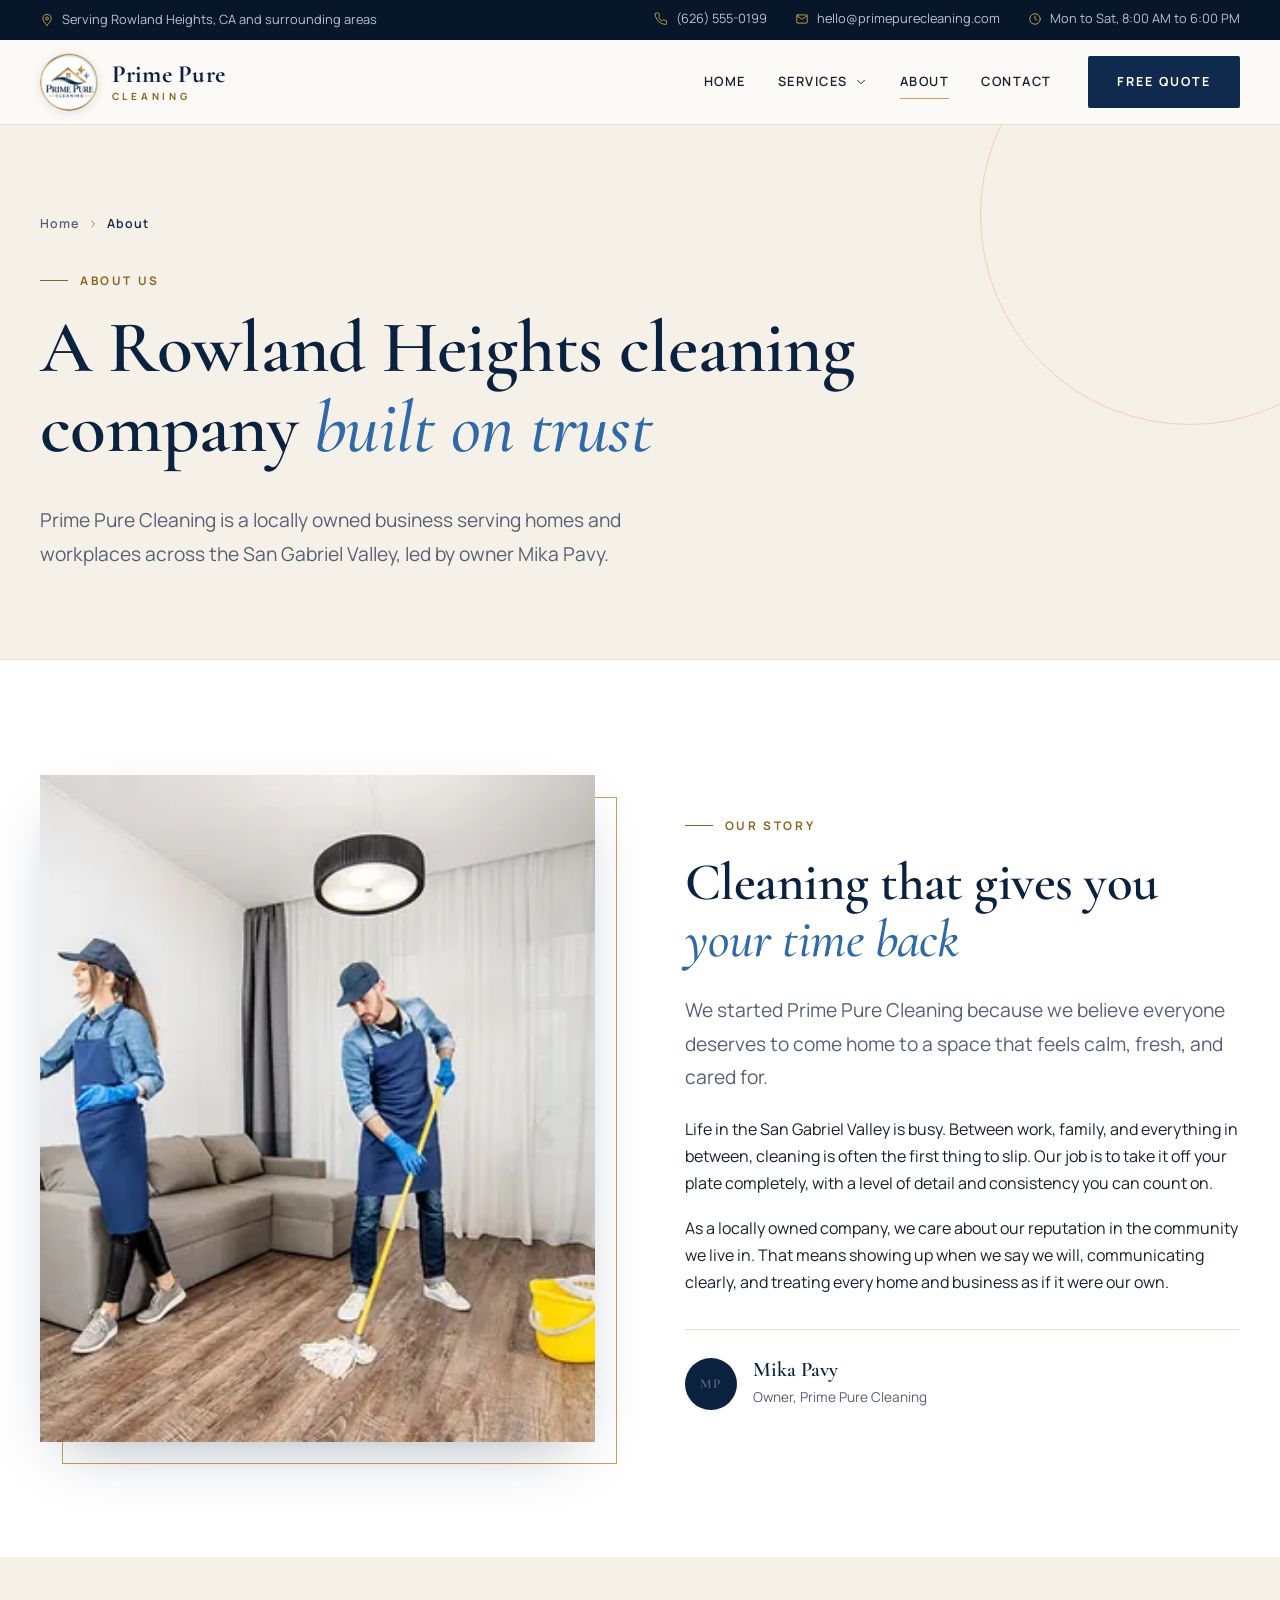
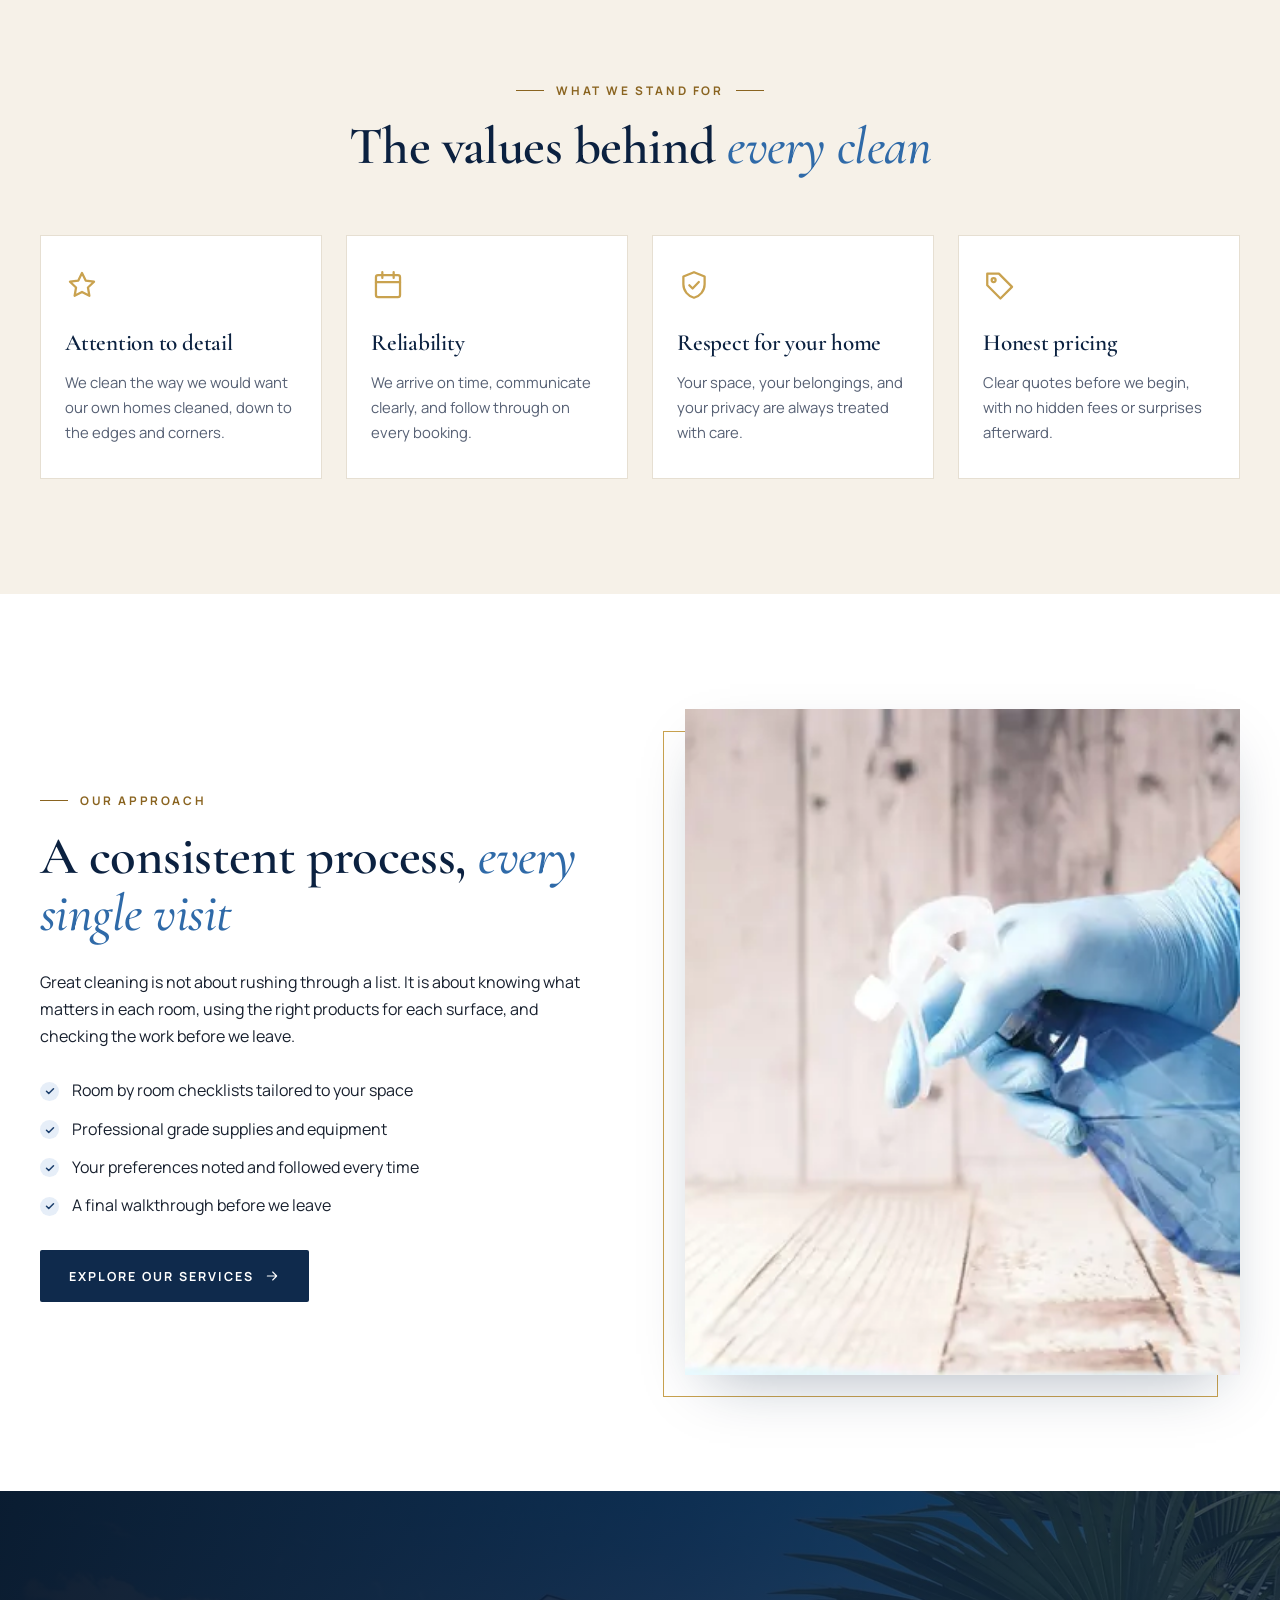
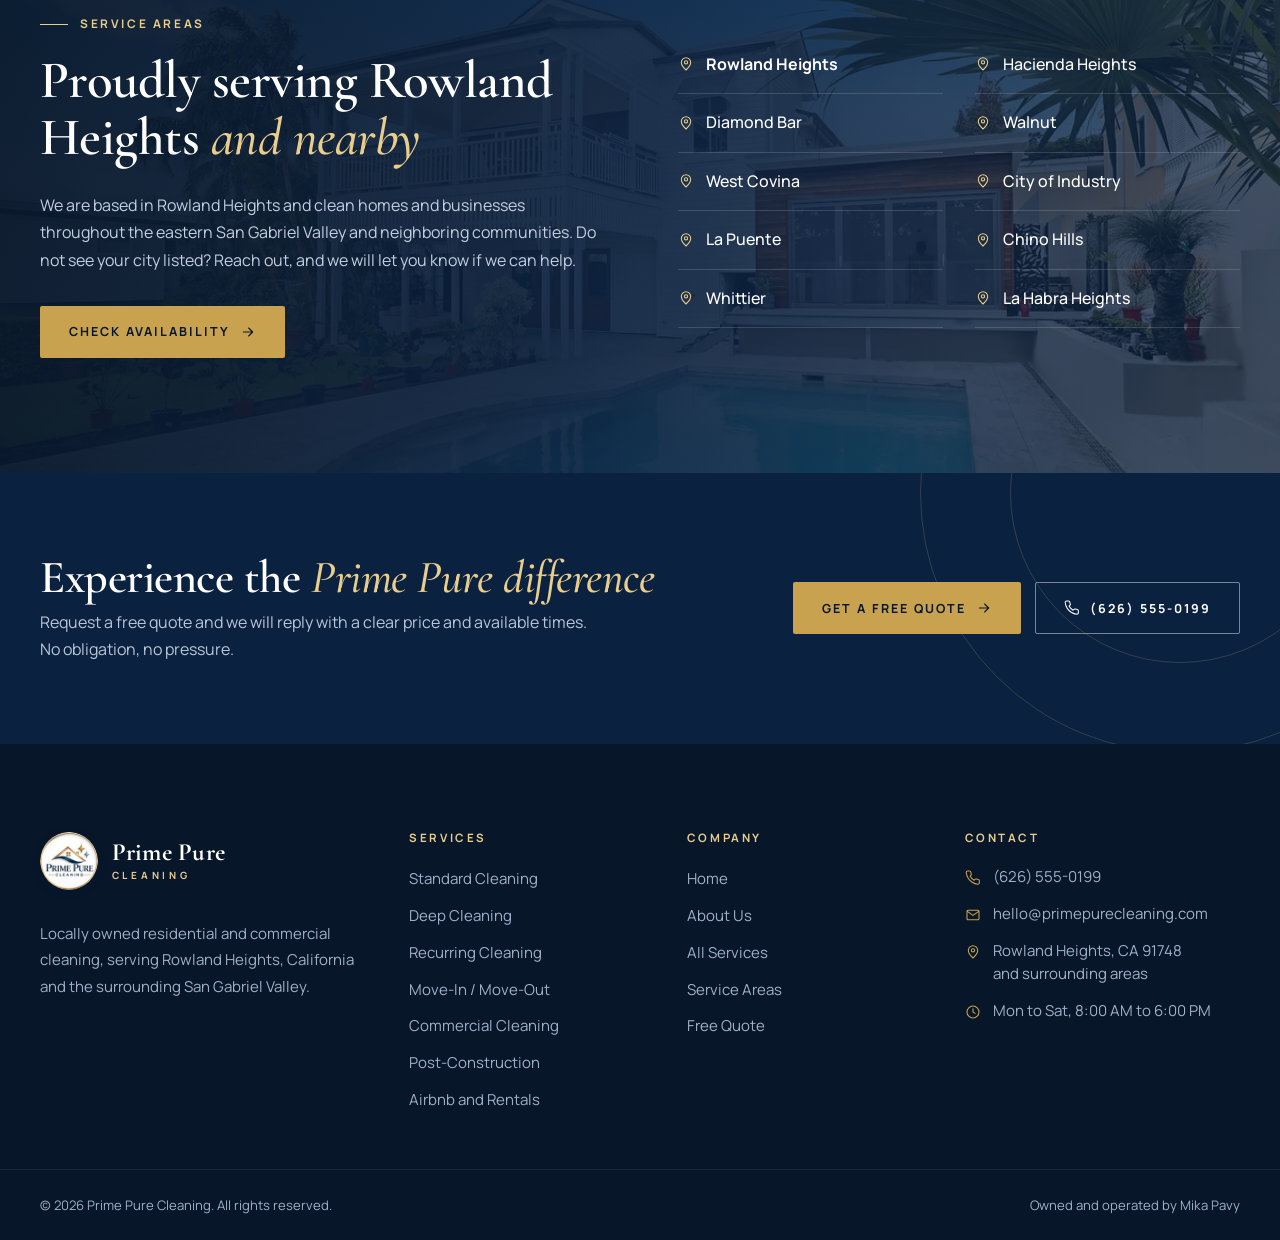
==== about/index.html @ 5509decd "Prime Pure Cleaning website Co-authored-by: Cursor <cursoragent@cursor.com>" ====
<!doctype html>
<html lang="en-US">
<head>
<meta charset="utf-8">
<meta name="viewport" content="width=device-width, initial-scale=1, viewport-fit=cover">
<title>About Prime Pure Cleaning | Locally Owned in Rowland Heights, CA</title>
<meta name="description" content="Meet Prime Pure Cleaning, a locally owned residential and commercial cleaning company in Rowland Heights, CA, led by owner Mika Pavy.">
<meta name="robots" content="index, follow">
<link rel="canonical" href="https://primepurecleaning.com/about/">
<meta name="author" content="Prime Pure Cleaning">
<meta name="theme-color" content="#0b2140">
<meta name="format-detection" content="telephone=yes">
<meta name="geo.region" content="US-CA">
<meta name="geo.placename" content="Rowland Heights">
<meta name="geo.position" content="33.9761;-117.9053">
<meta name="ICBM" content="33.9761, -117.9053">
<meta property="og:type" content="website">
<meta property="og:site_name" content="Prime Pure Cleaning">
<meta property="og:locale" content="en_US">
<meta property="og:title" content="About Prime Pure Cleaning | Locally Owned in Rowland Heights, CA">
<meta property="og:description" content="Meet Prime Pure Cleaning, a locally owned residential and commercial cleaning company in Rowland Heights, CA, led by owner Mika Pavy.">
<meta property="og:url" content="https://primepurecleaning.com/about/">
<meta property="og:image" content="https://primepurecleaning.com/assets/img/og-image.jpg">
<meta property="og:image:width" content="1200">
<meta property="og:image:height" content="630">
<meta property="og:image:alt" content="Prime Pure Cleaning logo, serving Rowland Heights, California">
<meta name="twitter:card" content="summary_large_image">
<meta name="twitter:title" content="About Prime Pure Cleaning | Locally Owned in Rowland Heights, CA">
<meta name="twitter:description" content="Meet Prime Pure Cleaning, a locally owned residential and commercial cleaning company in Rowland Heights, CA, led by owner Mika Pavy.">
<meta name="twitter:image" content="https://primepurecleaning.com/assets/img/og-image.jpg">
<link rel="icon" href="/favicon.ico" sizes="48x48">
<link rel="icon" href="/favicon.svg" type="image/svg+xml">
<link rel="apple-touch-icon" href="/apple-touch-icon.png">
<link rel="manifest" href="/site.webmanifest">
<link rel="preconnect" href="https://fonts.googleapis.com">
<link rel="preconnect" href="https://fonts.gstatic.com" crossorigin>
<link rel="stylesheet" href="https://fonts.googleapis.com/css2?family=Cormorant+Garamond:ital,wght@0,500;0,600;0,700;1,500;1,600&family=Manrope:wght@400;500;600;700&display=swap">
<link rel="stylesheet" href="/assets/css/styles.css?v=1">
<script>document.documentElement.classList.add("js")</script>
<script type="application/ld+json">{"@context":"https://schema.org","@type":"LocalBusiness","@id":"https://primepurecleaning.com/#business","name":"Prime Pure Cleaning","description":"Residential and commercial cleaning company serving Rowland Heights, California and the surrounding San Gabriel Valley.","url":"https://primepurecleaning.com/","logo":"https://primepurecleaning.com/assets/img/logo-320.png","image":"https://primepurecleaning.com/assets/img/og-image.jpg","telephone":"+16265550199","email":"hello@primepurecleaning.com","priceRange":"$$","founder":{"@type":"Person","name":"Mika Pavy"},"address":{"@type":"PostalAddress","addressLocality":"Rowland Heights","addressRegion":"CA","postalCode":"91748","addressCountry":"US"},"geo":{"@type":"GeoCoordinates","latitude":33.9761,"longitude":-117.9053},"areaServed":[{"@type":"City","name":"Rowland Heights, CA"},{"@type":"City","name":"Hacienda Heights, CA"},{"@type":"City","name":"Diamond Bar, CA"},{"@type":"City","name":"Walnut, CA"},{"@type":"City","name":"West Covina, CA"},{"@type":"City","name":"City of Industry, CA"},{"@type":"City","name":"La Puente, CA"},{"@type":"City","name":"Chino Hills, CA"},{"@type":"City","name":"Whittier, CA"},{"@type":"City","name":"La Habra Heights, CA"}],"openingHoursSpecification":[{"@type":"OpeningHoursSpecification","dayOfWeek":["Monday","Tuesday","Wednesday","Thursday","Friday","Saturday"],"opens":"08:00","closes":"18:00"}],"hasOfferCatalog":{"@type":"OfferCatalog","name":"Cleaning Services","itemListElement":[{"@type":"Offer","itemOffered":{"@type":"Service","name":"Standard Cleaning","url":"https://primepurecleaning.com/services/standard-cleaning/"}},{"@type":"Offer","itemOffered":{"@type":"Service","name":"Deep Cleaning","url":"https://primepurecleaning.com/services/deep-cleaning/"}},{"@type":"Offer","itemOffered":{"@type":"Service","name":"Recurring Cleaning","url":"https://primepurecleaning.com/services/recurring-cleaning/"}},{"@type":"Offer","itemOffered":{"@type":"Service","name":"Move-In and Move-Out Cleaning","url":"https://primepurecleaning.com/services/move-in-move-out-cleaning/"}},{"@type":"Offer","itemOffered":{"@type":"Service","name":"Commercial Cleaning","url":"https://primepurecleaning.com/services/commercial-cleaning/"}},{"@type":"Offer","itemOffered":{"@type":"Service","name":"Post-Construction Cleaning","url":"https://primepurecleaning.com/services/post-construction-cleaning/"}},{"@type":"Offer","itemOffered":{"@type":"Service","name":"Airbnb and Vacation Rental Cleaning","url":"https://primepurecleaning.com/services/airbnb-vacation-rental-cleaning/"}}]}}</script>
<script type="application/ld+json">{"@context":"https://schema.org","@type":"BreadcrumbList","itemListElement":[{"@type":"ListItem","position":1,"name":"Home","item":"https://primepurecleaning.com/"},{"@type":"ListItem","position":2,"name":"About","item":"https://primepurecleaning.com/about/"}]}</script>
</head>
<body>
<a class="skip-link" href="#main">Skip to content</a>
<div class="topbar">
<div class="container">
<span><svg viewBox="0 0 24 24" fill="none" stroke="currentColor" stroke-width="1.6" stroke-linecap="round" stroke-linejoin="round" aria-hidden="true" focusable="false"><path d="M12 21s-7-6.1-7-11.5a7 7 0 0 1 14 0C19 14.9 12 21 12 21z"/><circle cx="12" cy="9.5" r="2.5"/></svg>Serving Rowland Heights, CA and surrounding areas</span>
<ul>
<li><a href="tel:+16265550199"><svg viewBox="0 0 24 24" fill="none" stroke="currentColor" stroke-width="1.6" stroke-linecap="round" stroke-linejoin="round" aria-hidden="true" focusable="false"><path d="M21.5 16.4v2.9a2 2 0 0 1-2.2 2 19.6 19.6 0 0 1-8.5-3 19.3 19.3 0 0 1-6-6A19.6 19.6 0 0 1 1.8 3.8 2 2 0 0 1 3.8 1.6h2.9a2 2 0 0 1 2 1.7c.1.9.4 1.8.7 2.7a2 2 0 0 1-.5 2.1L7.7 9.3a16 16 0 0 0 6 6l1.2-1.2a2 2 0 0 1 2.1-.5c.9.3 1.8.6 2.7.7a2 2 0 0 1 1.8 2.1z"/></svg>(626) 555-0199</a></li>
<li><a href="mailto:hello@primepurecleaning.com"><svg viewBox="0 0 24 24" fill="none" stroke="currentColor" stroke-width="1.6" stroke-linecap="round" stroke-linejoin="round" aria-hidden="true" focusable="false"><rect x="3" y="5" width="18" height="14" rx="1.5"/><path d="M3.5 6.5l8.5 6 8.5-6"/></svg>hello@primepurecleaning.com</a></li>
<li><span><svg viewBox="0 0 24 24" fill="none" stroke="currentColor" stroke-width="1.6" stroke-linecap="round" stroke-linejoin="round" aria-hidden="true" focusable="false"><circle cx="12" cy="12" r="9"/><path d="M12 7v5l3.2 2"/></svg>Mon to Sat, 8:00 AM to 6:00 PM</span></li>
</ul>
</div>
</div>
<header class="site-header">
<div class="container">
<a class="brand" href="/" aria-label="Prime Pure Cleaning home">
<img src="/assets/img/logo-128.webp" width="128" height="128" alt="">
<span class="brand__text"><span class="brand__name">Prime Pure</span><span class="brand__tag">Cleaning</span></span>
</a>
<nav class="nav" aria-label="Main">
<ul class="nav__list">
<li class="nav__item"><a class="nav__link" href="/">Home</a></li>
<li class="nav__item nav__item--drop">
<a class="nav__link" href="/services/" aria-haspopup="true">Services<svg viewBox="0 0 24 24" fill="none" stroke="currentColor" stroke-width="1.6" stroke-linecap="round" stroke-linejoin="round" aria-hidden="true" focusable="false"><path d="M6 9l6 6 6-6"/></svg></a>
<div class="dropdown">
<a href="/services/standard-cleaning/"><strong>Standard Cleaning</strong><small>Routine upkeep that keeps your home fresh, tidy, and comfortable between busy weeks.</small></a>
<a href="/services/deep-cleaning/"><strong>Deep Cleaning</strong><small>A top to bottom reset that tackles buildup, baseboards, fixtures, and the spots routine cleaning misses.</small></a>
<a href="/services/recurring-cleaning/"><strong>Recurring Cleaning</strong><small>Weekly, bi-weekly, or monthly visits that keep your home consistently clean without rebooking.</small></a>
<a href="/services/move-in-move-out-cleaning/"><strong>Move-In / Move-Out</strong><small>A detailed clean for empty homes, so you can hand over the keys or settle in with confidence.</small></a>
<a href="/services/commercial-cleaning/"><strong>Commercial Cleaning</strong><small>Reliable cleaning for offices, retail spaces, and small businesses, scheduled around your hours.</small></a>
<a href="/services/post-construction-cleaning/"><strong>Post-Construction</strong><small>Detailed removal of dust, debris, and residue so new or renovated spaces are ready to enjoy.</small></a>
<a href="/services/airbnb-vacation-rental-cleaning/"><strong>Airbnb and Rentals</strong><small>Fast, reliable turnovers between guests, so every stay starts with a spotless first impression.</small></a>
<a class="dropdown__all text-link" href="/services/"><span>View all services</span><svg viewBox="0 0 24 24" fill="none" stroke="currentColor" stroke-width="1.6" stroke-linecap="round" stroke-linejoin="round" aria-hidden="true" focusable="false"><path d="M5 12h14M13 6l6 6-6 6"/></svg></a>
</div>
</li>
<li class="nav__item"><a class="nav__link" href="/about/" aria-current="page">About</a></li>
<li class="nav__item"><a class="nav__link" href="/contact/">Contact</a></li>
</ul>
<a class="btn btn--primary" href="/contact/">Free Quote</a>
</nav>
<button class="nav-toggle" type="button" aria-label="Open menu" aria-expanded="false" aria-controls="drawer"><svg viewBox="0 0 24 24" fill="none" stroke="currentColor" stroke-width="1.6" stroke-linecap="round" stroke-linejoin="round" aria-hidden="true" focusable="false"><path d="M3.5 7h17M3.5 12h17M3.5 17h11"/></svg></button>
</div>
</header>
<div class="drawer" id="drawer" aria-hidden="true">
<div class="drawer__scrim" data-close></div>
<div class="drawer__panel" role="dialog" aria-modal="true" aria-label="Menu">
<div class="drawer__head">
<a class="brand" href="/" aria-label="Prime Pure Cleaning home">
<img src="/assets/img/logo-128.webp" width="128" height="128" alt="">
<span class="brand__text"><span class="brand__name">Prime Pure</span><span class="brand__tag">Cleaning</span></span>
</a>
<button class="nav-toggle drawer__close" type="button" aria-label="Close menu" data-close style="display:inline-flex"><svg viewBox="0 0 24 24" fill="none" stroke="currentColor" stroke-width="1.6" stroke-linecap="round" stroke-linejoin="round" aria-hidden="true" focusable="false"><path d="M6 6l12 12M18 6L6 18"/></svg></button>
</div>
<nav class="drawer__nav" aria-label="Mobile">
<a href="/">Home</a>
<span class="drawer__label">Services</span>
<div class="drawer__services">
<a href="/services/standard-cleaning/">Standard Cleaning<svg viewBox="0 0 24 24" fill="none" stroke="currentColor" stroke-width="1.6" stroke-linecap="round" stroke-linejoin="round" aria-hidden="true" focusable="false"><path d="M9 6l6 6-6 6"/></svg></a>
<a href="/services/deep-cleaning/">Deep Cleaning<svg viewBox="0 0 24 24" fill="none" stroke="currentColor" stroke-width="1.6" stroke-linecap="round" stroke-linejoin="round" aria-hidden="true" focusable="false"><path d="M9 6l6 6-6 6"/></svg></a>
<a href="/services/recurring-cleaning/">Recurring Cleaning<svg viewBox="0 0 24 24" fill="none" stroke="currentColor" stroke-width="1.6" stroke-linecap="round" stroke-linejoin="round" aria-hidden="true" focusable="false"><path d="M9 6l6 6-6 6"/></svg></a>
<a href="/services/move-in-move-out-cleaning/">Move-In / Move-Out<svg viewBox="0 0 24 24" fill="none" stroke="currentColor" stroke-width="1.6" stroke-linecap="round" stroke-linejoin="round" aria-hidden="true" focusable="false"><path d="M9 6l6 6-6 6"/></svg></a>
<a href="/services/commercial-cleaning/">Commercial Cleaning<svg viewBox="0 0 24 24" fill="none" stroke="currentColor" stroke-width="1.6" stroke-linecap="round" stroke-linejoin="round" aria-hidden="true" focusable="false"><path d="M9 6l6 6-6 6"/></svg></a>
<a href="/services/post-construction-cleaning/">Post-Construction<svg viewBox="0 0 24 24" fill="none" stroke="currentColor" stroke-width="1.6" stroke-linecap="round" stroke-linejoin="round" aria-hidden="true" focusable="false"><path d="M9 6l6 6-6 6"/></svg></a>
<a href="/services/airbnb-vacation-rental-cleaning/">Airbnb and Rentals<svg viewBox="0 0 24 24" fill="none" stroke="currentColor" stroke-width="1.6" stroke-linecap="round" stroke-linejoin="round" aria-hidden="true" focusable="false"><path d="M9 6l6 6-6 6"/></svg></a>
<a href="/services/">All services<svg viewBox="0 0 24 24" fill="none" stroke="currentColor" stroke-width="1.6" stroke-linecap="round" stroke-linejoin="round" aria-hidden="true" focusable="false"><path d="M9 6l6 6-6 6"/></svg></a>
</div>
<a href="/about/">About</a>
<a href="/contact/">Contact</a>
</nav>
<div class="drawer__foot">
<a class="btn btn--primary btn--block" href="/contact/">Get a Free Quote</a>
<a class="btn btn--outline btn--block" href="tel:+16265550199"><svg viewBox="0 0 24 24" fill="none" stroke="currentColor" stroke-width="1.6" stroke-linecap="round" stroke-linejoin="round" aria-hidden="true" focusable="false"><path d="M21.5 16.4v2.9a2 2 0 0 1-2.2 2 19.6 19.6 0 0 1-8.5-3 19.3 19.3 0 0 1-6-6A19.6 19.6 0 0 1 1.8 3.8 2 2 0 0 1 3.8 1.6h2.9a2 2 0 0 1 2 1.7c.1.9.4 1.8.7 2.7a2 2 0 0 1-.5 2.1L7.7 9.3a16 16 0 0 0 6 6l1.2-1.2a2 2 0 0 1 2.1-.5c.9.3 1.8.6 2.7.7a2 2 0 0 1 1.8 2.1z"/></svg>Call (626) 555-0199</a>
</div>
</div>
</div>
<main id="main">
<section class="page-hero">
<div class="container">
<nav class="breadcrumb" aria-label="Breadcrumb"><a href="/">Home</a><svg viewBox="0 0 24 24" fill="none" stroke="currentColor" stroke-width="1.6" stroke-linecap="round" stroke-linejoin="round" aria-hidden="true" focusable="false"><path d="M9 6l6 6-6 6"/></svg><span aria-current="page">About</span></nav>
<span class="eyebrow">About Us</span>
<h1>A Rowland Heights cleaning company <em>built on trust</em></h1>
<p class="lead">Prime Pure Cleaning is a locally owned business serving homes and workplaces across the San Gabriel Valley, led by owner Mika Pavy.</p>
</div>
</section>

<section class="section section--white" aria-labelledby="story-title">
<div class="container split">
<div class="split__media framed reveal">
<div class="framed__img"><img src="/assets/img/cleaning-team-living-room-640.webp" srcset="/assets/img/cleaning-team-living-room-640.webp 640w, /assets/img/cleaning-team-living-room-1024.webp 1024w" sizes="(min-width: 1024px) 560px, 100vw" width="1024" height="574" alt="Prime Pure cleaners working together in a living room" fetchpriority="high" decoding="async"></div>
</div>
<div class="reveal">
<span class="eyebrow">Our Story</span>
<h2 id="story-title">Cleaning that gives you <em>your time back</em></h2>
<p class="lead">We started Prime Pure Cleaning because we believe everyone deserves to come home to a space that feels calm, fresh, and cared for.</p>
<p>Life in the San Gabriel Valley is busy. Between work, family, and everything in between, cleaning is often the first thing to slip. Our job is to take it off your plate completely, with a level of detail and consistency you can count on.</p>
<p>As a locally owned company, we care about our reputation in the community we live in. That means showing up when we say we will, communicating clearly, and treating every home and business as if it were our own.</p>
<div class="signature">
<span class="signature__mark">MP</span>
<div><strong>Mika Pavy</strong><span>Owner, Prime Pure Cleaning</span></div>
</div>
</div>
</div>
</section>

<section class="section section--cream" aria-labelledby="values-title">
<div class="container">
<div class="section-head section-head--center reveal">
<span class="eyebrow">What We Stand For</span>
<h2 id="values-title">The values behind <em>every clean</em></h2>
</div>
<div class="values">
<div class="value reveal"><svg viewBox="0 0 24 24" fill="none" stroke="currentColor" stroke-width="1.6" stroke-linecap="round" stroke-linejoin="round" aria-hidden="true" focusable="false"><path d="M12 3.5l2.6 5.4 5.9.8-4.3 4.1 1 5.8L12 16.9l-5.2 2.7 1-5.8-4.3-4.1 5.9-.8z"/></svg><h3>Attention to detail</h3><p>We clean the way we would want our own homes cleaned, down to the edges and corners.</p></div>
<div class="value reveal"><svg viewBox="0 0 24 24" fill="none" stroke="currentColor" stroke-width="1.6" stroke-linecap="round" stroke-linejoin="round" aria-hidden="true" focusable="false"><rect x="3.5" y="5" width="17" height="15.5" rx="1.5"/><path d="M3.5 10h17M8 3v4M16 3v4"/></svg><h3>Reliability</h3><p>We arrive on time, communicate clearly, and follow through on every booking.</p></div>
<div class="value reveal"><svg viewBox="0 0 24 24" fill="none" stroke="currentColor" stroke-width="1.6" stroke-linecap="round" stroke-linejoin="round" aria-hidden="true" focusable="false"><path d="M12 3l7.5 3v5.5c0 4.6-3.2 8.4-7.5 9.5-4.3-1.1-7.5-4.9-7.5-9.5V6z"/><path d="M8.7 12.2l2.3 2.3 4.4-4.6"/></svg><h3>Respect for your home</h3><p>Your space, your belongings, and your privacy are always treated with care.</p></div>
<div class="value reveal"><svg viewBox="0 0 24 24" fill="none" stroke="currentColor" stroke-width="1.6" stroke-linecap="round" stroke-linejoin="round" aria-hidden="true" focusable="false"><path d="M3 12.2V4h8.2l9.3 9.3-8.2 8.2z"/><circle cx="7.5" cy="8.5" r="1.4"/></svg><h3>Honest pricing</h3><p>Clear quotes before we begin, with no hidden fees or surprises afterward.</p></div>
</div>
</div>
</section>

<section class="section section--white" aria-labelledby="approach-title">
<div class="container split split--reverse">
<div class="split__media framed reveal">
<div class="framed__img"><img src="/assets/img/glove-spray-640.webp" srcset="/assets/img/glove-spray-640.webp 640w, /assets/img/glove-spray-1200.webp 1200w" sizes="(min-width: 1024px) 560px, 100vw" width="1200" height="800" alt="Gloved hand spraying cleaner onto a surface" loading="lazy" decoding="async"></div>
</div>
<div class="reveal">
<span class="eyebrow">Our Approach</span>
<h2 id="approach-title">A consistent process, <em>every single visit</em></h2>
<p>Great cleaning is not about rushing through a list. It is about knowing what matters in each room, using the right products for each surface, and checking the work before we leave.</p>
<ul class="checklist" style="margin:1.75rem 0 2rem">
<li>Room by room checklists tailored to your space</li>
<li>Professional grade supplies and equipment</li>
<li>Your preferences noted and followed every time</li>
<li>A final walkthrough before we leave</li>
</ul>
<a class="btn btn--primary" href="/services/">Explore Our Services<svg viewBox="0 0 24 24" fill="none" stroke="currentColor" stroke-width="1.6" stroke-linecap="round" stroke-linejoin="round" aria-hidden="true" focusable="false"><path d="M5 12h14M13 6l6 6-6 6"/></svg></a>
</div>
</div>
</section>

<section class="areas section" id="areas" aria-labelledby="areas-title">
<div class="areas__bg"><img src="/assets/img/socal-home-640.webp" srcset="/assets/img/socal-home-640.webp 640w, /assets/img/socal-home-1200.webp 1200w" sizes="100vw" width="1200" height="800" alt="" loading="lazy" decoding="async"></div>
<div class="container">
<div class="reveal on-dark">
<span class="eyebrow">Service Areas</span>
<h2 id="areas-title">Proudly serving Rowland Heights <em>and nearby</em></h2>
<p>We are based in Rowland Heights and clean homes and businesses throughout the eastern San Gabriel Valley and neighboring communities. Do not see your city listed? Reach out, and we will let you know if we can help.</p>
<div class="btn-row" style="margin-top:2rem"><a class="btn btn--gold" href="/contact/">Check Availability<svg viewBox="0 0 24 24" fill="none" stroke="currentColor" stroke-width="1.6" stroke-linecap="round" stroke-linejoin="round" aria-hidden="true" focusable="false"><path d="M5 12h14M13 6l6 6-6 6"/></svg></a></div>
</div>
<ul class="area-list reveal">
<li class="is-primary"><svg viewBox="0 0 24 24" fill="none" stroke="currentColor" stroke-width="1.6" stroke-linecap="round" stroke-linejoin="round" aria-hidden="true" focusable="false"><path d="M12 21s-7-6.1-7-11.5a7 7 0 0 1 14 0C19 14.9 12 21 12 21z"/><circle cx="12" cy="9.5" r="2.5"/></svg>Rowland Heights</li>
<li><svg viewBox="0 0 24 24" fill="none" stroke="currentColor" stroke-width="1.6" stroke-linecap="round" stroke-linejoin="round" aria-hidden="true" focusable="false"><path d="M12 21s-7-6.1-7-11.5a7 7 0 0 1 14 0C19 14.9 12 21 12 21z"/><circle cx="12" cy="9.5" r="2.5"/></svg>Hacienda Heights</li>
<li><svg viewBox="0 0 24 24" fill="none" stroke="currentColor" stroke-width="1.6" stroke-linecap="round" stroke-linejoin="round" aria-hidden="true" focusable="false"><path d="M12 21s-7-6.1-7-11.5a7 7 0 0 1 14 0C19 14.9 12 21 12 21z"/><circle cx="12" cy="9.5" r="2.5"/></svg>Diamond Bar</li>
<li><svg viewBox="0 0 24 24" fill="none" stroke="currentColor" stroke-width="1.6" stroke-linecap="round" stroke-linejoin="round" aria-hidden="true" focusable="false"><path d="M12 21s-7-6.1-7-11.5a7 7 0 0 1 14 0C19 14.9 12 21 12 21z"/><circle cx="12" cy="9.5" r="2.5"/></svg>Walnut</li>
<li><svg viewBox="0 0 24 24" fill="none" stroke="currentColor" stroke-width="1.6" stroke-linecap="round" stroke-linejoin="round" aria-hidden="true" focusable="false"><path d="M12 21s-7-6.1-7-11.5a7 7 0 0 1 14 0C19 14.9 12 21 12 21z"/><circle cx="12" cy="9.5" r="2.5"/></svg>West Covina</li>
<li><svg viewBox="0 0 24 24" fill="none" stroke="currentColor" stroke-width="1.6" stroke-linecap="round" stroke-linejoin="round" aria-hidden="true" focusable="false"><path d="M12 21s-7-6.1-7-11.5a7 7 0 0 1 14 0C19 14.9 12 21 12 21z"/><circle cx="12" cy="9.5" r="2.5"/></svg>City of Industry</li>
<li><svg viewBox="0 0 24 24" fill="none" stroke="currentColor" stroke-width="1.6" stroke-linecap="round" stroke-linejoin="round" aria-hidden="true" focusable="false"><path d="M12 21s-7-6.1-7-11.5a7 7 0 0 1 14 0C19 14.9 12 21 12 21z"/><circle cx="12" cy="9.5" r="2.5"/></svg>La Puente</li>
<li><svg viewBox="0 0 24 24" fill="none" stroke="currentColor" stroke-width="1.6" stroke-linecap="round" stroke-linejoin="round" aria-hidden="true" focusable="false"><path d="M12 21s-7-6.1-7-11.5a7 7 0 0 1 14 0C19 14.9 12 21 12 21z"/><circle cx="12" cy="9.5" r="2.5"/></svg>Chino Hills</li>
<li><svg viewBox="0 0 24 24" fill="none" stroke="currentColor" stroke-width="1.6" stroke-linecap="round" stroke-linejoin="round" aria-hidden="true" focusable="false"><path d="M12 21s-7-6.1-7-11.5a7 7 0 0 1 14 0C19 14.9 12 21 12 21z"/><circle cx="12" cy="9.5" r="2.5"/></svg>Whittier</li>
<li><svg viewBox="0 0 24 24" fill="none" stroke="currentColor" stroke-width="1.6" stroke-linecap="round" stroke-linejoin="round" aria-hidden="true" focusable="false"><path d="M12 21s-7-6.1-7-11.5a7 7 0 0 1 14 0C19 14.9 12 21 12 21z"/><circle cx="12" cy="9.5" r="2.5"/></svg>La Habra Heights</li>
</ul>
</div>
</section>

<section class="cta-band" aria-label="Get a quote">
<div class="container">
<div>
<h2>Experience the <em>Prime Pure difference</em></h2>
<p>Request a free quote and we will reply with a clear price and available times. No obligation, no pressure.</p>
</div>
<div class="btn-row">
<a class="btn btn--gold" href="/contact/">Get a Free Quote<svg viewBox="0 0 24 24" fill="none" stroke="currentColor" stroke-width="1.6" stroke-linecap="round" stroke-linejoin="round" aria-hidden="true" focusable="false"><path d="M5 12h14M13 6l6 6-6 6"/></svg></a>
<a class="btn btn--ghost-light" href="tel:+16265550199"><svg viewBox="0 0 24 24" fill="none" stroke="currentColor" stroke-width="1.6" stroke-linecap="round" stroke-linejoin="round" aria-hidden="true" focusable="false"><path d="M21.5 16.4v2.9a2 2 0 0 1-2.2 2 19.6 19.6 0 0 1-8.5-3 19.3 19.3 0 0 1-6-6A19.6 19.6 0 0 1 1.8 3.8 2 2 0 0 1 3.8 1.6h2.9a2 2 0 0 1 2 1.7c.1.9.4 1.8.7 2.7a2 2 0 0 1-.5 2.1L7.7 9.3a16 16 0 0 0 6 6l1.2-1.2a2 2 0 0 1 2.1-.5c.9.3 1.8.6 2.7.7a2 2 0 0 1 1.8 2.1z"/></svg>(626) 555-0199</a>
</div>
</div>
</section>
</main>
<footer class="site-footer">
<div class="container footer-main">
<div>
<a class="brand" href="/" aria-label="Prime Pure Cleaning home">
<img src="/assets/img/logo-128.webp" width="128" height="128" alt="">
<span class="brand__text"><span class="brand__name">Prime Pure</span><span class="brand__tag">Cleaning</span></span>
</a>
<p class="footer-about">Locally owned residential and commercial cleaning, serving Rowland Heights, California and the surrounding San Gabriel Valley.</p>
</div>
<div>
<h2>Services</h2>
<ul class="footer-links">
<li><a href="/services/standard-cleaning/">Standard Cleaning</a></li>
<li><a href="/services/deep-cleaning/">Deep Cleaning</a></li>
<li><a href="/services/recurring-cleaning/">Recurring Cleaning</a></li>
<li><a href="/services/move-in-move-out-cleaning/">Move-In / Move-Out</a></li>
<li><a href="/services/commercial-cleaning/">Commercial Cleaning</a></li>
<li><a href="/services/post-construction-cleaning/">Post-Construction</a></li>
<li><a href="/services/airbnb-vacation-rental-cleaning/">Airbnb and Rentals</a></li>
</ul>
</div>
<div>
<h2>Company</h2>
<ul class="footer-links">
<li><a href="/">Home</a></li>
<li><a href="/about/">About Us</a></li>
<li><a href="/services/">All Services</a></li>
<li><a href="/#areas">Service Areas</a></li>
<li><a href="/contact/">Free Quote</a></li>
</ul>
</div>
<div>
<h2>Contact</h2>
<ul class="footer-contact">
<li><svg viewBox="0 0 24 24" fill="none" stroke="currentColor" stroke-width="1.6" stroke-linecap="round" stroke-linejoin="round" aria-hidden="true" focusable="false"><path d="M21.5 16.4v2.9a2 2 0 0 1-2.2 2 19.6 19.6 0 0 1-8.5-3 19.3 19.3 0 0 1-6-6A19.6 19.6 0 0 1 1.8 3.8 2 2 0 0 1 3.8 1.6h2.9a2 2 0 0 1 2 1.7c.1.9.4 1.8.7 2.7a2 2 0 0 1-.5 2.1L7.7 9.3a16 16 0 0 0 6 6l1.2-1.2a2 2 0 0 1 2.1-.5c.9.3 1.8.6 2.7.7a2 2 0 0 1 1.8 2.1z"/></svg><a href="tel:+16265550199">(626) 555-0199</a></li>
<li><svg viewBox="0 0 24 24" fill="none" stroke="currentColor" stroke-width="1.6" stroke-linecap="round" stroke-linejoin="round" aria-hidden="true" focusable="false"><rect x="3" y="5" width="18" height="14" rx="1.5"/><path d="M3.5 6.5l8.5 6 8.5-6"/></svg><a href="mailto:hello@primepurecleaning.com">hello@primepurecleaning.com</a></li>
<li><svg viewBox="0 0 24 24" fill="none" stroke="currentColor" stroke-width="1.6" stroke-linecap="round" stroke-linejoin="round" aria-hidden="true" focusable="false"><path d="M12 21s-7-6.1-7-11.5a7 7 0 0 1 14 0C19 14.9 12 21 12 21z"/><circle cx="12" cy="9.5" r="2.5"/></svg><span>Rowland Heights, CA 91748<br>and surrounding areas</span></li>
<li><svg viewBox="0 0 24 24" fill="none" stroke="currentColor" stroke-width="1.6" stroke-linecap="round" stroke-linejoin="round" aria-hidden="true" focusable="false"><circle cx="12" cy="12" r="9"/><path d="M12 7v5l3.2 2"/></svg><span>Mon to Sat, 8:00 AM to 6:00 PM</span></li>
</ul>
</div>
</div>
<div class="footer-bottom">
<div class="container">
<span>&copy; <span id="year">2026</span> Prime Pure Cleaning. All rights reserved.</span>
<span>Owned and operated by Mika Pavy</span>
</div>
</div>
</footer>
<div class="action-bar">
<a class="btn btn--outline" href="tel:+16265550199"><svg viewBox="0 0 24 24" fill="none" stroke="currentColor" stroke-width="1.6" stroke-linecap="round" stroke-linejoin="round" aria-hidden="true" focusable="false"><path d="M21.5 16.4v2.9a2 2 0 0 1-2.2 2 19.6 19.6 0 0 1-8.5-3 19.3 19.3 0 0 1-6-6A19.6 19.6 0 0 1 1.8 3.8 2 2 0 0 1 3.8 1.6h2.9a2 2 0 0 1 2 1.7c.1.9.4 1.8.7 2.7a2 2 0 0 1-.5 2.1L7.7 9.3a16 16 0 0 0 6 6l1.2-1.2a2 2 0 0 1 2.1-.5c.9.3 1.8.6 2.7.7a2 2 0 0 1 1.8 2.1z"/></svg>Call Now</a>
<a class="btn btn--primary" href="/contact/">Free Quote</a>
</div>
<script src="/assets/js/main.js?v=1" defer></script>
</body>
</html>
---- assets/css/styles.css ----
/* Prime Pure Cleaning */

:root {
  --navy-950: #071629;
  --navy-900: #0b2140;
  --navy-800: #0f2a4c;
  --navy-700: #1a3d6b;
  --blue-600: #2f6aa8;
  --blue-400: #6e9ed4;
  --blue-100: #e6eef8;
  --gold-700: #8a6420;
  --gold-500: #c9a24f;
  --gold-300: #e8cd8c;
  --cream-50: #fcfaf6;
  --cream-100: #f6f1e8;
  --cream-200: #ece4d6;
  --ink: #18202e;
  --muted: #566074;
  --line: #e6dfd2;
  --white: #fff;

  --font-serif: "Cormorant Garamond", "Times New Roman", serif;
  --font-sans: "Manrope", system-ui, -apple-system, "Segoe UI", sans-serif;

  --container: 1200px;
  --gutter: clamp(1.25rem, 4vw, 2.5rem);
  --section: clamp(4.5rem, 9vw, 7.5rem);
  --radius: 2px;
  --shadow-sm: 0 1px 2px rgba(11, 33, 64, .06), 0 2px 8px rgba(11, 33, 64, .05);
  --shadow-lg: 0 24px 60px -24px rgba(11, 33, 64, .35);
  --ease: cubic-bezier(.2, .7, .2, 1);
  --header-h: 84px;
}

*, *::before, *::after { box-sizing: border-box; }

html { -webkit-text-size-adjust: 100%; scroll-behavior: smooth; scroll-padding-top: calc(var(--header-h) + 16px); }
@media (prefers-reduced-motion: reduce) { html { scroll-behavior: auto; } }

body {
  margin: 0;
  font-family: var(--font-sans);
  font-size: 1rem;
  line-height: 1.7;
  color: var(--ink);
  background: var(--cream-50);
  -webkit-font-smoothing: antialiased;
  -moz-osx-font-smoothing: grayscale;
  text-rendering: optimizeLegibility;
}

body.nav-open { overflow: hidden; }

img { display: block; max-width: 100%; height: auto; }
a { color: inherit; text-decoration: none; }
button { font: inherit; color: inherit; }
ul { margin: 0; padding: 0; list-style: none; }
p { margin: 0 0 1.1em; }
p:last-child { margin-bottom: 0; }

h1, h2, h3, h4 {
  font-family: var(--font-serif);
  font-weight: 600;
  color: var(--navy-900);
  line-height: 1.08;
  letter-spacing: -.01em;
  margin: 0 0 .5em;
}

h1 { font-size: clamp(2.6rem, 6vw, 4.6rem); }
h2 { font-size: clamp(2.1rem, 4.2vw, 3.3rem); }
h3 { font-size: clamp(1.45rem, 2.2vw, 1.75rem); line-height: 1.2; }
h4 { font-size: 1.25rem; }

h1 em, h2 em, h3 em { font-style: italic; font-weight: 500; color: var(--blue-600); }

:focus-visible { outline: 2px solid var(--gold-500); outline-offset: 3px; }

.skip-link {
  position: absolute; left: 1rem; top: -100px; z-index: 200;
  background: var(--navy-900); color: var(--white); padding: .75rem 1rem;
}
.skip-link:focus { top: 1rem; }

.visually-hidden {
  position: absolute !important; width: 1px; height: 1px; padding: 0; margin: -1px;
  overflow: hidden; clip: rect(0, 0, 0, 0); white-space: nowrap; border: 0;
}

/* Layout */

.container { width: 100%; max-width: calc(var(--container) + var(--gutter) * 2); margin-inline: auto; padding-inline: var(--gutter); }
.container--narrow { max-width: calc(820px + var(--gutter) * 2); }

.section { padding-block: var(--section); }
.section--white { background: var(--white); }
.section--cream { background: var(--cream-100); }
.section--navy { background: var(--navy-900); color: #d5deeb; }
.section--navy h2, .section--navy h3 { color: var(--white); }
.section--navy h2 em { color: var(--gold-300); }
.section--tight { padding-block: clamp(3rem, 6vw, 4.5rem); }

.section-head { max-width: 720px; margin-bottom: clamp(2.5rem, 5vw, 3.75rem); }
.section-head--center { margin-inline: auto; text-align: center; }
.section-head p { color: var(--muted); font-size: 1.075rem; }
.section--navy .section-head p { color: #b9c6d9; }
.section-head--split {
  max-width: none; display: flex; align-items: flex-end; justify-content: space-between; gap: 2rem; flex-wrap: wrap;
}
.section-head--split > div { max-width: 640px; }

.eyebrow {
  display: inline-flex; align-items: center; gap: .75rem;
  font-size: .74rem; font-weight: 700; letter-spacing: .22em; text-transform: uppercase;
  color: var(--gold-700); margin-bottom: 1.1rem;
}
.eyebrow::before { content: ""; width: 28px; height: 1px; background: currentColor; }
.section-head--center .eyebrow::after { content: ""; width: 28px; height: 1px; background: currentColor; }
.section--navy .eyebrow, .on-dark .eyebrow { color: var(--gold-300); }

.lead { font-size: clamp(1.075rem, 1.6vw, 1.2rem); color: var(--muted); line-height: 1.75; }

/* Buttons */

.btn {
  display: inline-flex; align-items: center; justify-content: center; gap: .65rem;
  min-height: 52px; padding: .9rem 1.75rem;
  font-size: .78rem; font-weight: 700; letter-spacing: .16em; text-transform: uppercase;
  border: 1px solid transparent; border-radius: var(--radius);
  cursor: pointer; transition: background-color .25s var(--ease), color .25s var(--ease), border-color .25s var(--ease), transform .25s var(--ease);
  white-space: nowrap;
}
.btn svg { width: 16px; height: 16px; flex: none; transition: transform .25s var(--ease); }
.btn:hover svg { transform: translateX(3px); }
.btn--primary { background: var(--navy-800); color: var(--white); }
.btn--primary:hover { background: var(--navy-700); }
.btn--gold { background: var(--gold-500); color: var(--navy-950); }
.btn--gold:hover { background: var(--gold-300); }
.btn--outline { border-color: var(--navy-800); color: var(--navy-800); background: transparent; }
.btn--outline:hover { background: var(--navy-800); color: var(--white); }
.btn--ghost-light { border-color: rgba(255, 255, 255, .45); color: var(--white); }
.btn--ghost-light:hover { background: var(--white); color: var(--navy-900); border-color: var(--white); }
.btn--block { width: 100%; }

.btn-row { display: flex; flex-wrap: wrap; gap: .85rem; }

.text-link {
  display: inline-flex; align-items: center; gap: .5rem;
  font-size: .76rem; font-weight: 700; letter-spacing: .16em; text-transform: uppercase; color: var(--navy-800);
}
.text-link svg { width: 15px; height: 15px; transition: transform .25s var(--ease); }
.text-link:hover svg { transform: translateX(4px); }
.text-link span { background: linear-gradient(currentColor, currentColor) 0 100% / 0 1px no-repeat; transition: background-size .3s var(--ease); padding-bottom: 2px; }
.text-link:hover span { background-size: 100% 1px; }

/* Top bar */

.topbar { background: var(--navy-950); color: #b7c3d6; font-size: .8rem; }
.topbar .container { display: flex; justify-content: space-between; align-items: center; min-height: 40px; gap: 1.5rem; }
.topbar ul { display: flex; gap: 1.75rem; }
.topbar a, .topbar span { display: inline-flex; align-items: center; gap: .5rem; }
.topbar a:hover { color: var(--white); }
.topbar svg { width: 14px; height: 14px; color: var(--gold-500); }

/* Header */

.site-header {
  position: sticky; top: 0; z-index: 100;
  background: rgba(252, 250, 246, .94);
  -webkit-backdrop-filter: saturate(160%) blur(12px);
  backdrop-filter: saturate(160%) blur(12px);
  border-bottom: 1px solid var(--line);
  transition: box-shadow .3s var(--ease);
}
.site-header.is-scrolled { box-shadow: 0 8px 30px -18px rgba(11, 33, 64, .35); }
.site-header .container { display: flex; align-items: center; justify-content: space-between; height: var(--header-h); gap: 1.5rem; }

.brand { display: inline-flex; align-items: center; gap: .85rem; flex: none; }
.brand img { width: 58px; height: 58px; border-radius: 50%; box-shadow: 0 2px 10px rgba(11, 33, 64, .12); }
.brand__text { display: flex; flex-direction: column; line-height: 1; }
.brand__name { font-family: var(--font-serif); font-size: 1.55rem; font-weight: 700; color: var(--navy-900); letter-spacing: .01em; }
.brand__tag { font-size: .62rem; font-weight: 700; letter-spacing: .38em; text-transform: uppercase; color: var(--gold-700); margin-top: .35rem; }

.nav { display: flex; align-items: center; gap: 2.25rem; }
.nav__list { display: flex; align-items: center; gap: 2rem; }
.nav__link {
  position: relative; display: inline-flex; align-items: center; gap: .35rem;
  font-size: .8rem; font-weight: 600; letter-spacing: .12em; text-transform: uppercase; color: var(--ink);
  padding-block: .75rem; background: none; border: 0; cursor: pointer;
}
.nav__link::after {
  content: ""; position: absolute; left: 0; right: 0; bottom: .35rem; height: 1px;
  background: var(--gold-500); transform: scaleX(0); transform-origin: left; transition: transform .3s var(--ease);
}
.nav__link:hover::after, .nav__link[aria-current="page"]::after, .nav__item.is-active > .nav__link::after { transform: scaleX(1); }
.nav__link svg { width: 14px; height: 14px; transition: transform .25s var(--ease); }

.nav__item--drop { position: relative; }
.dropdown {
  position: absolute; top: 100%; left: 50%; width: 560px;
  transform: translate(-50%, 8px); opacity: 0; visibility: hidden;
  transition: opacity .2s var(--ease), transform .2s var(--ease), visibility .2s;
  background: var(--white); border: 1px solid var(--line); box-shadow: var(--shadow-lg);
  padding: 1.25rem; display: grid; grid-template-columns: 1fr 1fr; gap: .25rem;
}
.dropdown::before { content: ""; position: absolute; inset: -14px 0 auto; height: 14px; }
.nav__item--drop:hover .dropdown, .nav__item--drop:focus-within .dropdown {
  opacity: 1; visibility: visible; transform: translate(-50%, 0);
}
.nav__item--drop:hover .nav__link svg, .nav__item--drop:focus-within .nav__link svg { transform: rotate(180deg); }
.dropdown a { display: block; padding: .8rem .9rem; border-radius: var(--radius); transition: background-color .2s; }
.dropdown a:hover { background: var(--cream-100); }
.dropdown strong { display: block; font-family: var(--font-serif); font-size: 1.15rem; font-weight: 600; color: var(--navy-900); line-height: 1.2; }
.dropdown small { display: block; font-size: .8rem; color: var(--muted); line-height: 1.45; margin-top: .2rem; }
.dropdown .dropdown__all { display: inline-flex; justify-self: start; grid-column: 1 / -1; border-top: 1px solid var(--line); margin-top: .5rem; padding-top: 1rem; border-radius: 0; }
.dropdown .dropdown__all:hover { background: none; }

.nav-toggle {
  display: none; width: 48px; height: 48px; border: 1px solid var(--line); background: var(--white);
  border-radius: var(--radius); align-items: center; justify-content: center; cursor: pointer;
}
.nav-toggle svg { width: 22px; height: 22px; color: var(--navy-900); }

/* Mobile drawer */

.drawer { position: fixed; inset: 0; z-index: 150; visibility: hidden; }
.drawer.is-open { visibility: visible; }
.drawer__scrim { position: absolute; inset: 0; background: rgba(7, 22, 41, .55); opacity: 0; transition: opacity .3s var(--ease); }
.drawer.is-open .drawer__scrim { opacity: 1; }
.drawer__panel {
  position: absolute; top: 0; right: 0; bottom: 0; width: min(88vw, 400px);
  background: var(--cream-50); display: flex; flex-direction: column;
  transform: translateX(100%); transition: transform .35s var(--ease);
  overflow-y: auto; overscroll-behavior: contain;
}
.drawer.is-open .drawer__panel { transform: none; }
.drawer__head { display: flex; align-items: center; justify-content: space-between; padding: 1rem 1.25rem; border-bottom: 1px solid var(--line); }
.drawer__head .brand img { width: 46px; height: 46px; }
.drawer__head .brand__name { font-size: 1.3rem; }
.drawer__nav { padding: 1rem 1.25rem 2rem; flex: 1; }
.drawer__nav { padding-block: .5rem 1.25rem; }
.drawer__nav > a, .drawer__label {
  display: block; padding: .8rem 0; border-bottom: 1px solid var(--line);
  font-family: var(--font-serif); font-size: 1.35rem; font-weight: 600; color: var(--navy-900);
}
.drawer__label { font-family: var(--font-sans); font-size: .72rem; letter-spacing: .22em; text-transform: uppercase; color: var(--gold-700); border: 0; padding: 1.1rem 0 .2rem; }
.drawer__services a { display: flex; justify-content: space-between; align-items: center; padding: .6rem 0; font-size: .98rem; color: var(--ink); border-bottom: 1px dashed var(--line); }
.drawer__services svg { width: 14px; height: 14px; color: var(--gold-700); }
.drawer__foot { padding: 1.25rem; border-top: 1px solid var(--line); display: grid; gap: .75rem; background: var(--white); }

/* Mobile action bar */

.action-bar { display: none; }

/* Hero */

.hero { position: relative; background: var(--cream-100); overflow: hidden; }
.hero::before {
  content: ""; position: absolute; inset: 0 auto 0 0; width: 58%;
  background: radial-gradient(120% 90% at 0% 0%, rgba(110, 158, 212, .14), transparent 60%);
  pointer-events: none;
}
.hero .container {
  position: relative; display: grid; grid-template-columns: 1.05fr .95fr; gap: clamp(2.5rem, 6vw, 5rem);
  align-items: center; padding-block: clamp(3.5rem, 8vw, 6.5rem) clamp(4.5rem, 9vw, 7.5rem);
}
.hero h1 { margin-bottom: 1.5rem; }
.hero .lead { max-width: 560px; border-left: 2px solid var(--gold-500); padding-left: 1.5rem; margin-bottom: 2.25rem; }
.hero__meta { display: flex; flex-wrap: wrap; gap: 1rem 1.6rem; margin-top: 2.5rem; padding-top: 2rem; border-top: 1px solid var(--cream-200); }
.hero__meta li { display: flex; align-items: center; gap: .6rem; font-size: .9rem; font-weight: 600; color: var(--navy-800); }
.hero__meta svg { width: 18px; height: 18px; color: var(--gold-700); flex: none; }

.framed { position: relative; }
.framed::before {
  content: ""; position: absolute; inset: 22px -22px -22px 22px; border: 1px solid var(--gold-500); z-index: 0; pointer-events: none;
}
.framed__img { position: relative; z-index: 1; overflow: hidden; background: var(--cream-200); box-shadow: var(--shadow-lg); }
.framed__img img { width: 100%; height: 100%; object-fit: cover; }

.hero__media .framed__img { aspect-ratio: 4 / 4.4; }
.hero__badge {
  position: absolute; z-index: 2; left: -28px; bottom: 36px;
  background: var(--navy-900); color: var(--white); padding: 1.15rem 1.35rem;
  display: flex; align-items: center; gap: 1rem; box-shadow: var(--shadow-lg); max-width: 290px;
}
.hero__badge-icon { width: 46px; height: 46px; border: 1px solid rgba(232, 205, 140, .5); display: grid; place-items: center; flex: none; }
.hero__badge-icon svg { width: 22px; height: 22px; color: var(--gold-300); }
.hero__badge strong { display: block; font-family: var(--font-serif); font-size: 1.25rem; font-weight: 600; line-height: 1.15; }
.hero__badge span { display: block; font-size: .8rem; color: #b9c6d9; line-height: 1.4; margin-top: .15rem; }

/* Trust strip */

.trust { background: var(--white); border-block: 1px solid var(--line); }
.trust ul { display: grid; grid-template-columns: repeat(4, 1fr); }
.trust li { display: flex; align-items: center; gap: 1rem; padding: 1.75rem 1.5rem; border-left: 1px solid var(--line); }
.trust li:first-child { border-left: 0; padding-left: 0; }
.trust svg { width: 30px; height: 30px; color: var(--gold-500); flex: none; }
.trust strong { display: block; font-family: var(--font-serif); font-size: 1.2rem; font-weight: 600; color: var(--navy-900); line-height: 1.2; }
.trust span { display: block; font-size: .84rem; color: var(--muted); line-height: 1.45; }

/* Service cards */

.cards { display: grid; grid-template-columns: repeat(4, 1fr); gap: 1.5rem; }
.cards--3 { grid-template-columns: repeat(3, 1fr); }

.card {
  position: relative; display: flex; flex-direction: column; background: var(--white);
  border: 1px solid var(--line); transition: transform .35s var(--ease), box-shadow .35s var(--ease), border-color .35s var(--ease);
}
.card:hover { transform: translateY(-4px); box-shadow: var(--shadow-lg); border-color: transparent; }
.card__media { aspect-ratio: 4 / 3; overflow: hidden; background: var(--cream-200); }
.card__media img { width: 100%; height: 100%; object-fit: cover; transition: transform .8s var(--ease); }
.card:hover .card__media img { transform: scale(1.05); }
.card__body { display: flex; flex-direction: column; flex: 1; padding: 1.6rem 1.5rem 1.75rem; }
.card__num { font-family: var(--font-serif); font-style: italic; font-size: 1rem; color: var(--gold-700); margin-bottom: .4rem; }
.card h3 { font-size: 1.55rem; margin-bottom: .6rem; }
.card h3 a::after { content: ""; position: absolute; inset: 0; }
.card p { font-size: .94rem; color: var(--muted); line-height: 1.65; margin-bottom: 1.4rem; }
.card .text-link { margin-top: auto; }

.card--cta { background: var(--navy-900); border-color: var(--navy-900); color: #c9d4e4; justify-content: space-between; padding: 2rem 1.75rem; }
.card--cta h3 { color: var(--white); font-size: 1.85rem; }
.card--cta h3 em { color: var(--gold-300); }
.card--cta p { color: #b9c6d9; }
.card--cta:hover { border-color: var(--navy-900); }
.card--cta .card__mark { width: 52px; height: 52px; border: 1px solid rgba(232, 205, 140, .45); display: grid; place-items: center; margin-bottom: 1.5rem; }
.card--cta .card__mark svg { width: 24px; height: 24px; color: var(--gold-300); }

/* Split */

.split { display: grid; grid-template-columns: 1fr 1fr; gap: clamp(3rem, 7vw, 6rem); align-items: center; }
.split--wide-text { grid-template-columns: .9fr 1.1fr; }
.split__media .framed__img { aspect-ratio: 5 / 6; }
.split--reverse .split__media { order: 2; }
.split--reverse .framed::before { inset: 22px 22px -22px -22px; }

.signature { display: flex; align-items: center; gap: 1rem; margin-top: 2rem; padding-top: 1.75rem; border-top: 1px solid var(--line); }
.signature__mark { width: 52px; height: 52px; border-radius: 50%; background: var(--navy-900); color: var(--gold-300); display: grid; place-items: center; font-family: var(--font-serif); font-size: 1.4rem; font-weight: 700; letter-spacing: .04em; flex: none; }
.signature strong { display: block; font-family: var(--font-serif); font-size: 1.3rem; color: var(--navy-900); font-weight: 600; line-height: 1.2; }
.signature span { font-size: .85rem; color: var(--muted); }

.checklist { display: grid; gap: .85rem; }
.checklist li { position: relative; padding-left: 2rem; line-height: 1.55; }
.checklist li::before {
  content: ""; position: absolute; left: 0; top: .2em; width: 1.2rem; height: 1.2rem; border-radius: 50%;
  background: var(--blue-100) url("data:image/svg+xml,%3Csvg xmlns='http://www.w3.org/2000/svg' viewBox='0 0 24 24' fill='none' stroke='%231a3d6b' stroke-width='3' stroke-linecap='round' stroke-linejoin='round'%3E%3Cpath d='M5 12.5l4.5 4.5L19 7.5'/%3E%3C/svg%3E") center / 62% no-repeat;
}
.checklist--2 { grid-template-columns: 1fr 1fr; gap: .9rem 2rem; }
.section--navy .checklist li::before { background-color: rgba(232, 205, 140, .16); background-image: url("data:image/svg+xml,%3Csvg xmlns='http://www.w3.org/2000/svg' viewBox='0 0 24 24' fill='none' stroke='%23e8cd8c' stroke-width='3' stroke-linecap='round' stroke-linejoin='round'%3E%3Cpath d='M5 12.5l4.5 4.5L19 7.5'/%3E%3C/svg%3E"); }

/* Steps */

.steps { display: grid; grid-template-columns: repeat(3, 1fr); gap: 0; border-top: 1px solid rgba(255, 255, 255, .14); }
.step { padding: 2.5rem 2.25rem 0 0; }
.step + .step { padding-left: 2.25rem; border-left: 1px solid rgba(255, 255, 255, .14); }
.step__num { font-family: var(--font-serif); font-style: italic; font-size: 3.4rem; line-height: 1; color: var(--gold-300); margin-bottom: 1.25rem; }
.step h3 { font-size: 1.6rem; }
.step p { color: #b9c6d9; font-size: .97rem; }

/* Room checklist */

.rooms { display: grid; grid-template-columns: repeat(4, 1fr); gap: 1.5rem; }
.room { background: var(--white); border: 1px solid var(--line); padding: 2rem 1.6rem; position: relative; }
.room::before { content: ""; position: absolute; top: -1px; left: -1px; width: 44px; height: 44px; border-top: 2px solid var(--gold-500); border-left: 2px solid var(--gold-500); }
.room__icon { width: 46px; height: 46px; color: var(--navy-700); margin-bottom: 1.25rem; }
.room h3 { font-size: 1.5rem; }
.room .checklist { gap: .6rem; font-size: .93rem; color: var(--muted); }

/* Areas */

.areas { position: relative; color: #d5deeb; overflow: hidden; }
.areas__bg { position: absolute; inset: 0; }
.areas__bg img { width: 100%; height: 100%; object-fit: cover; }
.areas__bg::after { content: ""; position: absolute; inset: 0; background: linear-gradient(100deg, rgba(7, 22, 41, .96) 0%, rgba(11, 33, 64, .9) 50%, rgba(11, 33, 64, .7) 100%); }
.areas .container { position: relative; display: grid; grid-template-columns: 1fr 1fr; gap: clamp(2.5rem, 6vw, 5rem); align-items: center; }
.areas h2 { color: var(--white); }
.areas h2 em { color: var(--gold-300); }
.areas p { color: #c3cfe0; }
.area-list { display: grid; grid-template-columns: 1fr 1fr; gap: 0 2rem; }
.area-list li { display: flex; align-items: center; gap: .75rem; padding: .95rem 0; border-bottom: 1px solid rgba(255, 255, 255, .14); font-weight: 500; color: var(--white); }
.area-list svg { width: 16px; height: 16px; color: var(--gold-300); flex: none; }
.area-list li.is-primary { font-weight: 700; }

/* FAQ */

.faq { border-top: 1px solid var(--line); }
.faq details { border-bottom: 1px solid var(--line); }
.faq summary {
  list-style: none; cursor: pointer; display: flex; align-items: center; justify-content: space-between; gap: 1.5rem;
  padding: 1.5rem 0; font-family: var(--font-serif); font-size: clamp(1.25rem, 2vw, 1.45rem); font-weight: 600; color: var(--navy-900); line-height: 1.3;
}
.faq summary::-webkit-details-marker { display: none; }
.faq summary::after {
  content: ""; flex: none; width: 34px; height: 34px; border: 1px solid var(--line); border-radius: 50%;
  background: url("data:image/svg+xml,%3Csvg xmlns='http://www.w3.org/2000/svg' viewBox='0 0 24 24' fill='none' stroke='%230f2a4c' stroke-width='1.8' stroke-linecap='round'%3E%3Cpath d='M12 6v12M6 12h12'/%3E%3C/svg%3E") center / 16px no-repeat;
  transition: transform .3s var(--ease), background-color .3s;
}
.faq details[open] summary::after { transform: rotate(45deg); background-color: var(--cream-100); }
.faq details p { color: var(--muted); padding: 0 3.5rem 1.6rem 0; margin: 0; }

/* Quote / contact */

.quote { display: grid; grid-template-columns: .9fr 1.1fr; gap: clamp(2.5rem, 6vw, 5rem); align-items: start; }
.contact-list { display: grid; gap: 1.25rem; margin-top: 2.25rem; }
.contact-list li { display: flex; gap: 1rem; align-items: flex-start; }
.contact-list__icon { width: 48px; height: 48px; flex: none; border: 1px solid var(--line); background: var(--white); display: grid; place-items: center; }
.contact-list__icon svg { width: 20px; height: 20px; color: var(--navy-700); }
.contact-list small { display: block; font-size: .7rem; font-weight: 700; letter-spacing: .2em; text-transform: uppercase; color: var(--gold-700); }
.contact-list a, .contact-list span { font-size: 1.05rem; font-weight: 600; color: var(--navy-900); }
.contact-list a:hover { color: var(--blue-600); }

.form-card { position: relative; background: var(--white); border: 1px solid var(--line); padding: clamp(1.75rem, 4vw, 2.75rem); box-shadow: var(--shadow-sm); }
.form-card::after { content: ""; position: absolute; top: -12px; right: -12px; width: 56px; height: 56px; border-top: 1px solid var(--gold-500); border-right: 1px solid var(--gold-500); }
.form-card h3 { font-size: 1.85rem; margin-bottom: .35rem; }
.form-card > p { color: var(--muted); font-size: .95rem; margin-bottom: 1.75rem; }
.form-grid { display: grid; grid-template-columns: 1fr 1fr; gap: 1.1rem; }
.field { display: flex; flex-direction: column; gap: .45rem; }
.field--full { grid-column: 1 / -1; }
.field label { font-size: .72rem; font-weight: 700; letter-spacing: .16em; text-transform: uppercase; color: var(--navy-800); }
.field input, .field select, .field textarea {
  width: 100%; font: inherit; font-size: 16px; color: var(--ink);
  background: var(--cream-50); border: 1px solid var(--line); border-radius: var(--radius);
  padding: .9rem 1rem; min-height: 52px; transition: border-color .2s, box-shadow .2s, background-color .2s;
  -webkit-appearance: none; appearance: none;
}
.field select {
  background-image: url("data:image/svg+xml,%3Csvg xmlns='http://www.w3.org/2000/svg' viewBox='0 0 24 24' fill='none' stroke='%230f2a4c' stroke-width='2' stroke-linecap='round' stroke-linejoin='round'%3E%3Cpath d='M6 9l6 6 6-6'/%3E%3C/svg%3E");
  background-repeat: no-repeat; background-position: right 1rem center; background-size: 16px; padding-right: 2.75rem;
}
.field textarea { min-height: 130px; resize: vertical; }
.field input:focus, .field select:focus, .field textarea:focus { outline: none; border-color: var(--navy-700); background: var(--white); box-shadow: 0 0 0 3px rgba(47, 106, 168, .15); }
.form-note { font-size: .82rem; color: var(--muted); margin-top: 1rem; text-align: center; }
.hp { position: absolute; left: -9999px; }

/* CTA band */

.cta-band { background: var(--navy-900); color: #c9d4e4; position: relative; overflow: hidden; }
.cta-band::before, .cta-band::after { content: ""; position: absolute; border: 1px solid rgba(232, 205, 140, .18); border-radius: 50%; pointer-events: none; }
.cta-band::before { width: 520px; height: 520px; right: -160px; top: -240px; }
.cta-band::after { width: 340px; height: 340px; right: -70px; top: -150px; }
.cta-band .container { position: relative; display: flex; align-items: center; justify-content: space-between; gap: 2.5rem; padding-block: clamp(3.5rem, 7vw, 5rem); flex-wrap: wrap; }
.cta-band h2 { color: var(--white); margin-bottom: .4rem; font-size: clamp(2rem, 3.6vw, 2.9rem); }
.cta-band h2 em { color: var(--gold-300); }
.cta-band p { color: #b9c6d9; max-width: 560px; }

/* Page hero (inner pages) */

.page-hero { background: var(--cream-100); border-bottom: 1px solid var(--line); position: relative; overflow: hidden; }
.page-hero::after { content: ""; position: absolute; right: -120px; top: -120px; width: 420px; height: 420px; border: 1px solid rgba(201, 162, 79, .35); border-radius: 50%; pointer-events: none; }
.page-hero .container { position: relative; padding-block: clamp(3rem, 7vw, 5.5rem); }
.page-hero h1 { max-width: 820px; }
.page-hero .lead { max-width: 680px; }

.breadcrumb { display: flex; flex-wrap: wrap; align-items: center; gap: .5rem; font-size: .78rem; font-weight: 600; letter-spacing: .08em; color: var(--muted); margin-bottom: 1.75rem; }
.breadcrumb a:hover { color: var(--navy-800); }
.breadcrumb svg { width: 12px; height: 12px; color: var(--gold-700); }
.breadcrumb [aria-current] { color: var(--navy-800); }

.service-hero .container { display: grid; grid-template-columns: 1.1fr .9fr; gap: clamp(2.5rem, 6vw, 5rem); align-items: center; }
.service-hero .framed__img { aspect-ratio: 4 / 3.4; }
.service-hero .lead { margin-bottom: 2rem; }

/* Service detail */

.included { display: grid; grid-template-columns: 1.15fr .85fr; gap: clamp(2.5rem, 6vw, 5rem); align-items: start; }
.included__panel { background: var(--white); border: 1px solid var(--line); padding: clamp(1.75rem, 4vw, 2.5rem); position: sticky; top: calc(var(--header-h) + 24px); }
.included__panel h3 { font-size: 1.7rem; margin-bottom: 1.4rem; }
.included__panel .btn { margin-top: 2rem; }
.prose p { color: var(--muted); font-size: 1.04rem; }
.prose h2 { margin-bottom: 1.25rem; }

.gallery { display: grid; grid-template-columns: 1.4fr 1fr; grid-template-rows: 1fr 1fr; gap: 1.25rem; height: clamp(420px, 52vw, 620px); }
.gallery figure { margin: 0; overflow: hidden; background: var(--cream-200); position: relative; }
.gallery figure:first-child { grid-row: 1 / 3; }
.gallery img { width: 100%; height: 100%; object-fit: cover; transition: transform .8s var(--ease); }
.gallery figure:hover img { transform: scale(1.04); }
.gallery figcaption {
  position: absolute; left: 0; bottom: 0; background: rgba(11, 33, 64, .88); color: var(--white);
  font-size: .72rem; font-weight: 700; letter-spacing: .16em; text-transform: uppercase; padding: .6rem .9rem;
}

.fit { display: grid; grid-template-columns: repeat(4, 1fr); gap: 1.5rem; }
.fit__item { padding: 1.75rem 0 0; border-top: 2px solid var(--navy-800); }
.fit__item h3 { font-size: 1.35rem; margin-bottom: .5rem; }
.fit__item p { font-size: .93rem; color: var(--muted); }

.addons { display: grid; grid-template-columns: repeat(3, 1fr); gap: 0; border: 1px solid var(--line); background: var(--white); }
.addons li { display: flex; align-items: center; gap: .85rem; padding: 1.25rem 1.5rem; border-right: 1px solid var(--line); border-bottom: 1px solid var(--line); font-weight: 600; color: var(--navy-900); }
.addons li:nth-child(3n) { border-right: 0; }
.addons li:nth-last-child(-n + 3) { border-bottom: 0; }
.addons svg { width: 18px; height: 18px; color: var(--gold-700); flex: none; }

/* Services index rows */

.service-rows { display: grid; gap: clamp(4rem, 8vw, 6.5rem); }
.service-row { display: grid; grid-template-columns: 1fr 1fr; gap: clamp(2.5rem, 6vw, 5rem); align-items: center; }
.service-row:nth-child(even) .service-row__media { order: 2; }
.service-row__media { aspect-ratio: 4 / 3; overflow: hidden; background: var(--cream-200); }
.service-row__media img { width: 100%; height: 100%; object-fit: cover; }
.service-row h2 { font-size: clamp(2rem, 3.4vw, 2.75rem); }
.service-row .card__num { font-size: 1.35rem; margin-bottom: .25rem; display: block; }
.service-row p { color: var(--muted); }
.service-row .checklist { margin: 1.5rem 0 2rem; font-size: .96rem; }

/* Values */

.values { display: grid; grid-template-columns: repeat(4, 1fr); gap: 1.5rem; }
.value { padding: 2rem 1.5rem; border: 1px solid var(--line); background: var(--white); }
.value svg { width: 34px; height: 34px; color: var(--gold-500); margin-bottom: 1.25rem; }
.value h3 { font-size: 1.45rem; }
.value p { font-size: .93rem; color: var(--muted); }

/* Thank you / 404 */

.message-page { min-height: 60vh; display: grid; place-items: center; text-align: center; padding-block: var(--section); }
.message-page .lead { max-width: 560px; margin: 0 auto 2.25rem; }
.message-page .btn-row { justify-content: center; }
.message-page__mark { width: 84px; height: 84px; margin: 0 auto 2rem; }

/* Footer */

.site-footer { background: var(--navy-950); color: #9fb0c8; font-size: .94rem; }
.footer-main { display: grid; grid-template-columns: 1.4fr 1fr 1fr 1.2fr; gap: 3rem; padding-block: clamp(4rem, 8vw, 5.5rem) 3.5rem; }
.site-footer .brand__name { color: var(--white); }
.site-footer .brand__tag { color: var(--gold-300); }
.footer-about { margin-top: 1.5rem; max-width: 340px; line-height: 1.75; }
.site-footer h2 { font-family: var(--font-sans); font-size: .72rem; font-weight: 700; letter-spacing: .22em; text-transform: uppercase; color: var(--gold-300); margin-bottom: 1.4rem; }
.footer-links { display: grid; gap: .7rem; }
.footer-links a:hover { color: var(--white); }
.footer-contact li { display: flex; gap: .75rem; margin-bottom: .9rem; line-height: 1.5; }
.footer-contact svg { width: 16px; height: 16px; color: var(--gold-500); flex: none; margin-top: .25rem; }
.footer-contact a:hover { color: var(--white); }
.footer-bottom { border-top: 1px solid rgba(255, 255, 255, .08); }
.footer-bottom .container { display: flex; justify-content: space-between; gap: 1rem; padding-block: 1.5rem; font-size: .82rem; flex-wrap: wrap; }

/* Reveal */

.js .reveal { opacity: 0; transform: translateY(18px); transition: opacity .8s var(--ease), transform .8s var(--ease); }
.js .reveal.is-visible { opacity: 1; transform: none; }
@media (prefers-reduced-motion: reduce) {
  .js .reveal { opacity: 1; transform: none; transition: none; }
  *, *::before, *::after { transition-duration: .01ms !important; animation-duration: .01ms !important; }
}

/* Responsive */

@media (max-width: 1180px) {
  .nav__list { gap: 1.5rem; }
  .nav .btn { padding-inline: 1.25rem; }
  .cards { grid-template-columns: repeat(2, 1fr); }
  .rooms, .values, .fit { grid-template-columns: repeat(2, 1fr); }
  .footer-main { grid-template-columns: 1fr 1fr; }
}

@media (max-width: 1023px) {
  :root { --header-h: 72px; }
  .topbar { display: none; }
  .nav { display: none; }
  .nav-toggle { display: inline-flex; }
  .brand img { width: 50px; height: 50px; }
  .brand__name { font-size: 1.4rem; }

  .hero .container, .service-hero .container, .split, .split--wide-text, .areas .container, .quote, .included, .service-row { grid-template-columns: 1fr; }
  .hero__media { max-width: 620px; margin-right: 22px; }
  .split__media { max-width: 620px; margin-right: 22px; }
  .split--reverse .split__media { order: 0; margin-right: 0; margin-left: 22px; }
  .service-row:nth-child(even) .service-row__media { order: 0; }
  .split__media .framed__img { aspect-ratio: 4 / 3; }
  .service-hero .framed { margin-right: 22px; }
  .included__panel { position: static; }
  .trust ul { grid-template-columns: 1fr 1fr; }
  .trust li { padding: 1.5rem 1.25rem; border-left: 0; border-top: 1px solid var(--line); }
  .trust li:nth-child(-n + 2) { border-top: 0; }
  .trust li:nth-child(odd) { padding-left: 0; }
  .trust li:nth-child(even) { border-left: 1px solid var(--line); }
  .steps { grid-template-columns: 1fr; border-top: 0; }
  .step, .step + .step { padding: 2rem 0; border-left: 0; border-top: 1px solid rgba(255, 255, 255, .14); }
  .step { display: grid; grid-template-columns: 80px 1fr; gap: 0 1rem; }
  .step__num { grid-row: 1 / 3; font-size: 2.8rem; }
  .addons { grid-template-columns: 1fr 1fr; }
  .addons li:nth-child(3n) { border-right: 1px solid var(--line); }
  .addons li:nth-child(2n) { border-right: 0; }
  .addons li:nth-last-child(-n + 3) { border-bottom: 1px solid var(--line); }
  .addons li:nth-last-child(-n + 2) { border-bottom: 0; }
}

@media (max-width: 767px) {
  body { padding-bottom: 72px; }
  h1 { font-size: clamp(2.35rem, 10vw, 3rem); }
  .brand__tag { letter-spacing: .3em; }

  .action-bar {
    display: grid; grid-template-columns: 1fr 1fr; gap: .6rem;
    position: fixed; left: 0; right: 0; bottom: 0; z-index: 90;
    padding: .65rem .75rem calc(.65rem + env(safe-area-inset-bottom));
    background: rgba(252, 250, 246, .97); border-top: 1px solid var(--line);
    box-shadow: 0 -8px 24px -12px rgba(11, 33, 64, .25);
  }
  .action-bar .btn { min-height: 50px; padding-inline: 1rem; font-size: .74rem; letter-spacing: .12em; }

  .hero .container { padding-block: 2.5rem 4rem; gap: 3rem; }
  .hero .lead { padding-left: 1.1rem; margin-bottom: 1.75rem; }
  .hero .btn-row .btn { flex: 1 1 100%; }
  .hero__meta { gap: .9rem; margin-top: 2rem; padding-top: 1.5rem; flex-direction: column; }
  .hero__media .framed__img { aspect-ratio: 4 / 3.6; }
  .hero__badge { left: 12px; bottom: -24px; right: 12px; max-width: none; padding: 1rem 1.1rem; }
  .framed::before { inset: 14px -14px -14px 14px; }
  .split--reverse .framed::before { inset: 14px 14px -14px -14px; }
  .hero__media, .split__media, .service-hero .framed { margin-right: 14px; }
  .split--reverse .split__media { margin-left: 14px; }

  .trust ul { grid-template-columns: 1fr; }
  .trust li, .trust li:nth-child(even), .trust li:nth-child(odd) { padding: 1.1rem 0; border-left: 0; border-top: 1px solid var(--line); }
  .trust li:first-child { border-top: 0; }
  .trust svg { width: 26px; height: 26px; }

  .cards, .cards--3, .rooms, .values, .fit { grid-template-columns: 1fr; }
  .card__body { padding: 1.4rem 1.25rem 1.5rem; }
  .card h3 { font-size: 1.5rem; }
  .checklist--2 { grid-template-columns: 1fr; }
  .area-list { grid-template-columns: 1fr 1fr; gap: 0 1.25rem; }
  .area-list li { font-size: .92rem; padding: .8rem 0; }
  .form-grid { grid-template-columns: 1fr; }
  .form-card::after { top: -8px; right: -8px; width: 40px; height: 40px; }
  .faq details p { padding-right: 0; }
  .faq summary { padding: 1.25rem 0; }
  .cta-band .container { flex-direction: column; align-items: flex-start; }
  .cta-band .btn-row, .cta-band .btn-row .btn { width: 100%; }
  .gallery { grid-template-columns: 1fr 1fr; grid-template-rows: auto auto; height: auto; gap: .75rem; }
  .gallery figure { aspect-ratio: 1; }
  .gallery figure:first-child { grid-row: auto; grid-column: 1 / -1; aspect-ratio: 4 / 3; }
  .addons { grid-template-columns: 1fr; }
  .addons li, .addons li:nth-child(3n), .addons li:nth-child(2n) { border-right: 0; border-bottom: 1px solid var(--line); }
  .addons li:last-child { border-bottom: 0; }
  .addons li:nth-last-child(-n + 2):not(:last-child) { border-bottom: 1px solid var(--line); }
  .footer-main { grid-template-columns: 1fr; gap: 2.5rem; }
  .footer-bottom .container { flex-direction: column; }
  .section-head--split { align-items: flex-start; }
  .service-hero .btn-row .btn { flex: 1 1 100%; }
}

@media (max-width: 380px) {
  .brand__name { font-size: 1.2rem; }
  .brand img { width: 44px; height: 44px; }
  .area-list { grid-template-columns: 1fr; }
}
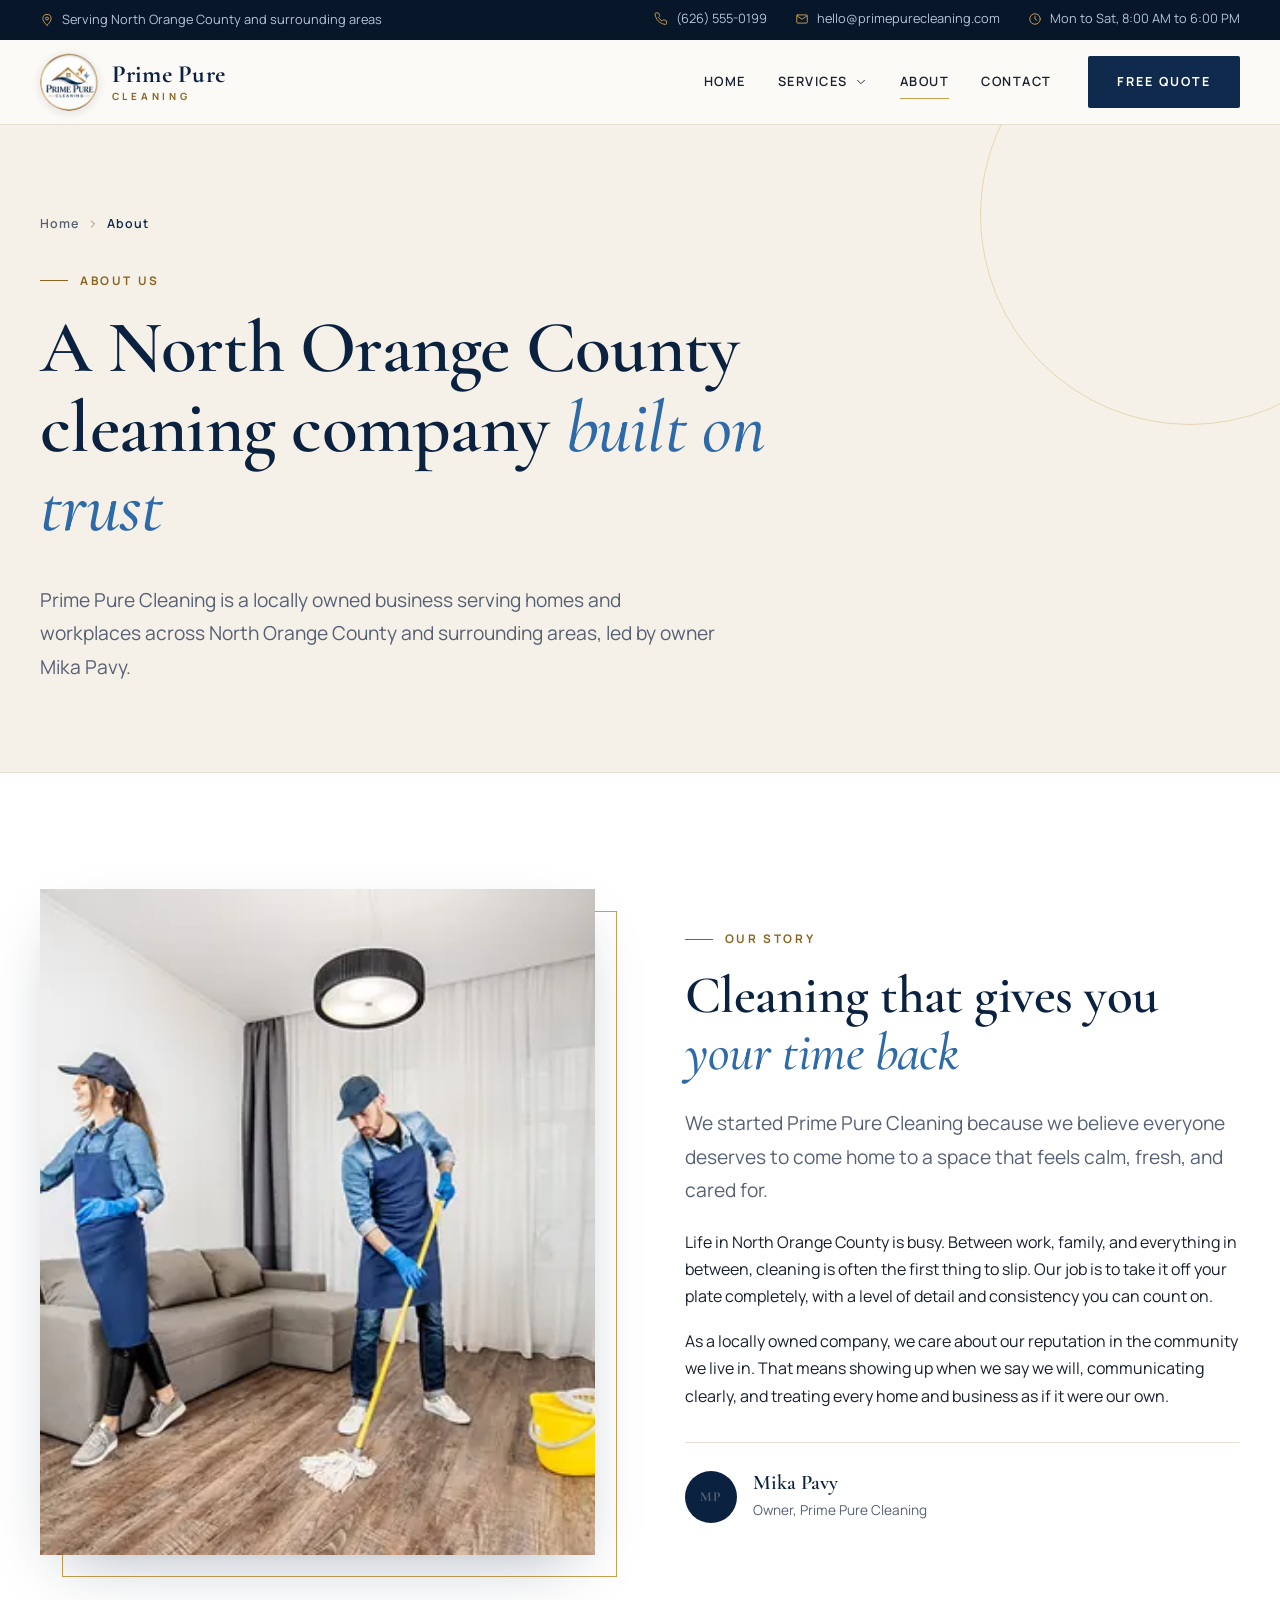
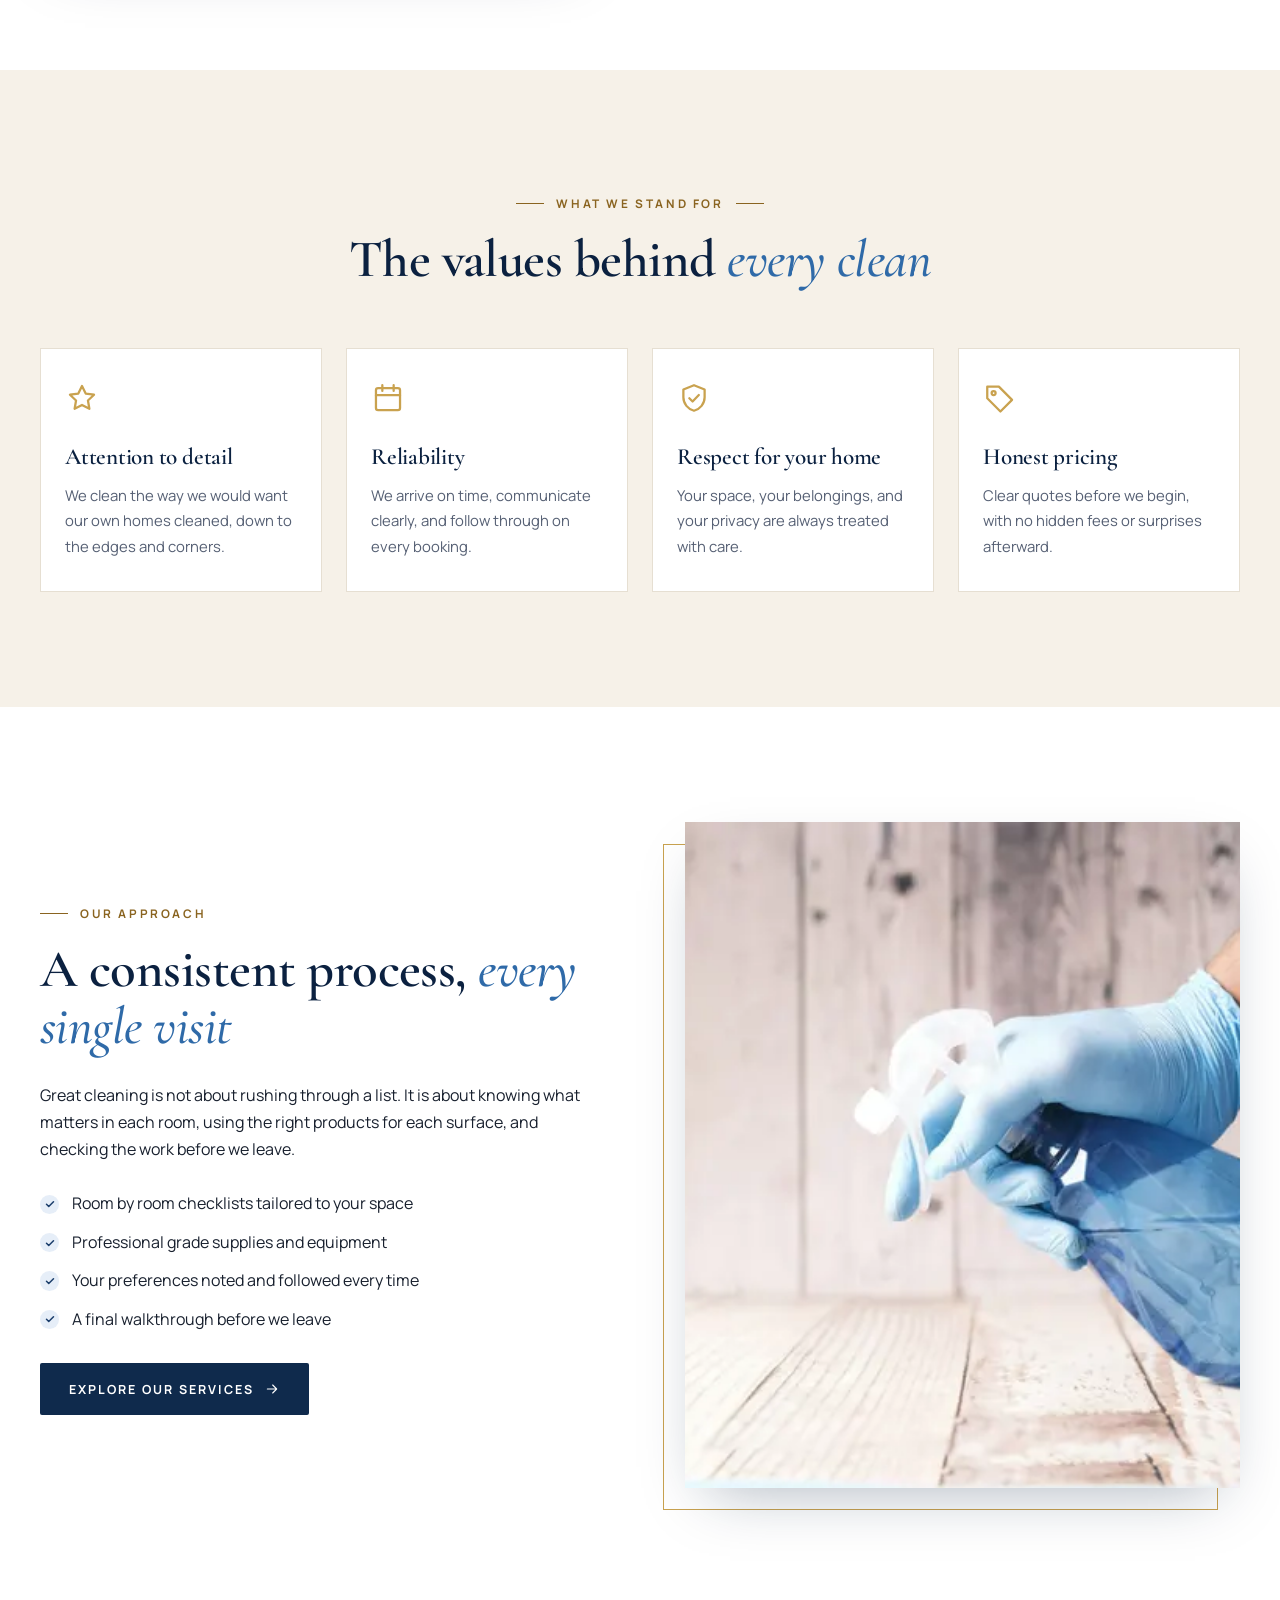
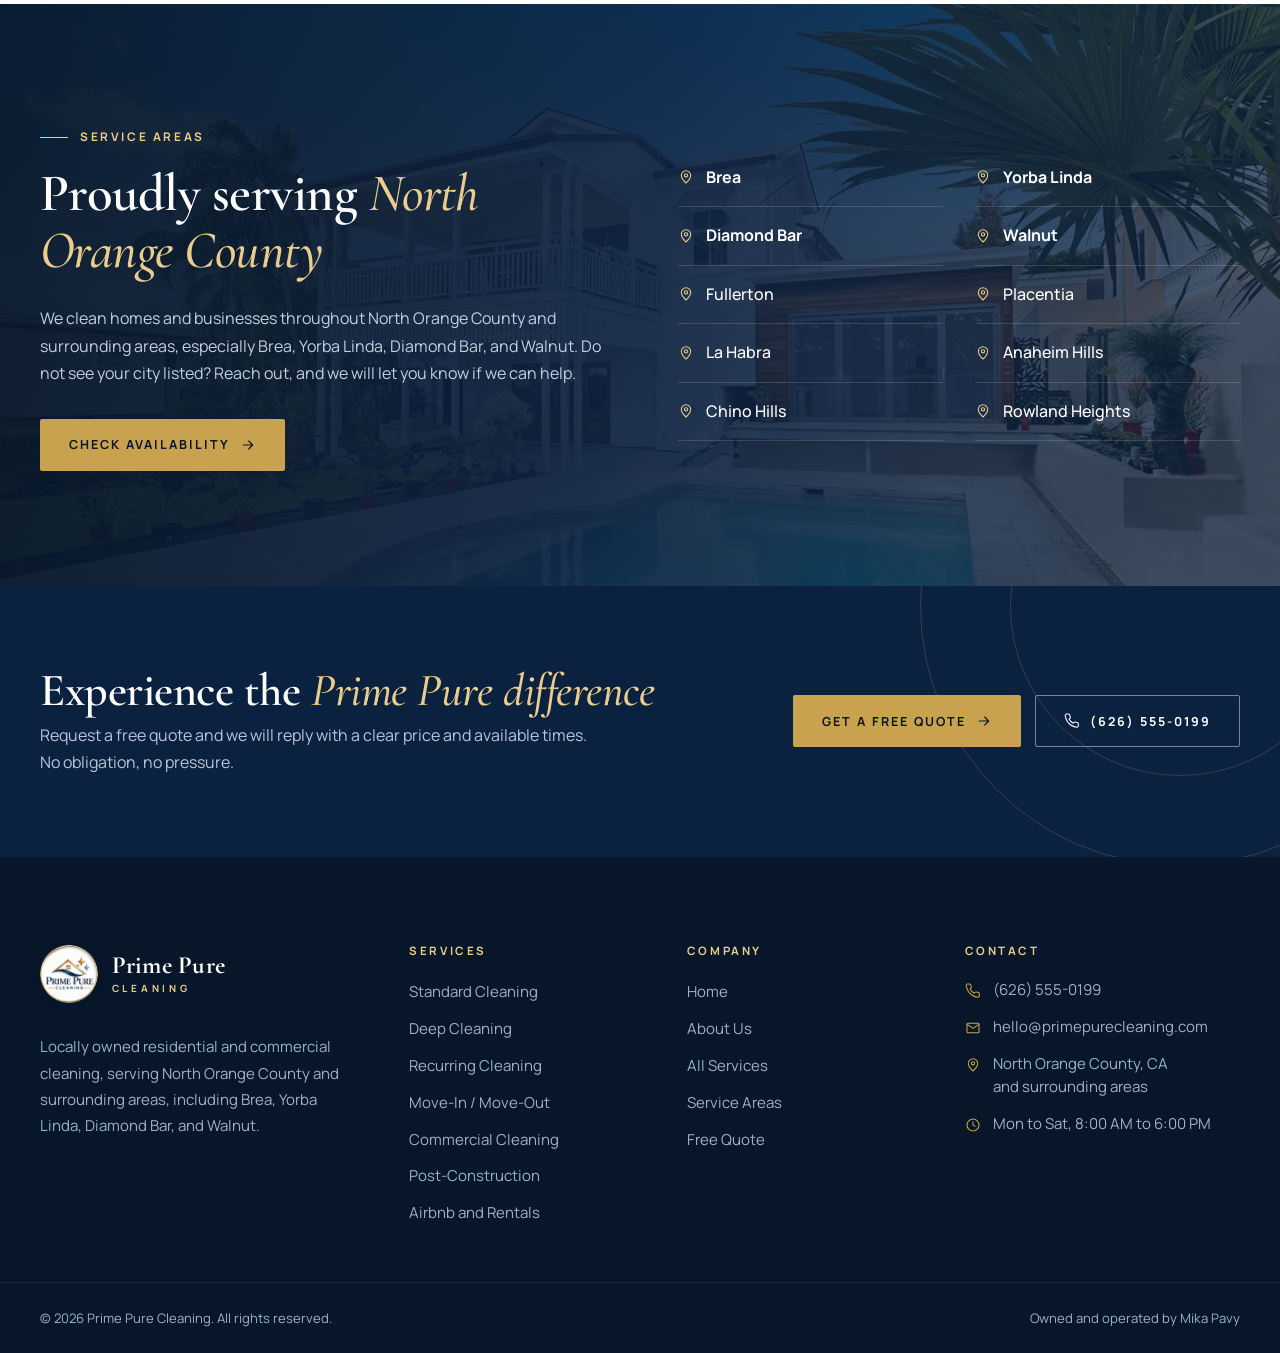
==== commit ea143257: "Reposition service area to North Orange County Co-authored-by: Cursor <cursoragent@cursor.com>" ====
--- a/about/index.html
+++ b/about/index.html
@@ -3,30 +3,28 @@
 <head>
 <meta charset="utf-8">
 <meta name="viewport" content="width=device-width, initial-scale=1, viewport-fit=cover">
-<title>About Prime Pure Cleaning | Locally Owned in Rowland Heights, CA</title>
-<meta name="description" content="Meet Prime Pure Cleaning, a locally owned residential and commercial cleaning company in Rowland Heights, CA, led by owner Mika Pavy.">
+<title>About Prime Pure Cleaning | Locally Owned in North Orange County</title>
+<meta name="description" content="Meet Prime Pure Cleaning, a locally owned residential and commercial cleaning company serving North Orange County, CA, led by owner Mika Pavy.">
 <meta name="robots" content="index, follow">
 <link rel="canonical" href="https://primepurecleaning.com/about/">
 <meta name="author" content="Prime Pure Cleaning">
 <meta name="theme-color" content="#0b2140">
 <meta name="format-detection" content="telephone=yes">
 <meta name="geo.region" content="US-CA">
-<meta name="geo.placename" content="Rowland Heights">
-<meta name="geo.position" content="33.9761;-117.9053">
-<meta name="ICBM" content="33.9761, -117.9053">
+<meta name="geo.placename" content="North Orange County, California">
 <meta property="og:type" content="website">
 <meta property="og:site_name" content="Prime Pure Cleaning">
 <meta property="og:locale" content="en_US">
-<meta property="og:title" content="About Prime Pure Cleaning | Locally Owned in Rowland Heights, CA">
-<meta property="og:description" content="Meet Prime Pure Cleaning, a locally owned residential and commercial cleaning company in Rowland Heights, CA, led by owner Mika Pavy.">
+<meta property="og:title" content="About Prime Pure Cleaning | Locally Owned in North Orange County">
+<meta property="og:description" content="Meet Prime Pure Cleaning, a locally owned residential and commercial cleaning company serving North Orange County, CA, led by owner Mika Pavy.">
 <meta property="og:url" content="https://primepurecleaning.com/about/">
 <meta property="og:image" content="https://primepurecleaning.com/assets/img/og-image.jpg">
 <meta property="og:image:width" content="1200">
 <meta property="og:image:height" content="630">
-<meta property="og:image:alt" content="Prime Pure Cleaning logo, serving Rowland Heights, California">
+<meta property="og:image:alt" content="Prime Pure Cleaning logo, serving North Orange County, California">
 <meta name="twitter:card" content="summary_large_image">
-<meta name="twitter:title" content="About Prime Pure Cleaning | Locally Owned in Rowland Heights, CA">
-<meta name="twitter:description" content="Meet Prime Pure Cleaning, a locally owned residential and commercial cleaning company in Rowland Heights, CA, led by owner Mika Pavy.">
+<meta name="twitter:title" content="About Prime Pure Cleaning | Locally Owned in North Orange County">
+<meta name="twitter:description" content="Meet Prime Pure Cleaning, a locally owned residential and commercial cleaning company serving North Orange County, CA, led by owner Mika Pavy.">
 <meta name="twitter:image" content="https://primepurecleaning.com/assets/img/og-image.jpg">
 <link rel="icon" href="/favicon.ico" sizes="48x48">
 <link rel="icon" href="/favicon.svg" type="image/svg+xml">
@@ -37,14 +35,14 @@
 <link rel="stylesheet" href="https://fonts.googleapis.com/css2?family=Cormorant+Garamond:ital,wght@0,500;0,600;0,700;1,500;1,600&family=Manrope:wght@400;500;600;700&display=swap">
 <link rel="stylesheet" href="/assets/css/styles.css?v=1">
 <script>document.documentElement.classList.add("js")</script>
-<script type="application/ld+json">{"@context":"https://schema.org","@type":"LocalBusiness","@id":"https://primepurecleaning.com/#business","name":"Prime Pure Cleaning","description":"Residential and commercial cleaning company serving Rowland Heights, California and the surrounding San Gabriel Valley.","url":"https://primepurecleaning.com/","logo":"https://primepurecleaning.com/assets/img/logo-320.png","image":"https://primepurecleaning.com/assets/img/og-image.jpg","telephone":"+16265550199","email":"hello@primepurecleaning.com","priceRange":"$$","founder":{"@type":"Person","name":"Mika Pavy"},"address":{"@type":"PostalAddress","addressLocality":"Rowland Heights","addressRegion":"CA","postalCode":"91748","addressCountry":"US"},"geo":{"@type":"GeoCoordinates","latitude":33.9761,"longitude":-117.9053},"areaServed":[{"@type":"City","name":"Rowland Heights, CA"},{"@type":"City","name":"Hacienda Heights, CA"},{"@type":"City","name":"Diamond Bar, CA"},{"@type":"City","name":"Walnut, CA"},{"@type":"City","name":"West Covina, CA"},{"@type":"City","name":"City of Industry, CA"},{"@type":"City","name":"La Puente, CA"},{"@type":"City","name":"Chino Hills, CA"},{"@type":"City","name":"Whittier, CA"},{"@type":"City","name":"La Habra Heights, CA"}],"openingHoursSpecification":[{"@type":"OpeningHoursSpecification","dayOfWeek":["Monday","Tuesday","Wednesday","Thursday","Friday","Saturday"],"opens":"08:00","closes":"18:00"}],"hasOfferCatalog":{"@type":"OfferCatalog","name":"Cleaning Services","itemListElement":[{"@type":"Offer","itemOffered":{"@type":"Service","name":"Standard Cleaning","url":"https://primepurecleaning.com/services/standard-cleaning/"}},{"@type":"Offer","itemOffered":{"@type":"Service","name":"Deep Cleaning","url":"https://primepurecleaning.com/services/deep-cleaning/"}},{"@type":"Offer","itemOffered":{"@type":"Service","name":"Recurring Cleaning","url":"https://primepurecleaning.com/services/recurring-cleaning/"}},{"@type":"Offer","itemOffered":{"@type":"Service","name":"Move-In and Move-Out Cleaning","url":"https://primepurecleaning.com/services/move-in-move-out-cleaning/"}},{"@type":"Offer","itemOffered":{"@type":"Service","name":"Commercial Cleaning","url":"https://primepurecleaning.com/services/commercial-cleaning/"}},{"@type":"Offer","itemOffered":{"@type":"Service","name":"Post-Construction Cleaning","url":"https://primepurecleaning.com/services/post-construction-cleaning/"}},{"@type":"Offer","itemOffered":{"@type":"Service","name":"Airbnb and Vacation Rental Cleaning","url":"https://primepurecleaning.com/services/airbnb-vacation-rental-cleaning/"}}]}}</script>
+<script type="application/ld+json">{"@context":"https://schema.org","@type":"LocalBusiness","@id":"https://primepurecleaning.com/#business","name":"Prime Pure Cleaning","description":"Residential and commercial cleaning company serving North Orange County, California and surrounding areas, including Brea, Yorba Linda, Diamond Bar, and Walnut.","url":"https://primepurecleaning.com/","logo":"https://primepurecleaning.com/assets/img/logo-320.png","image":"https://primepurecleaning.com/assets/img/og-image.jpg","telephone":"+16265550199","email":"hello@primepurecleaning.com","priceRange":"$$","founder":{"@type":"Person","name":"Mika Pavy"},"address":{"@type":"PostalAddress","addressRegion":"CA","addressCountry":"US"},"areaServed":[{"@type":"AdministrativeArea","name":"North Orange County, CA"},{"@type":"City","name":"Brea, CA"},{"@type":"City","name":"Yorba Linda, CA"},{"@type":"City","name":"Diamond Bar, CA"},{"@type":"City","name":"Walnut, CA"},{"@type":"City","name":"Fullerton, CA"},{"@type":"City","name":"Placentia, CA"},{"@type":"City","name":"La Habra, CA"},{"@type":"City","name":"Anaheim Hills, CA"},{"@type":"City","name":"Chino Hills, CA"},{"@type":"City","name":"Rowland Heights, CA"}],"openingHoursSpecification":[{"@type":"OpeningHoursSpecification","dayOfWeek":["Monday","Tuesday","Wednesday","Thursday","Friday","Saturday"],"opens":"08:00","closes":"18:00"}],"hasOfferCatalog":{"@type":"OfferCatalog","name":"Cleaning Services","itemListElement":[{"@type":"Offer","itemOffered":{"@type":"Service","name":"Standard Cleaning","url":"https://primepurecleaning.com/services/standard-cleaning/"}},{"@type":"Offer","itemOffered":{"@type":"Service","name":"Deep Cleaning","url":"https://primepurecleaning.com/services/deep-cleaning/"}},{"@type":"Offer","itemOffered":{"@type":"Service","name":"Recurring Cleaning","url":"https://primepurecleaning.com/services/recurring-cleaning/"}},{"@type":"Offer","itemOffered":{"@type":"Service","name":"Move-In and Move-Out Cleaning","url":"https://primepurecleaning.com/services/move-in-move-out-cleaning/"}},{"@type":"Offer","itemOffered":{"@type":"Service","name":"Commercial Cleaning","url":"https://primepurecleaning.com/services/commercial-cleaning/"}},{"@type":"Offer","itemOffered":{"@type":"Service","name":"Post-Construction Cleaning","url":"https://primepurecleaning.com/services/post-construction-cleaning/"}},{"@type":"Offer","itemOffered":{"@type":"Service","name":"Airbnb and Vacation Rental Cleaning","url":"https://primepurecleaning.com/services/airbnb-vacation-rental-cleaning/"}}]}}</script>
 <script type="application/ld+json">{"@context":"https://schema.org","@type":"BreadcrumbList","itemListElement":[{"@type":"ListItem","position":1,"name":"Home","item":"https://primepurecleaning.com/"},{"@type":"ListItem","position":2,"name":"About","item":"https://primepurecleaning.com/about/"}]}</script>
 </head>
 <body>
 <a class="skip-link" href="#main">Skip to content</a>
 <div class="topbar">
 <div class="container">
-<span><svg viewBox="0 0 24 24" fill="none" stroke="currentColor" stroke-width="1.6" stroke-linecap="round" stroke-linejoin="round" aria-hidden="true" focusable="false"><path d="M12 21s-7-6.1-7-11.5a7 7 0 0 1 14 0C19 14.9 12 21 12 21z"/><circle cx="12" cy="9.5" r="2.5"/></svg>Serving Rowland Heights, CA and surrounding areas</span>
+<span><svg viewBox="0 0 24 24" fill="none" stroke="currentColor" stroke-width="1.6" stroke-linecap="round" stroke-linejoin="round" aria-hidden="true" focusable="false"><path d="M12 21s-7-6.1-7-11.5a7 7 0 0 1 14 0C19 14.9 12 21 12 21z"/><circle cx="12" cy="9.5" r="2.5"/></svg>Serving North Orange County and surrounding areas</span>
 <ul>
 <li><a href="tel:+16265550199"><svg viewBox="0 0 24 24" fill="none" stroke="currentColor" stroke-width="1.6" stroke-linecap="round" stroke-linejoin="round" aria-hidden="true" focusable="false"><path d="M21.5 16.4v2.9a2 2 0 0 1-2.2 2 19.6 19.6 0 0 1-8.5-3 19.3 19.3 0 0 1-6-6A19.6 19.6 0 0 1 1.8 3.8 2 2 0 0 1 3.8 1.6h2.9a2 2 0 0 1 2 1.7c.1.9.4 1.8.7 2.7a2 2 0 0 1-.5 2.1L7.7 9.3a16 16 0 0 0 6 6l1.2-1.2a2 2 0 0 1 2.1-.5c.9.3 1.8.6 2.7.7a2 2 0 0 1 1.8 2.1z"/></svg>(626) 555-0199</a></li>
 <li><a href="mailto:hello@primepurecleaning.com"><svg viewBox="0 0 24 24" fill="none" stroke="currentColor" stroke-width="1.6" stroke-linecap="round" stroke-linejoin="round" aria-hidden="true" focusable="false"><rect x="3" y="5" width="18" height="14" rx="1.5"/><path d="M3.5 6.5l8.5 6 8.5-6"/></svg>hello@primepurecleaning.com</a></li>
@@ -119,8 +117,8 @@
 <div class="container">
 <nav class="breadcrumb" aria-label="Breadcrumb"><a href="/">Home</a><svg viewBox="0 0 24 24" fill="none" stroke="currentColor" stroke-width="1.6" stroke-linecap="round" stroke-linejoin="round" aria-hidden="true" focusable="false"><path d="M9 6l6 6-6 6"/></svg><span aria-current="page">About</span></nav>
 <span class="eyebrow">About Us</span>
-<h1>A Rowland Heights cleaning company <em>built on trust</em></h1>
-<p class="lead">Prime Pure Cleaning is a locally owned business serving homes and workplaces across the San Gabriel Valley, led by owner Mika Pavy.</p>
+<h1>A North Orange County cleaning company <em>built on trust</em></h1>
+<p class="lead">Prime Pure Cleaning is a locally owned business serving homes and workplaces across North Orange County and surrounding areas, led by owner Mika Pavy.</p>
 </div>
 </section>
 
@@ -133,7 +131,7 @@
 <span class="eyebrow">Our Story</span>
 <h2 id="story-title">Cleaning that gives you <em>your time back</em></h2>
 <p class="lead">We started Prime Pure Cleaning because we believe everyone deserves to come home to a space that feels calm, fresh, and cared for.</p>
-<p>Life in the San Gabriel Valley is busy. Between work, family, and everything in between, cleaning is often the first thing to slip. Our job is to take it off your plate completely, with a level of detail and consistency you can count on.</p>
+<p>Life in North Orange County is busy. Between work, family, and everything in between, cleaning is often the first thing to slip. Our job is to take it off your plate completely, with a level of detail and consistency you can count on.</p>
 <p>As a locally owned company, we care about our reputation in the community we live in. That means showing up when we say we will, communicating clearly, and treating every home and business as if it were our own.</p>
 <div class="signature">
 <span class="signature__mark">MP</span>
@@ -183,21 +181,21 @@
 <div class="container">
 <div class="reveal on-dark">
 <span class="eyebrow">Service Areas</span>
-<h2 id="areas-title">Proudly serving Rowland Heights <em>and nearby</em></h2>
-<p>We are based in Rowland Heights and clean homes and businesses throughout the eastern San Gabriel Valley and neighboring communities. Do not see your city listed? Reach out, and we will let you know if we can help.</p>
+<h2 id="areas-title">Proudly serving <em>North Orange County</em></h2>
+<p>We clean homes and businesses throughout North Orange County and surrounding areas, especially Brea, Yorba Linda, Diamond Bar, and Walnut. Do not see your city listed? Reach out, and we will let you know if we can help.</p>
 <div class="btn-row" style="margin-top:2rem"><a class="btn btn--gold" href="/contact/">Check Availability<svg viewBox="0 0 24 24" fill="none" stroke="currentColor" stroke-width="1.6" stroke-linecap="round" stroke-linejoin="round" aria-hidden="true" focusable="false"><path d="M5 12h14M13 6l6 6-6 6"/></svg></a></div>
 </div>
 <ul class="area-list reveal">
-<li class="is-primary"><svg viewBox="0 0 24 24" fill="none" stroke="currentColor" stroke-width="1.6" stroke-linecap="round" stroke-linejoin="round" aria-hidden="true" focusable="false"><path d="M12 21s-7-6.1-7-11.5a7 7 0 0 1 14 0C19 14.9 12 21 12 21z"/><circle cx="12" cy="9.5" r="2.5"/></svg>Rowland Heights</li>
-<li><svg viewBox="0 0 24 24" fill="none" stroke="currentColor" stroke-width="1.6" stroke-linecap="round" stroke-linejoin="round" aria-hidden="true" focusable="false"><path d="M12 21s-7-6.1-7-11.5a7 7 0 0 1 14 0C19 14.9 12 21 12 21z"/><circle cx="12" cy="9.5" r="2.5"/></svg>Hacienda Heights</li>
-<li><svg viewBox="0 0 24 24" fill="none" stroke="currentColor" stroke-width="1.6" stroke-linecap="round" stroke-linejoin="round" aria-hidden="true" focusable="false"><path d="M12 21s-7-6.1-7-11.5a7 7 0 0 1 14 0C19 14.9 12 21 12 21z"/><circle cx="12" cy="9.5" r="2.5"/></svg>Diamond Bar</li>
-<li><svg viewBox="0 0 24 24" fill="none" stroke="currentColor" stroke-width="1.6" stroke-linecap="round" stroke-linejoin="round" aria-hidden="true" focusable="false"><path d="M12 21s-7-6.1-7-11.5a7 7 0 0 1 14 0C19 14.9 12 21 12 21z"/><circle cx="12" cy="9.5" r="2.5"/></svg>Walnut</li>
-<li><svg viewBox="0 0 24 24" fill="none" stroke="currentColor" stroke-width="1.6" stroke-linecap="round" stroke-linejoin="round" aria-hidden="true" focusable="false"><path d="M12 21s-7-6.1-7-11.5a7 7 0 0 1 14 0C19 14.9 12 21 12 21z"/><circle cx="12" cy="9.5" r="2.5"/></svg>West Covina</li>
-<li><svg viewBox="0 0 24 24" fill="none" stroke="currentColor" stroke-width="1.6" stroke-linecap="round" stroke-linejoin="round" aria-hidden="true" focusable="false"><path d="M12 21s-7-6.1-7-11.5a7 7 0 0 1 14 0C19 14.9 12 21 12 21z"/><circle cx="12" cy="9.5" r="2.5"/></svg>City of Industry</li>
-<li><svg viewBox="0 0 24 24" fill="none" stroke="currentColor" stroke-width="1.6" stroke-linecap="round" stroke-linejoin="round" aria-hidden="true" focusable="false"><path d="M12 21s-7-6.1-7-11.5a7 7 0 0 1 14 0C19 14.9 12 21 12 21z"/><circle cx="12" cy="9.5" r="2.5"/></svg>La Puente</li>
+<li class="is-primary"><svg viewBox="0 0 24 24" fill="none" stroke="currentColor" stroke-width="1.6" stroke-linecap="round" stroke-linejoin="round" aria-hidden="true" focusable="false"><path d="M12 21s-7-6.1-7-11.5a7 7 0 0 1 14 0C19 14.9 12 21 12 21z"/><circle cx="12" cy="9.5" r="2.5"/></svg>Brea</li>
+<li class="is-primary"><svg viewBox="0 0 24 24" fill="none" stroke="currentColor" stroke-width="1.6" stroke-linecap="round" stroke-linejoin="round" aria-hidden="true" focusable="false"><path d="M12 21s-7-6.1-7-11.5a7 7 0 0 1 14 0C19 14.9 12 21 12 21z"/><circle cx="12" cy="9.5" r="2.5"/></svg>Yorba Linda</li>
+<li class="is-primary"><svg viewBox="0 0 24 24" fill="none" stroke="currentColor" stroke-width="1.6" stroke-linecap="round" stroke-linejoin="round" aria-hidden="true" focusable="false"><path d="M12 21s-7-6.1-7-11.5a7 7 0 0 1 14 0C19 14.9 12 21 12 21z"/><circle cx="12" cy="9.5" r="2.5"/></svg>Diamond Bar</li>
+<li class="is-primary"><svg viewBox="0 0 24 24" fill="none" stroke="currentColor" stroke-width="1.6" stroke-linecap="round" stroke-linejoin="round" aria-hidden="true" focusable="false"><path d="M12 21s-7-6.1-7-11.5a7 7 0 0 1 14 0C19 14.9 12 21 12 21z"/><circle cx="12" cy="9.5" r="2.5"/></svg>Walnut</li>
+<li><svg viewBox="0 0 24 24" fill="none" stroke="currentColor" stroke-width="1.6" stroke-linecap="round" stroke-linejoin="round" aria-hidden="true" focusable="false"><path d="M12 21s-7-6.1-7-11.5a7 7 0 0 1 14 0C19 14.9 12 21 12 21z"/><circle cx="12" cy="9.5" r="2.5"/></svg>Fullerton</li>
+<li><svg viewBox="0 0 24 24" fill="none" stroke="currentColor" stroke-width="1.6" stroke-linecap="round" stroke-linejoin="round" aria-hidden="true" focusable="false"><path d="M12 21s-7-6.1-7-11.5a7 7 0 0 1 14 0C19 14.9 12 21 12 21z"/><circle cx="12" cy="9.5" r="2.5"/></svg>Placentia</li>
+<li><svg viewBox="0 0 24 24" fill="none" stroke="currentColor" stroke-width="1.6" stroke-linecap="round" stroke-linejoin="round" aria-hidden="true" focusable="false"><path d="M12 21s-7-6.1-7-11.5a7 7 0 0 1 14 0C19 14.9 12 21 12 21z"/><circle cx="12" cy="9.5" r="2.5"/></svg>La Habra</li>
+<li><svg viewBox="0 0 24 24" fill="none" stroke="currentColor" stroke-width="1.6" stroke-linecap="round" stroke-linejoin="round" aria-hidden="true" focusable="false"><path d="M12 21s-7-6.1-7-11.5a7 7 0 0 1 14 0C19 14.9 12 21 12 21z"/><circle cx="12" cy="9.5" r="2.5"/></svg>Anaheim Hills</li>
 <li><svg viewBox="0 0 24 24" fill="none" stroke="currentColor" stroke-width="1.6" stroke-linecap="round" stroke-linejoin="round" aria-hidden="true" focusable="false"><path d="M12 21s-7-6.1-7-11.5a7 7 0 0 1 14 0C19 14.9 12 21 12 21z"/><circle cx="12" cy="9.5" r="2.5"/></svg>Chino Hills</li>
-<li><svg viewBox="0 0 24 24" fill="none" stroke="currentColor" stroke-width="1.6" stroke-linecap="round" stroke-linejoin="round" aria-hidden="true" focusable="false"><path d="M12 21s-7-6.1-7-11.5a7 7 0 0 1 14 0C19 14.9 12 21 12 21z"/><circle cx="12" cy="9.5" r="2.5"/></svg>Whittier</li>
-<li><svg viewBox="0 0 24 24" fill="none" stroke="currentColor" stroke-width="1.6" stroke-linecap="round" stroke-linejoin="round" aria-hidden="true" focusable="false"><path d="M12 21s-7-6.1-7-11.5a7 7 0 0 1 14 0C19 14.9 12 21 12 21z"/><circle cx="12" cy="9.5" r="2.5"/></svg>La Habra Heights</li>
+<li><svg viewBox="0 0 24 24" fill="none" stroke="currentColor" stroke-width="1.6" stroke-linecap="round" stroke-linejoin="round" aria-hidden="true" focusable="false"><path d="M12 21s-7-6.1-7-11.5a7 7 0 0 1 14 0C19 14.9 12 21 12 21z"/><circle cx="12" cy="9.5" r="2.5"/></svg>Rowland Heights</li>
 </ul>
 </div>
 </section>
@@ -222,7 +220,7 @@
 <img src="/assets/img/logo-128.webp" width="128" height="128" alt="">
 <span class="brand__text"><span class="brand__name">Prime Pure</span><span class="brand__tag">Cleaning</span></span>
 </a>
-<p class="footer-about">Locally owned residential and commercial cleaning, serving Rowland Heights, California and the surrounding San Gabriel Valley.</p>
+<p class="footer-about">Locally owned residential and commercial cleaning, serving North Orange County and surrounding areas, including Brea, Yorba Linda, Diamond Bar, and Walnut.</p>
 </div>
 <div>
 <h2>Services</h2>
@@ -251,7 +249,7 @@
 <ul class="footer-contact">
 <li><svg viewBox="0 0 24 24" fill="none" stroke="currentColor" stroke-width="1.6" stroke-linecap="round" stroke-linejoin="round" aria-hidden="true" focusable="false"><path d="M21.5 16.4v2.9a2 2 0 0 1-2.2 2 19.6 19.6 0 0 1-8.5-3 19.3 19.3 0 0 1-6-6A19.6 19.6 0 0 1 1.8 3.8 2 2 0 0 1 3.8 1.6h2.9a2 2 0 0 1 2 1.7c.1.9.4 1.8.7 2.7a2 2 0 0 1-.5 2.1L7.7 9.3a16 16 0 0 0 6 6l1.2-1.2a2 2 0 0 1 2.1-.5c.9.3 1.8.6 2.7.7a2 2 0 0 1 1.8 2.1z"/></svg><a href="tel:+16265550199">(626) 555-0199</a></li>
 <li><svg viewBox="0 0 24 24" fill="none" stroke="currentColor" stroke-width="1.6" stroke-linecap="round" stroke-linejoin="round" aria-hidden="true" focusable="false"><rect x="3" y="5" width="18" height="14" rx="1.5"/><path d="M3.5 6.5l8.5 6 8.5-6"/></svg><a href="mailto:hello@primepurecleaning.com">hello@primepurecleaning.com</a></li>
-<li><svg viewBox="0 0 24 24" fill="none" stroke="currentColor" stroke-width="1.6" stroke-linecap="round" stroke-linejoin="round" aria-hidden="true" focusable="false"><path d="M12 21s-7-6.1-7-11.5a7 7 0 0 1 14 0C19 14.9 12 21 12 21z"/><circle cx="12" cy="9.5" r="2.5"/></svg><span>Rowland Heights, CA 91748<br>and surrounding areas</span></li>
+<li><svg viewBox="0 0 24 24" fill="none" stroke="currentColor" stroke-width="1.6" stroke-linecap="round" stroke-linejoin="round" aria-hidden="true" focusable="false"><path d="M12 21s-7-6.1-7-11.5a7 7 0 0 1 14 0C19 14.9 12 21 12 21z"/><circle cx="12" cy="9.5" r="2.5"/></svg><span>North Orange County, CA<br>and surrounding areas</span></li>
 <li><svg viewBox="0 0 24 24" fill="none" stroke="currentColor" stroke-width="1.6" stroke-linecap="round" stroke-linejoin="round" aria-hidden="true" focusable="false"><circle cx="12" cy="12" r="9"/><path d="M12 7v5l3.2 2"/></svg><span>Mon to Sat, 8:00 AM to 6:00 PM</span></li>
 </ul>
 </div>
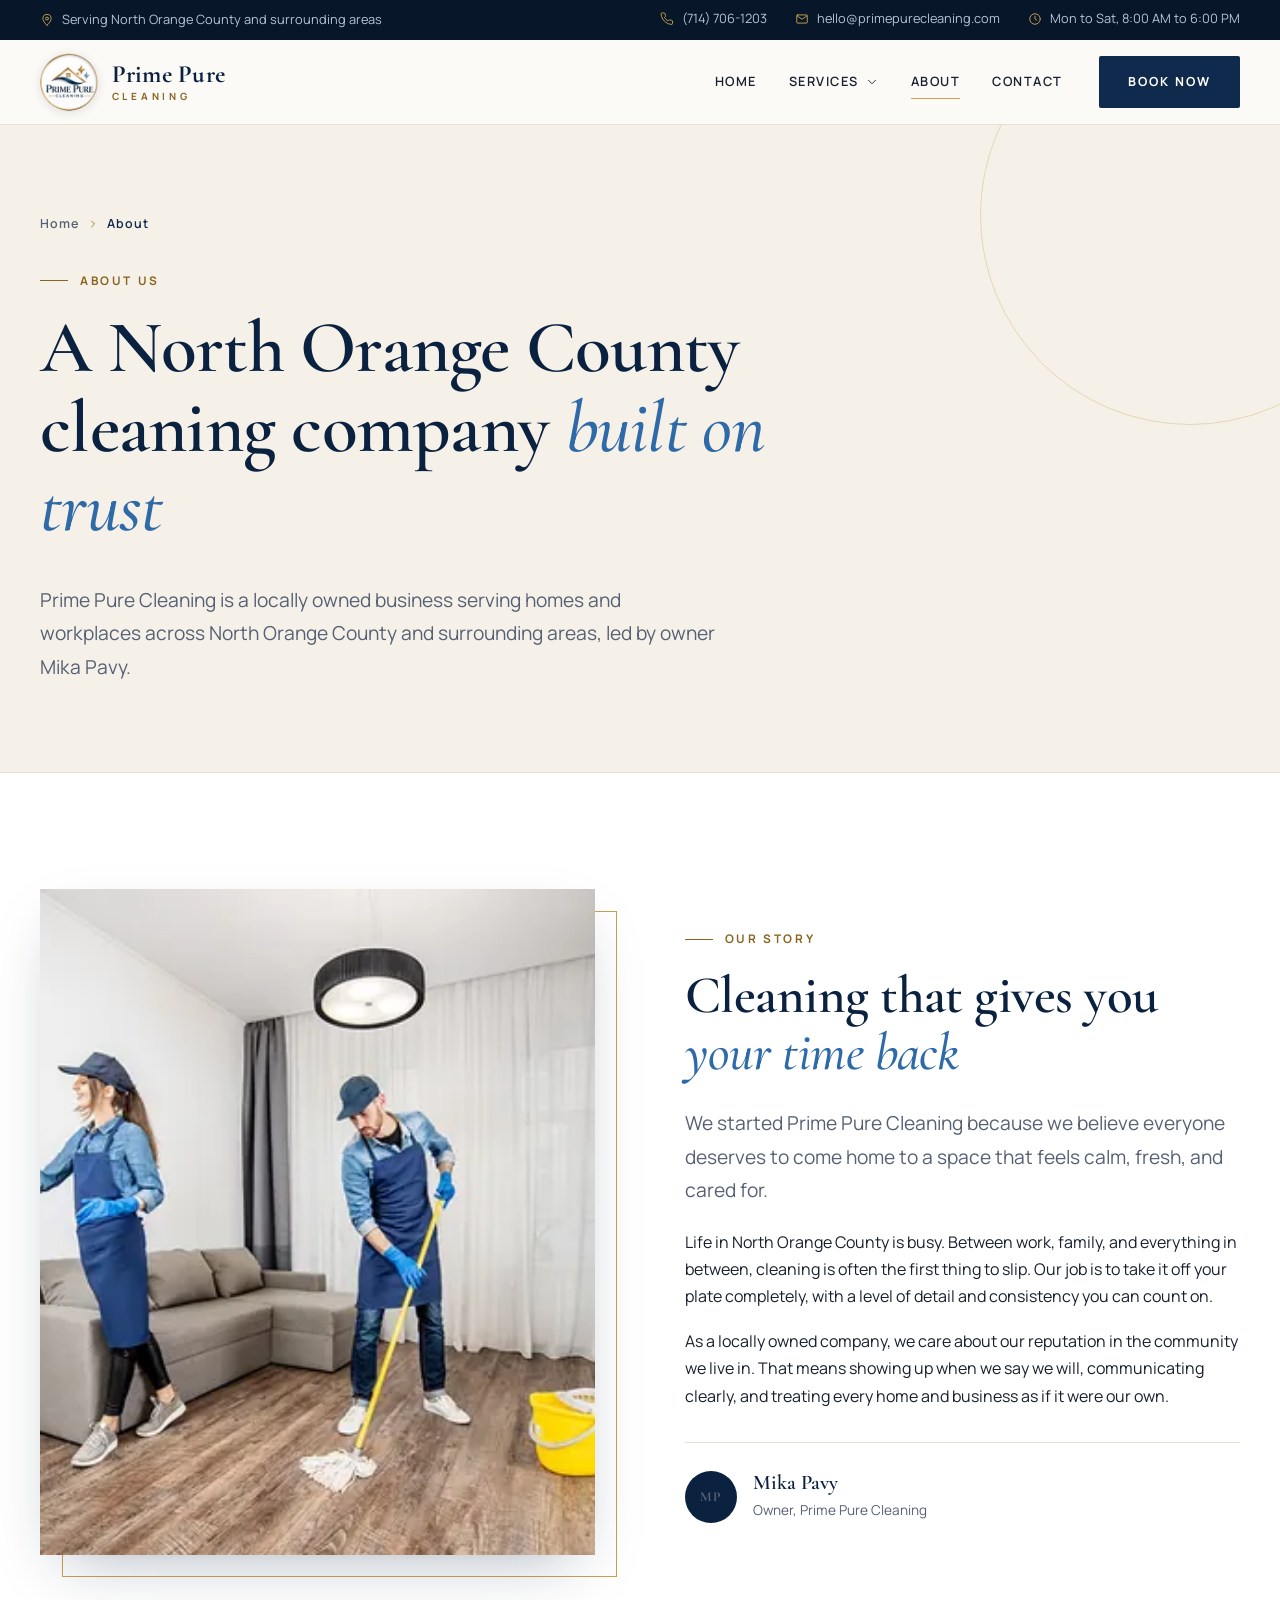
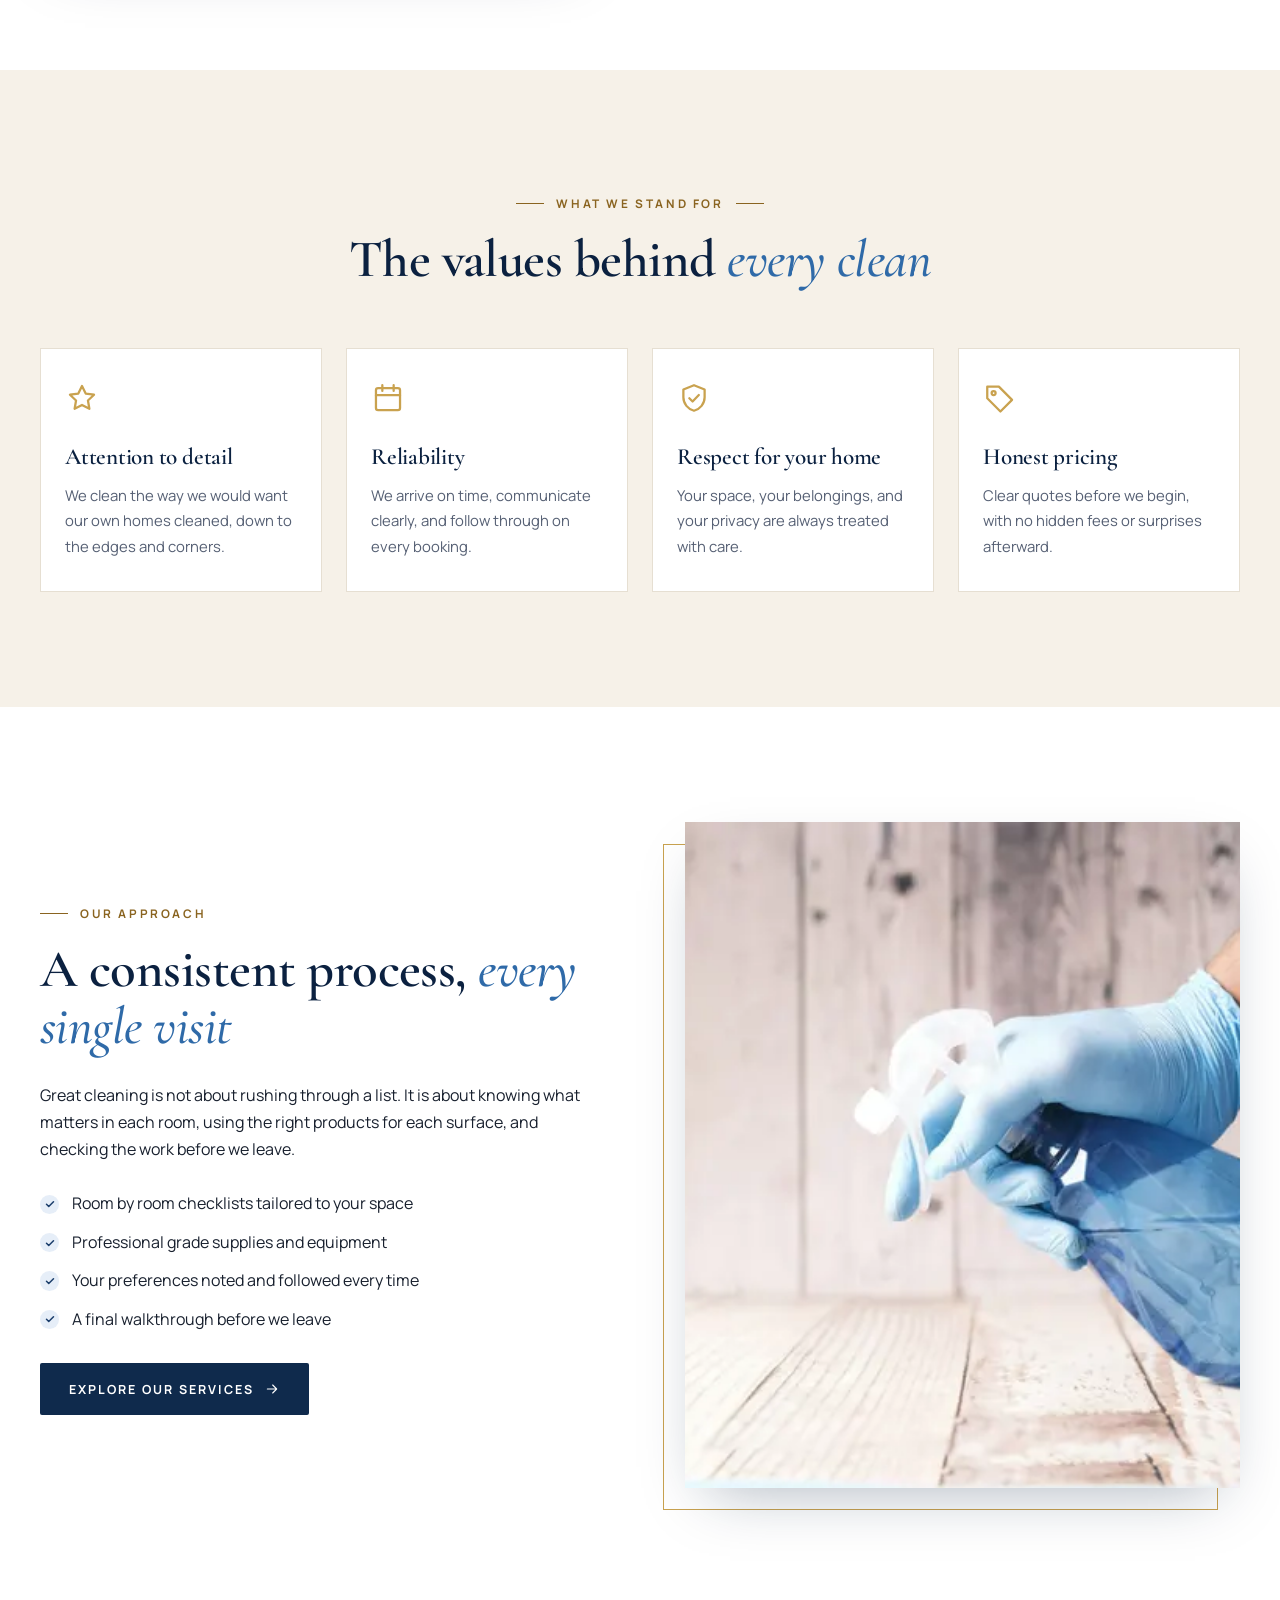
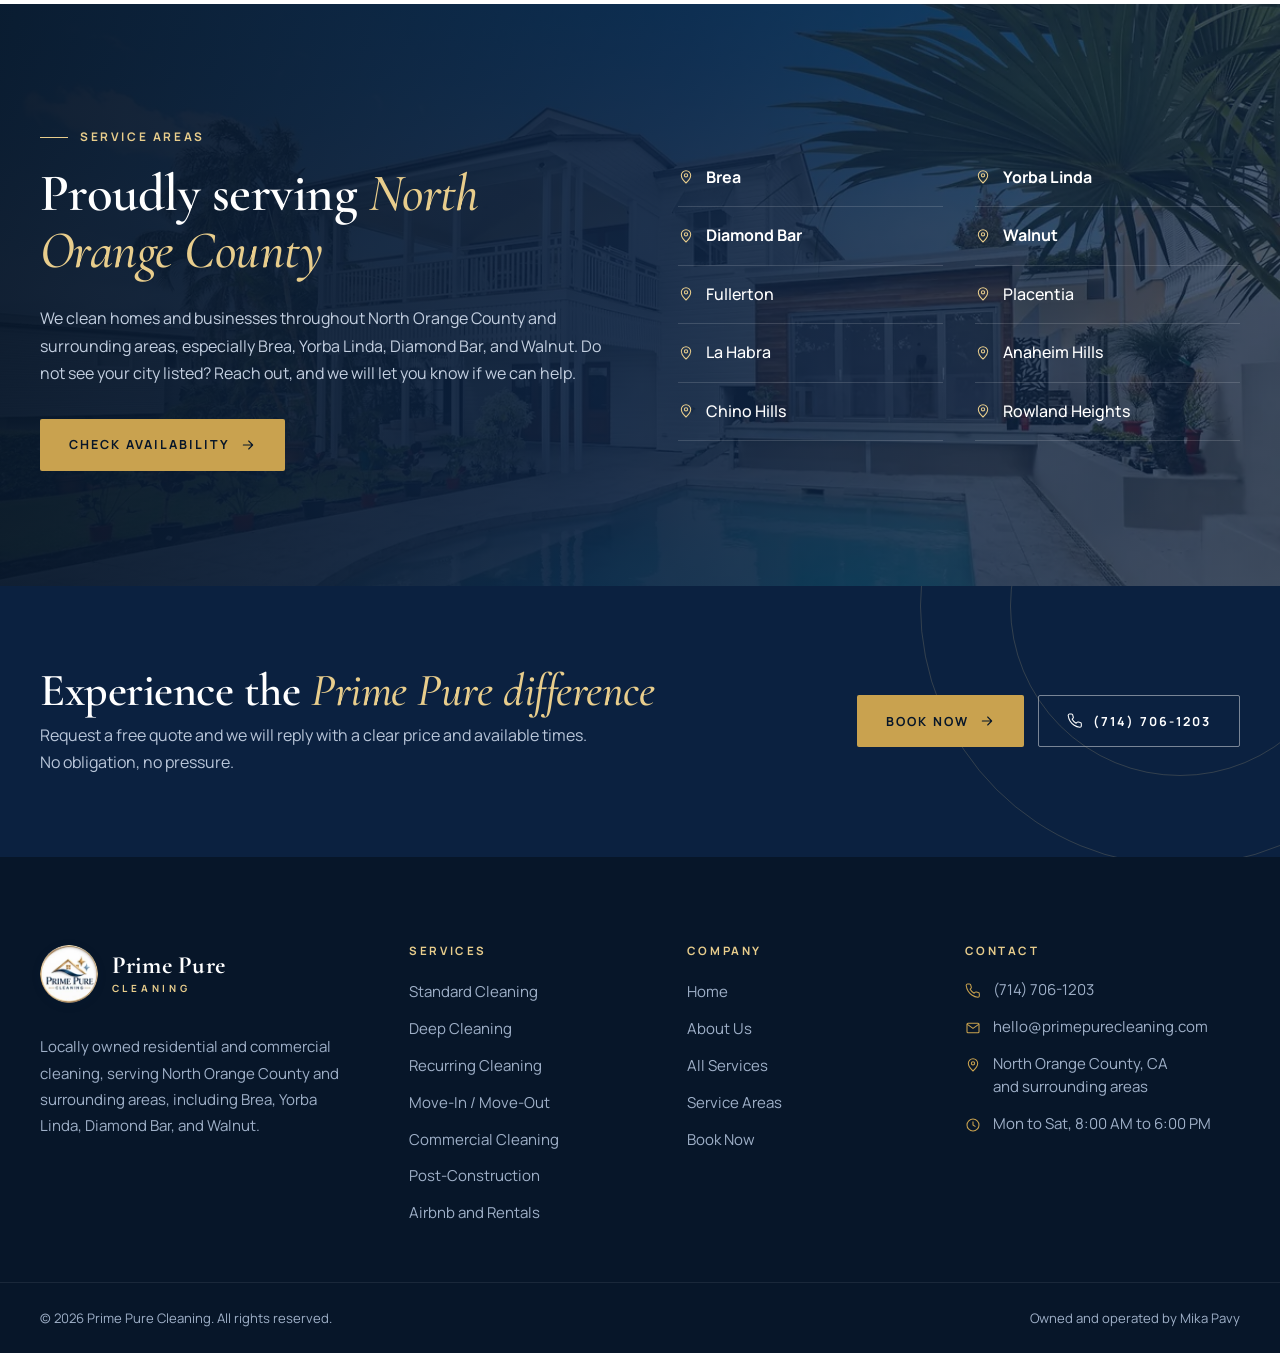
==== commit ace92af3: "Add the booking form beside the homepage intro and update the phone number Co-authored-by: Cursor <c" ====
--- a/about/index.html
+++ b/about/index.html
@@ -33,9 +33,9 @@
 <link rel="preconnect" href="https://fonts.googleapis.com">
 <link rel="preconnect" href="https://fonts.gstatic.com" crossorigin>
 <link rel="stylesheet" href="https://fonts.googleapis.com/css2?family=Cormorant+Garamond:ital,wght@0,500;0,600;0,700;1,500;1,600&family=Manrope:wght@400;500;600;700&display=swap">
-<link rel="stylesheet" href="/assets/css/styles.css?v=1">
+<link rel="stylesheet" href="/assets/css/styles.css?v=2">
 <script>document.documentElement.classList.add("js")</script>
-<script type="application/ld+json">{"@context":"https://schema.org","@type":"LocalBusiness","@id":"https://primepurecleaning.com/#business","name":"Prime Pure Cleaning","description":"Residential and commercial cleaning company serving North Orange County, California and surrounding areas, including Brea, Yorba Linda, Diamond Bar, and Walnut.","url":"https://primepurecleaning.com/","logo":"https://primepurecleaning.com/assets/img/logo-320.png","image":"https://primepurecleaning.com/assets/img/og-image.jpg","telephone":"+16265550199","email":"hello@primepurecleaning.com","priceRange":"$$","founder":{"@type":"Person","name":"Mika Pavy"},"address":{"@type":"PostalAddress","addressRegion":"CA","addressCountry":"US"},"areaServed":[{"@type":"AdministrativeArea","name":"North Orange County, CA"},{"@type":"City","name":"Brea, CA"},{"@type":"City","name":"Yorba Linda, CA"},{"@type":"City","name":"Diamond Bar, CA"},{"@type":"City","name":"Walnut, CA"},{"@type":"City","name":"Fullerton, CA"},{"@type":"City","name":"Placentia, CA"},{"@type":"City","name":"La Habra, CA"},{"@type":"City","name":"Anaheim Hills, CA"},{"@type":"City","name":"Chino Hills, CA"},{"@type":"City","name":"Rowland Heights, CA"}],"openingHoursSpecification":[{"@type":"OpeningHoursSpecification","dayOfWeek":["Monday","Tuesday","Wednesday","Thursday","Friday","Saturday"],"opens":"08:00","closes":"18:00"}],"hasOfferCatalog":{"@type":"OfferCatalog","name":"Cleaning Services","itemListElement":[{"@type":"Offer","itemOffered":{"@type":"Service","name":"Standard Cleaning","url":"https://primepurecleaning.com/services/standard-cleaning/"}},{"@type":"Offer","itemOffered":{"@type":"Service","name":"Deep Cleaning","url":"https://primepurecleaning.com/services/deep-cleaning/"}},{"@type":"Offer","itemOffered":{"@type":"Service","name":"Recurring Cleaning","url":"https://primepurecleaning.com/services/recurring-cleaning/"}},{"@type":"Offer","itemOffered":{"@type":"Service","name":"Move-In and Move-Out Cleaning","url":"https://primepurecleaning.com/services/move-in-move-out-cleaning/"}},{"@type":"Offer","itemOffered":{"@type":"Service","name":"Commercial Cleaning","url":"https://primepurecleaning.com/services/commercial-cleaning/"}},{"@type":"Offer","itemOffered":{"@type":"Service","name":"Post-Construction Cleaning","url":"https://primepurecleaning.com/services/post-construction-cleaning/"}},{"@type":"Offer","itemOffered":{"@type":"Service","name":"Airbnb and Vacation Rental Cleaning","url":"https://primepurecleaning.com/services/airbnb-vacation-rental-cleaning/"}}]}}</script>
+<script type="application/ld+json">{"@context":"https://schema.org","@type":"LocalBusiness","@id":"https://primepurecleaning.com/#business","name":"Prime Pure Cleaning","description":"Residential and commercial cleaning company serving North Orange County, California and surrounding areas, including Brea, Yorba Linda, Diamond Bar, and Walnut.","url":"https://primepurecleaning.com/","logo":"https://primepurecleaning.com/assets/img/logo-320.png","image":"https://primepurecleaning.com/assets/img/og-image.jpg","telephone":"+17147061203","email":"hello@primepurecleaning.com","priceRange":"$$","founder":{"@type":"Person","name":"Mika Pavy"},"address":{"@type":"PostalAddress","addressRegion":"CA","addressCountry":"US"},"areaServed":[{"@type":"AdministrativeArea","name":"North Orange County, CA"},{"@type":"City","name":"Brea, CA"},{"@type":"City","name":"Yorba Linda, CA"},{"@type":"City","name":"Diamond Bar, CA"},{"@type":"City","name":"Walnut, CA"},{"@type":"City","name":"Fullerton, CA"},{"@type":"City","name":"Placentia, CA"},{"@type":"City","name":"La Habra, CA"},{"@type":"City","name":"Anaheim Hills, CA"},{"@type":"City","name":"Chino Hills, CA"},{"@type":"City","name":"Rowland Heights, CA"}],"openingHoursSpecification":[{"@type":"OpeningHoursSpecification","dayOfWeek":["Monday","Tuesday","Wednesday","Thursday","Friday","Saturday"],"opens":"08:00","closes":"18:00"}],"hasOfferCatalog":{"@type":"OfferCatalog","name":"Cleaning Services","itemListElement":[{"@type":"Offer","itemOffered":{"@type":"Service","name":"Standard Cleaning","url":"https://primepurecleaning.com/services/standard-cleaning/"}},{"@type":"Offer","itemOffered":{"@type":"Service","name":"Deep Cleaning","url":"https://primepurecleaning.com/services/deep-cleaning/"}},{"@type":"Offer","itemOffered":{"@type":"Service","name":"Recurring Cleaning","url":"https://primepurecleaning.com/services/recurring-cleaning/"}},{"@type":"Offer","itemOffered":{"@type":"Service","name":"Move-In and Move-Out Cleaning","url":"https://primepurecleaning.com/services/move-in-move-out-cleaning/"}},{"@type":"Offer","itemOffered":{"@type":"Service","name":"Commercial Cleaning","url":"https://primepurecleaning.com/services/commercial-cleaning/"}},{"@type":"Offer","itemOffered":{"@type":"Service","name":"Post-Construction Cleaning","url":"https://primepurecleaning.com/services/post-construction-cleaning/"}},{"@type":"Offer","itemOffered":{"@type":"Service","name":"Airbnb and Vacation Rental Cleaning","url":"https://primepurecleaning.com/services/airbnb-vacation-rental-cleaning/"}}]}}</script>
 <script type="application/ld+json">{"@context":"https://schema.org","@type":"BreadcrumbList","itemListElement":[{"@type":"ListItem","position":1,"name":"Home","item":"https://primepurecleaning.com/"},{"@type":"ListItem","position":2,"name":"About","item":"https://primepurecleaning.com/about/"}]}</script>
 </head>
 <body>
@@ -44,7 +44,7 @@
 <div class="container">
 <span><svg viewBox="0 0 24 24" fill="none" stroke="currentColor" stroke-width="1.6" stroke-linecap="round" stroke-linejoin="round" aria-hidden="true" focusable="false"><path d="M12 21s-7-6.1-7-11.5a7 7 0 0 1 14 0C19 14.9 12 21 12 21z"/><circle cx="12" cy="9.5" r="2.5"/></svg>Serving North Orange County and surrounding areas</span>
 <ul>
-<li><a href="tel:+16265550199"><svg viewBox="0 0 24 24" fill="none" stroke="currentColor" stroke-width="1.6" stroke-linecap="round" stroke-linejoin="round" aria-hidden="true" focusable="false"><path d="M21.5 16.4v2.9a2 2 0 0 1-2.2 2 19.6 19.6 0 0 1-8.5-3 19.3 19.3 0 0 1-6-6A19.6 19.6 0 0 1 1.8 3.8 2 2 0 0 1 3.8 1.6h2.9a2 2 0 0 1 2 1.7c.1.9.4 1.8.7 2.7a2 2 0 0 1-.5 2.1L7.7 9.3a16 16 0 0 0 6 6l1.2-1.2a2 2 0 0 1 2.1-.5c.9.3 1.8.6 2.7.7a2 2 0 0 1 1.8 2.1z"/></svg>(626) 555-0199</a></li>
+<li><a href="tel:+17147061203"><svg viewBox="0 0 24 24" fill="none" stroke="currentColor" stroke-width="1.6" stroke-linecap="round" stroke-linejoin="round" aria-hidden="true" focusable="false"><path d="M21.5 16.4v2.9a2 2 0 0 1-2.2 2 19.6 19.6 0 0 1-8.5-3 19.3 19.3 0 0 1-6-6A19.6 19.6 0 0 1 1.8 3.8 2 2 0 0 1 3.8 1.6h2.9a2 2 0 0 1 2 1.7c.1.9.4 1.8.7 2.7a2 2 0 0 1-.5 2.1L7.7 9.3a16 16 0 0 0 6 6l1.2-1.2a2 2 0 0 1 2.1-.5c.9.3 1.8.6 2.7.7a2 2 0 0 1 1.8 2.1z"/></svg>(714) 706-1203</a></li>
 <li><a href="mailto:hello@primepurecleaning.com"><svg viewBox="0 0 24 24" fill="none" stroke="currentColor" stroke-width="1.6" stroke-linecap="round" stroke-linejoin="round" aria-hidden="true" focusable="false"><rect x="3" y="5" width="18" height="14" rx="1.5"/><path d="M3.5 6.5l8.5 6 8.5-6"/></svg>hello@primepurecleaning.com</a></li>
 <li><span><svg viewBox="0 0 24 24" fill="none" stroke="currentColor" stroke-width="1.6" stroke-linecap="round" stroke-linejoin="round" aria-hidden="true" focusable="false"><circle cx="12" cy="12" r="9"/><path d="M12 7v5l3.2 2"/></svg>Mon to Sat, 8:00 AM to 6:00 PM</span></li>
 </ul>
@@ -75,7 +75,7 @@
 <li class="nav__item"><a class="nav__link" href="/about/" aria-current="page">About</a></li>
 <li class="nav__item"><a class="nav__link" href="/contact/">Contact</a></li>
 </ul>
-<a class="btn btn--primary" href="/contact/">Free Quote</a>
+<a class="btn btn--primary" href="/#book">Book Now</a>
 </nav>
 <button class="nav-toggle" type="button" aria-label="Open menu" aria-expanded="false" aria-controls="drawer"><svg viewBox="0 0 24 24" fill="none" stroke="currentColor" stroke-width="1.6" stroke-linecap="round" stroke-linejoin="round" aria-hidden="true" focusable="false"><path d="M3.5 7h17M3.5 12h17M3.5 17h11"/></svg></button>
 </div>
@@ -107,8 +107,8 @@
 <a href="/contact/">Contact</a>
 </nav>
 <div class="drawer__foot">
-<a class="btn btn--primary btn--block" href="/contact/">Get a Free Quote</a>
-<a class="btn btn--outline btn--block" href="tel:+16265550199"><svg viewBox="0 0 24 24" fill="none" stroke="currentColor" stroke-width="1.6" stroke-linecap="round" stroke-linejoin="round" aria-hidden="true" focusable="false"><path d="M21.5 16.4v2.9a2 2 0 0 1-2.2 2 19.6 19.6 0 0 1-8.5-3 19.3 19.3 0 0 1-6-6A19.6 19.6 0 0 1 1.8 3.8 2 2 0 0 1 3.8 1.6h2.9a2 2 0 0 1 2 1.7c.1.9.4 1.8.7 2.7a2 2 0 0 1-.5 2.1L7.7 9.3a16 16 0 0 0 6 6l1.2-1.2a2 2 0 0 1 2.1-.5c.9.3 1.8.6 2.7.7a2 2 0 0 1 1.8 2.1z"/></svg>Call (626) 555-0199</a>
+<a class="btn btn--primary btn--block" href="/#book">Book Now</a>
+<a class="btn btn--outline btn--block" href="tel:+17147061203"><svg viewBox="0 0 24 24" fill="none" stroke="currentColor" stroke-width="1.6" stroke-linecap="round" stroke-linejoin="round" aria-hidden="true" focusable="false"><path d="M21.5 16.4v2.9a2 2 0 0 1-2.2 2 19.6 19.6 0 0 1-8.5-3 19.3 19.3 0 0 1-6-6A19.6 19.6 0 0 1 1.8 3.8 2 2 0 0 1 3.8 1.6h2.9a2 2 0 0 1 2 1.7c.1.9.4 1.8.7 2.7a2 2 0 0 1-.5 2.1L7.7 9.3a16 16 0 0 0 6 6l1.2-1.2a2 2 0 0 1 2.1-.5c.9.3 1.8.6 2.7.7a2 2 0 0 1 1.8 2.1z"/></svg>Call (714) 706-1203</a>
 </div>
 </div>
 </div>
@@ -207,8 +207,8 @@
 <p>Request a free quote and we will reply with a clear price and available times. No obligation, no pressure.</p>
 </div>
 <div class="btn-row">
-<a class="btn btn--gold" href="/contact/">Get a Free Quote<svg viewBox="0 0 24 24" fill="none" stroke="currentColor" stroke-width="1.6" stroke-linecap="round" stroke-linejoin="round" aria-hidden="true" focusable="false"><path d="M5 12h14M13 6l6 6-6 6"/></svg></a>
-<a class="btn btn--ghost-light" href="tel:+16265550199"><svg viewBox="0 0 24 24" fill="none" stroke="currentColor" stroke-width="1.6" stroke-linecap="round" stroke-linejoin="round" aria-hidden="true" focusable="false"><path d="M21.5 16.4v2.9a2 2 0 0 1-2.2 2 19.6 19.6 0 0 1-8.5-3 19.3 19.3 0 0 1-6-6A19.6 19.6 0 0 1 1.8 3.8 2 2 0 0 1 3.8 1.6h2.9a2 2 0 0 1 2 1.7c.1.9.4 1.8.7 2.7a2 2 0 0 1-.5 2.1L7.7 9.3a16 16 0 0 0 6 6l1.2-1.2a2 2 0 0 1 2.1-.5c.9.3 1.8.6 2.7.7a2 2 0 0 1 1.8 2.1z"/></svg>(626) 555-0199</a>
+<a class="btn btn--gold" href="/#book">Book Now<svg viewBox="0 0 24 24" fill="none" stroke="currentColor" stroke-width="1.6" stroke-linecap="round" stroke-linejoin="round" aria-hidden="true" focusable="false"><path d="M5 12h14M13 6l6 6-6 6"/></svg></a>
+<a class="btn btn--ghost-light" href="tel:+17147061203"><svg viewBox="0 0 24 24" fill="none" stroke="currentColor" stroke-width="1.6" stroke-linecap="round" stroke-linejoin="round" aria-hidden="true" focusable="false"><path d="M21.5 16.4v2.9a2 2 0 0 1-2.2 2 19.6 19.6 0 0 1-8.5-3 19.3 19.3 0 0 1-6-6A19.6 19.6 0 0 1 1.8 3.8 2 2 0 0 1 3.8 1.6h2.9a2 2 0 0 1 2 1.7c.1.9.4 1.8.7 2.7a2 2 0 0 1-.5 2.1L7.7 9.3a16 16 0 0 0 6 6l1.2-1.2a2 2 0 0 1 2.1-.5c.9.3 1.8.6 2.7.7a2 2 0 0 1 1.8 2.1z"/></svg>(714) 706-1203</a>
 </div>
 </div>
 </section>
@@ -241,13 +241,13 @@
 <li><a href="/about/">About Us</a></li>
 <li><a href="/services/">All Services</a></li>
 <li><a href="/#areas">Service Areas</a></li>
-<li><a href="/contact/">Free Quote</a></li>
+<li><a href="/#book">Book Now</a></li>
 </ul>
 </div>
 <div>
 <h2>Contact</h2>
 <ul class="footer-contact">
-<li><svg viewBox="0 0 24 24" fill="none" stroke="currentColor" stroke-width="1.6" stroke-linecap="round" stroke-linejoin="round" aria-hidden="true" focusable="false"><path d="M21.5 16.4v2.9a2 2 0 0 1-2.2 2 19.6 19.6 0 0 1-8.5-3 19.3 19.3 0 0 1-6-6A19.6 19.6 0 0 1 1.8 3.8 2 2 0 0 1 3.8 1.6h2.9a2 2 0 0 1 2 1.7c.1.9.4 1.8.7 2.7a2 2 0 0 1-.5 2.1L7.7 9.3a16 16 0 0 0 6 6l1.2-1.2a2 2 0 0 1 2.1-.5c.9.3 1.8.6 2.7.7a2 2 0 0 1 1.8 2.1z"/></svg><a href="tel:+16265550199">(626) 555-0199</a></li>
+<li><svg viewBox="0 0 24 24" fill="none" stroke="currentColor" stroke-width="1.6" stroke-linecap="round" stroke-linejoin="round" aria-hidden="true" focusable="false"><path d="M21.5 16.4v2.9a2 2 0 0 1-2.2 2 19.6 19.6 0 0 1-8.5-3 19.3 19.3 0 0 1-6-6A19.6 19.6 0 0 1 1.8 3.8 2 2 0 0 1 3.8 1.6h2.9a2 2 0 0 1 2 1.7c.1.9.4 1.8.7 2.7a2 2 0 0 1-.5 2.1L7.7 9.3a16 16 0 0 0 6 6l1.2-1.2a2 2 0 0 1 2.1-.5c.9.3 1.8.6 2.7.7a2 2 0 0 1 1.8 2.1z"/></svg><a href="tel:+17147061203">(714) 706-1203</a></li>
 <li><svg viewBox="0 0 24 24" fill="none" stroke="currentColor" stroke-width="1.6" stroke-linecap="round" stroke-linejoin="round" aria-hidden="true" focusable="false"><rect x="3" y="5" width="18" height="14" rx="1.5"/><path d="M3.5 6.5l8.5 6 8.5-6"/></svg><a href="mailto:hello@primepurecleaning.com">hello@primepurecleaning.com</a></li>
 <li><svg viewBox="0 0 24 24" fill="none" stroke="currentColor" stroke-width="1.6" stroke-linecap="round" stroke-linejoin="round" aria-hidden="true" focusable="false"><path d="M12 21s-7-6.1-7-11.5a7 7 0 0 1 14 0C19 14.9 12 21 12 21z"/><circle cx="12" cy="9.5" r="2.5"/></svg><span>North Orange County, CA<br>and surrounding areas</span></li>
 <li><svg viewBox="0 0 24 24" fill="none" stroke="currentColor" stroke-width="1.6" stroke-linecap="round" stroke-linejoin="round" aria-hidden="true" focusable="false"><circle cx="12" cy="12" r="9"/><path d="M12 7v5l3.2 2"/></svg><span>Mon to Sat, 8:00 AM to 6:00 PM</span></li>
@@ -262,9 +262,9 @@
 </div>
 </footer>
 <div class="action-bar">
-<a class="btn btn--outline" href="tel:+16265550199"><svg viewBox="0 0 24 24" fill="none" stroke="currentColor" stroke-width="1.6" stroke-linecap="round" stroke-linejoin="round" aria-hidden="true" focusable="false"><path d="M21.5 16.4v2.9a2 2 0 0 1-2.2 2 19.6 19.6 0 0 1-8.5-3 19.3 19.3 0 0 1-6-6A19.6 19.6 0 0 1 1.8 3.8 2 2 0 0 1 3.8 1.6h2.9a2 2 0 0 1 2 1.7c.1.9.4 1.8.7 2.7a2 2 0 0 1-.5 2.1L7.7 9.3a16 16 0 0 0 6 6l1.2-1.2a2 2 0 0 1 2.1-.5c.9.3 1.8.6 2.7.7a2 2 0 0 1 1.8 2.1z"/></svg>Call Now</a>
-<a class="btn btn--primary" href="/contact/">Free Quote</a>
-</div>
-<script src="/assets/js/main.js?v=1" defer></script>
+<a class="btn btn--outline" href="tel:+17147061203"><svg viewBox="0 0 24 24" fill="none" stroke="currentColor" stroke-width="1.6" stroke-linecap="round" stroke-linejoin="round" aria-hidden="true" focusable="false"><path d="M21.5 16.4v2.9a2 2 0 0 1-2.2 2 19.6 19.6 0 0 1-8.5-3 19.3 19.3 0 0 1-6-6A19.6 19.6 0 0 1 1.8 3.8 2 2 0 0 1 3.8 1.6h2.9a2 2 0 0 1 2 1.7c.1.9.4 1.8.7 2.7a2 2 0 0 1-.5 2.1L7.7 9.3a16 16 0 0 0 6 6l1.2-1.2a2 2 0 0 1 2.1-.5c.9.3 1.8.6 2.7.7a2 2 0 0 1 1.8 2.1z"/></svg>Call Now</a>
+<a class="btn btn--primary" href="/#book">Book Now</a>
+</div>
+<script src="/assets/js/main.js?v=2" defer></script>
 </body>
 </html>
--- a/assets/css/styles.css
+++ b/assets/css/styles.css
@@ -255,6 +255,14 @@
 /* Hero */
 
 .hero { position: relative; background: var(--cream-100); overflow: hidden; }
+.hero--book { overflow: visible; }
+.hero--book .container { align-items: start; grid-template-columns: minmax(0, .92fr) minmax(0, 1.08fr); }
+.book-card { background: var(--white); border: 1px solid var(--line); box-shadow: var(--shadow-lg); position: relative; }
+.book-card::after { content: ""; position: absolute; top: -12px; right: -12px; width: 56px; height: 56px; border-top: 1px solid var(--gold-500); border-right: 1px solid var(--gold-500); pointer-events: none; }
+.book-card iframe { display: block; width: 100%; max-width: 100%; background: var(--white); }
+@media (min-width: 1024px) {
+  .hero--book .container > div:first-child { position: sticky; top: calc(var(--header-h) + 28px); }
+}
 .hero::before {
   content: ""; position: absolute; inset: 0 auto 0 0; width: 58%;
   background: radial-gradient(120% 90% at 0% 0%, rgba(110, 158, 212, .14), transparent 60%);
@@ -560,7 +568,8 @@
   .brand img { width: 50px; height: 50px; }
   .brand__name { font-size: 1.4rem; }
 
-  .hero .container, .service-hero .container, .split, .split--wide-text, .areas .container, .quote, .included, .service-row { grid-template-columns: 1fr; }
+  .hero .container, .hero--book .container, .service-hero .container, .split, .split--wide-text, .areas .container, .quote, .included, .service-row { grid-template-columns: 1fr; }
+  .hero--book .container > div:first-child { position: static; }
   .hero__media { max-width: 620px; margin-right: 22px; }
   .split__media { max-width: 620px; margin-right: 22px; }
   .split--reverse .split__media { order: 0; margin-right: 0; margin-left: 22px; }
@@ -621,7 +630,7 @@
   .area-list { grid-template-columns: 1fr 1fr; gap: 0 1.25rem; }
   .area-list li { font-size: .92rem; padding: .8rem 0; }
   .form-grid { grid-template-columns: 1fr; }
-  .form-card::after { top: -8px; right: -8px; width: 40px; height: 40px; }
+  .form-card::after, .book-card::after { top: -8px; right: -8px; width: 40px; height: 40px; }
   .faq details p { padding-right: 0; }
   .faq summary { padding: 1.25rem 0; }
   .cta-band .container { flex-direction: column; align-items: flex-start; }
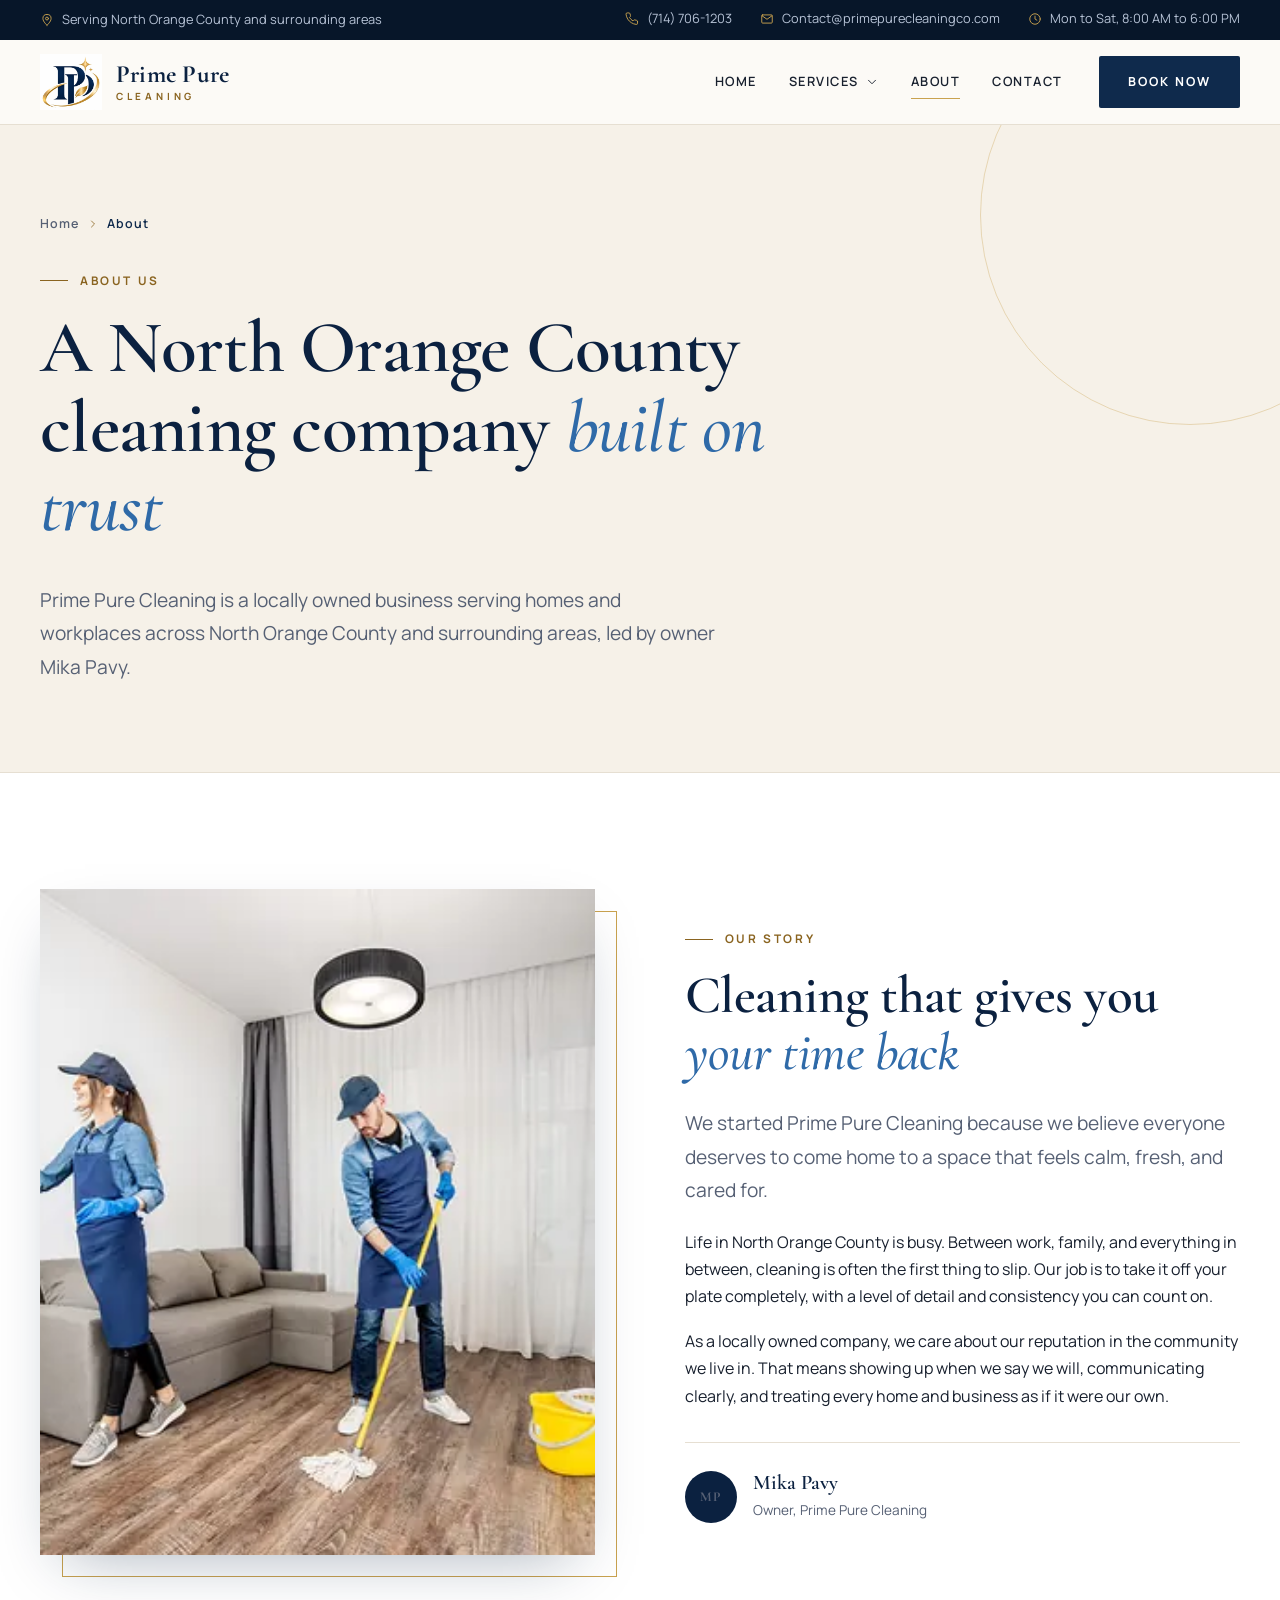
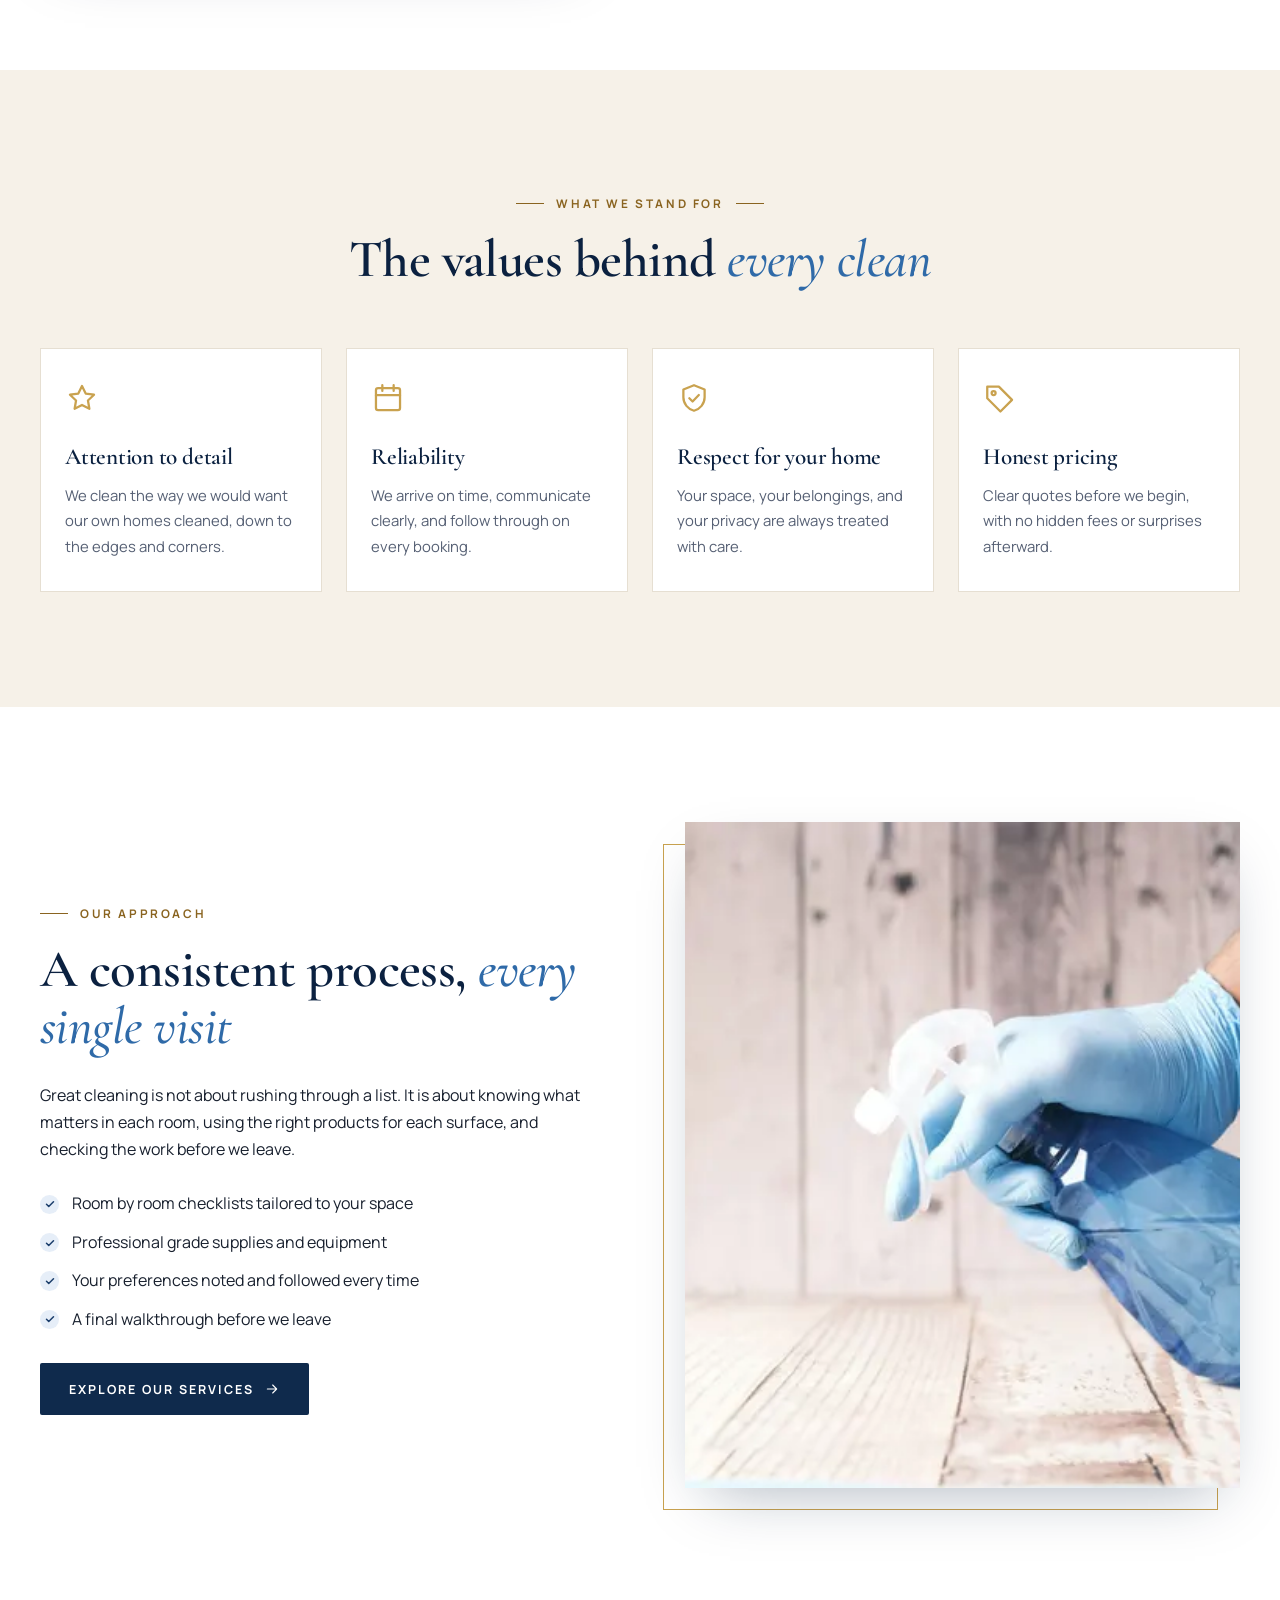
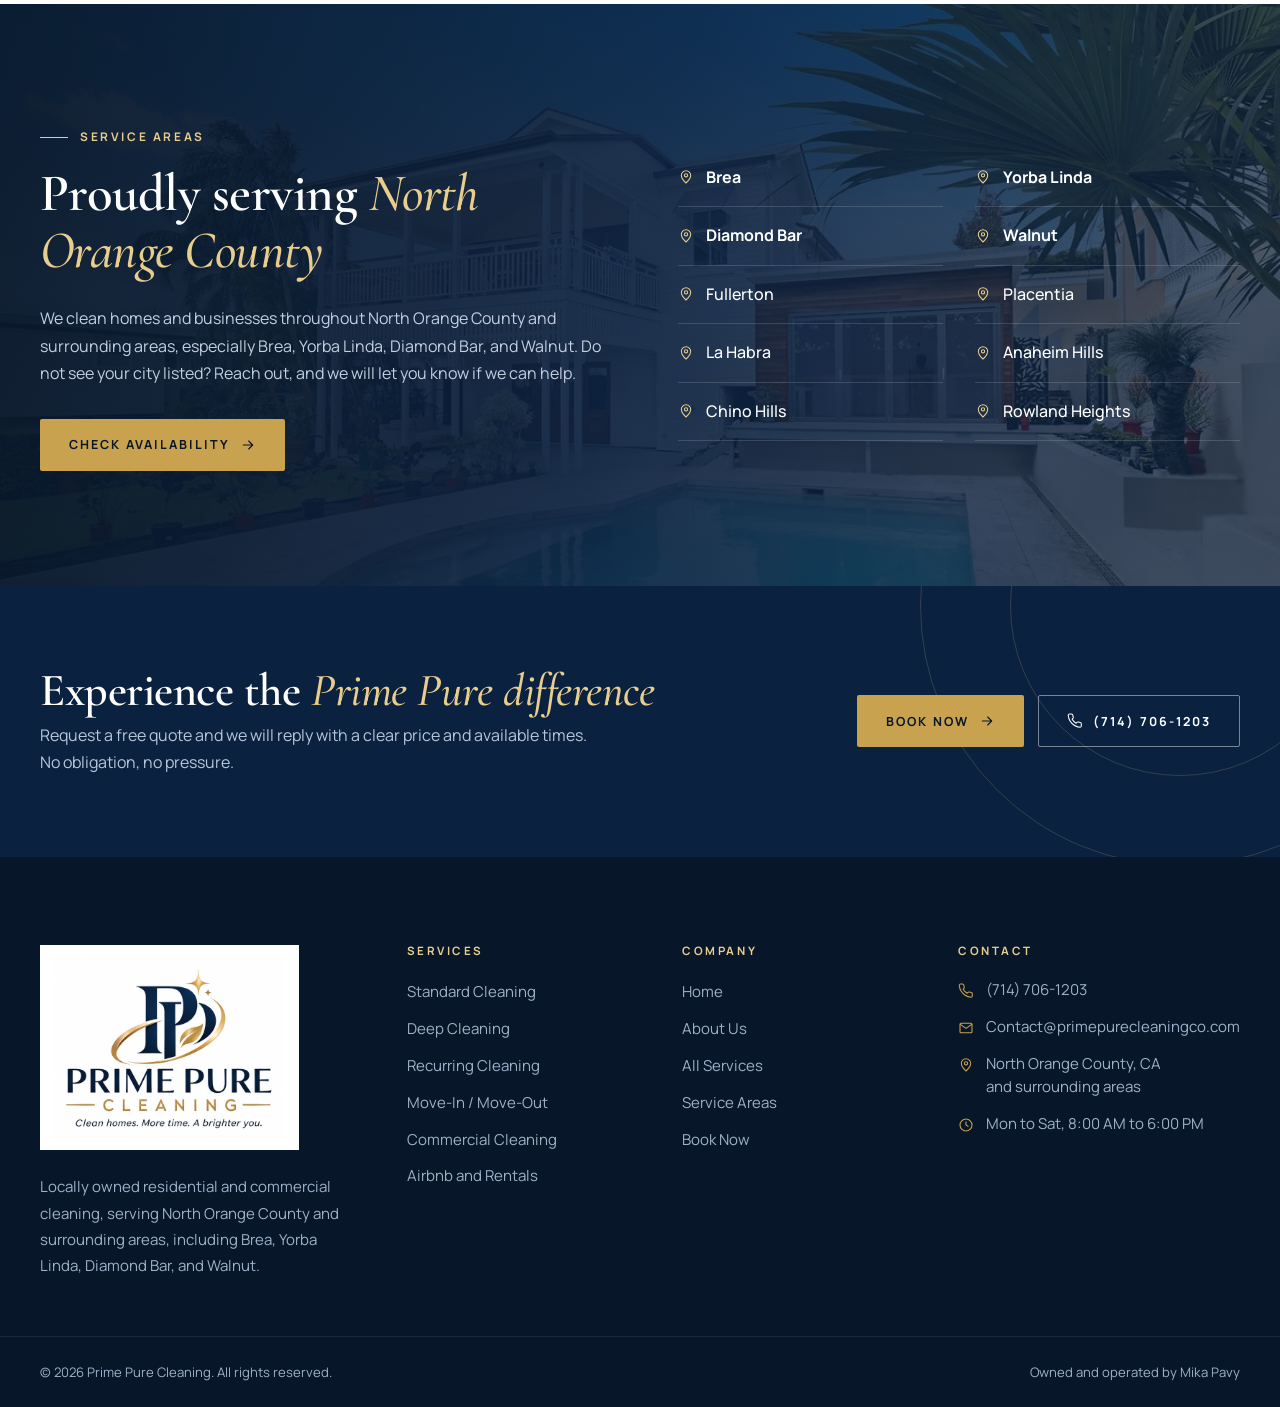
==== commit a1689ffd: "Update the logo and email, and remove post-construction cleaning Co-authored-by: Cursor <cursoragent" ====
--- a/about/index.html
+++ b/about/index.html
@@ -27,15 +27,16 @@
 <meta name="twitter:description" content="Meet Prime Pure Cleaning, a locally owned residential and commercial cleaning company serving North Orange County, CA, led by owner Mika Pavy.">
 <meta name="twitter:image" content="https://primepurecleaning.com/assets/img/og-image.jpg">
 <link rel="icon" href="/favicon.ico" sizes="48x48">
-<link rel="icon" href="/favicon.svg" type="image/svg+xml">
+<link rel="icon" href="/favicon-32.png" type="image/png" sizes="32x32">
+<link rel="icon" href="/favicon-192.png" type="image/png" sizes="192x192">
 <link rel="apple-touch-icon" href="/apple-touch-icon.png">
 <link rel="manifest" href="/site.webmanifest">
 <link rel="preconnect" href="https://fonts.googleapis.com">
 <link rel="preconnect" href="https://fonts.gstatic.com" crossorigin>
 <link rel="stylesheet" href="https://fonts.googleapis.com/css2?family=Cormorant+Garamond:ital,wght@0,500;0,600;0,700;1,500;1,600&family=Manrope:wght@400;500;600;700&display=swap">
-<link rel="stylesheet" href="/assets/css/styles.css?v=2">
+<link rel="stylesheet" href="/assets/css/styles.css?v=4">
 <script>document.documentElement.classList.add("js")</script>
-<script type="application/ld+json">{"@context":"https://schema.org","@type":"LocalBusiness","@id":"https://primepurecleaning.com/#business","name":"Prime Pure Cleaning","description":"Residential and commercial cleaning company serving North Orange County, California and surrounding areas, including Brea, Yorba Linda, Diamond Bar, and Walnut.","url":"https://primepurecleaning.com/","logo":"https://primepurecleaning.com/assets/img/logo-320.png","image":"https://primepurecleaning.com/assets/img/og-image.jpg","telephone":"+17147061203","email":"hello@primepurecleaning.com","priceRange":"$$","founder":{"@type":"Person","name":"Mika Pavy"},"address":{"@type":"PostalAddress","addressRegion":"CA","addressCountry":"US"},"areaServed":[{"@type":"AdministrativeArea","name":"North Orange County, CA"},{"@type":"City","name":"Brea, CA"},{"@type":"City","name":"Yorba Linda, CA"},{"@type":"City","name":"Diamond Bar, CA"},{"@type":"City","name":"Walnut, CA"},{"@type":"City","name":"Fullerton, CA"},{"@type":"City","name":"Placentia, CA"},{"@type":"City","name":"La Habra, CA"},{"@type":"City","name":"Anaheim Hills, CA"},{"@type":"City","name":"Chino Hills, CA"},{"@type":"City","name":"Rowland Heights, CA"}],"openingHoursSpecification":[{"@type":"OpeningHoursSpecification","dayOfWeek":["Monday","Tuesday","Wednesday","Thursday","Friday","Saturday"],"opens":"08:00","closes":"18:00"}],"hasOfferCatalog":{"@type":"OfferCatalog","name":"Cleaning Services","itemListElement":[{"@type":"Offer","itemOffered":{"@type":"Service","name":"Standard Cleaning","url":"https://primepurecleaning.com/services/standard-cleaning/"}},{"@type":"Offer","itemOffered":{"@type":"Service","name":"Deep Cleaning","url":"https://primepurecleaning.com/services/deep-cleaning/"}},{"@type":"Offer","itemOffered":{"@type":"Service","name":"Recurring Cleaning","url":"https://primepurecleaning.com/services/recurring-cleaning/"}},{"@type":"Offer","itemOffered":{"@type":"Service","name":"Move-In and Move-Out Cleaning","url":"https://primepurecleaning.com/services/move-in-move-out-cleaning/"}},{"@type":"Offer","itemOffered":{"@type":"Service","name":"Commercial Cleaning","url":"https://primepurecleaning.com/services/commercial-cleaning/"}},{"@type":"Offer","itemOffered":{"@type":"Service","name":"Post-Construction Cleaning","url":"https://primepurecleaning.com/services/post-construction-cleaning/"}},{"@type":"Offer","itemOffered":{"@type":"Service","name":"Airbnb and Vacation Rental Cleaning","url":"https://primepurecleaning.com/services/airbnb-vacation-rental-cleaning/"}}]}}</script>
+<script type="application/ld+json">{"@context":"https://schema.org","@type":"LocalBusiness","@id":"https://primepurecleaning.com/#business","name":"Prime Pure Cleaning","description":"Residential and commercial cleaning company serving North Orange County, California and surrounding areas, including Brea, Yorba Linda, Diamond Bar, and Walnut.","url":"https://primepurecleaning.com/","logo":"https://primepurecleaning.com/assets/img/logo-320.png","image":"https://primepurecleaning.com/assets/img/og-image.jpg","telephone":"+17147061203","email":"Contact@primepurecleaningco.com","priceRange":"$$","founder":{"@type":"Person","name":"Mika Pavy"},"address":{"@type":"PostalAddress","addressRegion":"CA","addressCountry":"US"},"areaServed":[{"@type":"AdministrativeArea","name":"North Orange County, CA"},{"@type":"City","name":"Brea, CA"},{"@type":"City","name":"Yorba Linda, CA"},{"@type":"City","name":"Diamond Bar, CA"},{"@type":"City","name":"Walnut, CA"},{"@type":"City","name":"Fullerton, CA"},{"@type":"City","name":"Placentia, CA"},{"@type":"City","name":"La Habra, CA"},{"@type":"City","name":"Anaheim Hills, CA"},{"@type":"City","name":"Chino Hills, CA"},{"@type":"City","name":"Rowland Heights, CA"}],"openingHoursSpecification":[{"@type":"OpeningHoursSpecification","dayOfWeek":["Monday","Tuesday","Wednesday","Thursday","Friday","Saturday"],"opens":"08:00","closes":"18:00"}],"hasOfferCatalog":{"@type":"OfferCatalog","name":"Cleaning Services","itemListElement":[{"@type":"Offer","itemOffered":{"@type":"Service","name":"Standard Cleaning","url":"https://primepurecleaning.com/services/standard-cleaning/"}},{"@type":"Offer","itemOffered":{"@type":"Service","name":"Deep Cleaning","url":"https://primepurecleaning.com/services/deep-cleaning/"}},{"@type":"Offer","itemOffered":{"@type":"Service","name":"Recurring Cleaning","url":"https://primepurecleaning.com/services/recurring-cleaning/"}},{"@type":"Offer","itemOffered":{"@type":"Service","name":"Move-In and Move-Out Cleaning","url":"https://primepurecleaning.com/services/move-in-move-out-cleaning/"}},{"@type":"Offer","itemOffered":{"@type":"Service","name":"Commercial Cleaning","url":"https://primepurecleaning.com/services/commercial-cleaning/"}},{"@type":"Offer","itemOffered":{"@type":"Service","name":"Airbnb and Vacation Rental Cleaning","url":"https://primepurecleaning.com/services/airbnb-vacation-rental-cleaning/"}}]}}</script>
 <script type="application/ld+json">{"@context":"https://schema.org","@type":"BreadcrumbList","itemListElement":[{"@type":"ListItem","position":1,"name":"Home","item":"https://primepurecleaning.com/"},{"@type":"ListItem","position":2,"name":"About","item":"https://primepurecleaning.com/about/"}]}</script>
 </head>
 <body>
@@ -45,7 +46,7 @@
 <span><svg viewBox="0 0 24 24" fill="none" stroke="currentColor" stroke-width="1.6" stroke-linecap="round" stroke-linejoin="round" aria-hidden="true" focusable="false"><path d="M12 21s-7-6.1-7-11.5a7 7 0 0 1 14 0C19 14.9 12 21 12 21z"/><circle cx="12" cy="9.5" r="2.5"/></svg>Serving North Orange County and surrounding areas</span>
 <ul>
 <li><a href="tel:+17147061203"><svg viewBox="0 0 24 24" fill="none" stroke="currentColor" stroke-width="1.6" stroke-linecap="round" stroke-linejoin="round" aria-hidden="true" focusable="false"><path d="M21.5 16.4v2.9a2 2 0 0 1-2.2 2 19.6 19.6 0 0 1-8.5-3 19.3 19.3 0 0 1-6-6A19.6 19.6 0 0 1 1.8 3.8 2 2 0 0 1 3.8 1.6h2.9a2 2 0 0 1 2 1.7c.1.9.4 1.8.7 2.7a2 2 0 0 1-.5 2.1L7.7 9.3a16 16 0 0 0 6 6l1.2-1.2a2 2 0 0 1 2.1-.5c.9.3 1.8.6 2.7.7a2 2 0 0 1 1.8 2.1z"/></svg>(714) 706-1203</a></li>
-<li><a href="mailto:hello@primepurecleaning.com"><svg viewBox="0 0 24 24" fill="none" stroke="currentColor" stroke-width="1.6" stroke-linecap="round" stroke-linejoin="round" aria-hidden="true" focusable="false"><rect x="3" y="5" width="18" height="14" rx="1.5"/><path d="M3.5 6.5l8.5 6 8.5-6"/></svg>hello@primepurecleaning.com</a></li>
+<li><a href="mailto:Contact@primepurecleaningco.com"><svg viewBox="0 0 24 24" fill="none" stroke="currentColor" stroke-width="1.6" stroke-linecap="round" stroke-linejoin="round" aria-hidden="true" focusable="false"><rect x="3" y="5" width="18" height="14" rx="1.5"/><path d="M3.5 6.5l8.5 6 8.5-6"/></svg>Contact@primepurecleaningco.com</a></li>
 <li><span><svg viewBox="0 0 24 24" fill="none" stroke="currentColor" stroke-width="1.6" stroke-linecap="round" stroke-linejoin="round" aria-hidden="true" focusable="false"><circle cx="12" cy="12" r="9"/><path d="M12 7v5l3.2 2"/></svg>Mon to Sat, 8:00 AM to 6:00 PM</span></li>
 </ul>
 </div>
@@ -53,7 +54,7 @@
 <header class="site-header">
 <div class="container">
 <a class="brand" href="/" aria-label="Prime Pure Cleaning home">
-<img src="/assets/img/logo-128.webp" width="128" height="128" alt="">
+<img src="/assets/img/logo-mark.webp" width="454" height="408" alt="">
 <span class="brand__text"><span class="brand__name">Prime Pure</span><span class="brand__tag">Cleaning</span></span>
 </a>
 <nav class="nav" aria-label="Main">
@@ -67,7 +68,6 @@
 <a href="/services/recurring-cleaning/"><strong>Recurring Cleaning</strong><small>Weekly, bi-weekly, or monthly visits that keep your home consistently clean without rebooking.</small></a>
 <a href="/services/move-in-move-out-cleaning/"><strong>Move-In / Move-Out</strong><small>A detailed clean for empty homes, so you can hand over the keys or settle in with confidence.</small></a>
 <a href="/services/commercial-cleaning/"><strong>Commercial Cleaning</strong><small>Reliable cleaning for offices, retail spaces, and small businesses, scheduled around your hours.</small></a>
-<a href="/services/post-construction-cleaning/"><strong>Post-Construction</strong><small>Detailed removal of dust, debris, and residue so new or renovated spaces are ready to enjoy.</small></a>
 <a href="/services/airbnb-vacation-rental-cleaning/"><strong>Airbnb and Rentals</strong><small>Fast, reliable turnovers between guests, so every stay starts with a spotless first impression.</small></a>
 <a class="dropdown__all text-link" href="/services/"><span>View all services</span><svg viewBox="0 0 24 24" fill="none" stroke="currentColor" stroke-width="1.6" stroke-linecap="round" stroke-linejoin="round" aria-hidden="true" focusable="false"><path d="M5 12h14M13 6l6 6-6 6"/></svg></a>
 </div>
@@ -85,7 +85,7 @@
 <div class="drawer__panel" role="dialog" aria-modal="true" aria-label="Menu">
 <div class="drawer__head">
 <a class="brand" href="/" aria-label="Prime Pure Cleaning home">
-<img src="/assets/img/logo-128.webp" width="128" height="128" alt="">
+<img src="/assets/img/logo-mark.webp" width="454" height="408" alt="">
 <span class="brand__text"><span class="brand__name">Prime Pure</span><span class="brand__tag">Cleaning</span></span>
 </a>
 <button class="nav-toggle drawer__close" type="button" aria-label="Close menu" data-close style="display:inline-flex"><svg viewBox="0 0 24 24" fill="none" stroke="currentColor" stroke-width="1.6" stroke-linecap="round" stroke-linejoin="round" aria-hidden="true" focusable="false"><path d="M6 6l12 12M18 6L6 18"/></svg></button>
@@ -99,7 +99,6 @@
 <a href="/services/recurring-cleaning/">Recurring Cleaning<svg viewBox="0 0 24 24" fill="none" stroke="currentColor" stroke-width="1.6" stroke-linecap="round" stroke-linejoin="round" aria-hidden="true" focusable="false"><path d="M9 6l6 6-6 6"/></svg></a>
 <a href="/services/move-in-move-out-cleaning/">Move-In / Move-Out<svg viewBox="0 0 24 24" fill="none" stroke="currentColor" stroke-width="1.6" stroke-linecap="round" stroke-linejoin="round" aria-hidden="true" focusable="false"><path d="M9 6l6 6-6 6"/></svg></a>
 <a href="/services/commercial-cleaning/">Commercial Cleaning<svg viewBox="0 0 24 24" fill="none" stroke="currentColor" stroke-width="1.6" stroke-linecap="round" stroke-linejoin="round" aria-hidden="true" focusable="false"><path d="M9 6l6 6-6 6"/></svg></a>
-<a href="/services/post-construction-cleaning/">Post-Construction<svg viewBox="0 0 24 24" fill="none" stroke="currentColor" stroke-width="1.6" stroke-linecap="round" stroke-linejoin="round" aria-hidden="true" focusable="false"><path d="M9 6l6 6-6 6"/></svg></a>
 <a href="/services/airbnb-vacation-rental-cleaning/">Airbnb and Rentals<svg viewBox="0 0 24 24" fill="none" stroke="currentColor" stroke-width="1.6" stroke-linecap="round" stroke-linejoin="round" aria-hidden="true" focusable="false"><path d="M9 6l6 6-6 6"/></svg></a>
 <a href="/services/">All services<svg viewBox="0 0 24 24" fill="none" stroke="currentColor" stroke-width="1.6" stroke-linecap="round" stroke-linejoin="round" aria-hidden="true" focusable="false"><path d="M9 6l6 6-6 6"/></svg></a>
 </div>
@@ -216,9 +215,8 @@
 <footer class="site-footer">
 <div class="container footer-main">
 <div>
-<a class="brand" href="/" aria-label="Prime Pure Cleaning home">
-<img src="/assets/img/logo-128.webp" width="128" height="128" alt="">
-<span class="brand__text"><span class="brand__name">Prime Pure</span><span class="brand__tag">Cleaning</span></span>
+<a class="brand brand--lockup" href="/" aria-label="Prime Pure Cleaning home">
+<img src="/assets/img/logo-lockup.webp" width="640" height="512" alt="Prime Pure Cleaning. Clean homes. More time. A brighter you.">
 </a>
 <p class="footer-about">Locally owned residential and commercial cleaning, serving North Orange County and surrounding areas, including Brea, Yorba Linda, Diamond Bar, and Walnut.</p>
 </div>
@@ -230,7 +228,6 @@
 <li><a href="/services/recurring-cleaning/">Recurring Cleaning</a></li>
 <li><a href="/services/move-in-move-out-cleaning/">Move-In / Move-Out</a></li>
 <li><a href="/services/commercial-cleaning/">Commercial Cleaning</a></li>
-<li><a href="/services/post-construction-cleaning/">Post-Construction</a></li>
 <li><a href="/services/airbnb-vacation-rental-cleaning/">Airbnb and Rentals</a></li>
 </ul>
 </div>
@@ -248,7 +245,7 @@
 <h2>Contact</h2>
 <ul class="footer-contact">
 <li><svg viewBox="0 0 24 24" fill="none" stroke="currentColor" stroke-width="1.6" stroke-linecap="round" stroke-linejoin="round" aria-hidden="true" focusable="false"><path d="M21.5 16.4v2.9a2 2 0 0 1-2.2 2 19.6 19.6 0 0 1-8.5-3 19.3 19.3 0 0 1-6-6A19.6 19.6 0 0 1 1.8 3.8 2 2 0 0 1 3.8 1.6h2.9a2 2 0 0 1 2 1.7c.1.9.4 1.8.7 2.7a2 2 0 0 1-.5 2.1L7.7 9.3a16 16 0 0 0 6 6l1.2-1.2a2 2 0 0 1 2.1-.5c.9.3 1.8.6 2.7.7a2 2 0 0 1 1.8 2.1z"/></svg><a href="tel:+17147061203">(714) 706-1203</a></li>
-<li><svg viewBox="0 0 24 24" fill="none" stroke="currentColor" stroke-width="1.6" stroke-linecap="round" stroke-linejoin="round" aria-hidden="true" focusable="false"><rect x="3" y="5" width="18" height="14" rx="1.5"/><path d="M3.5 6.5l8.5 6 8.5-6"/></svg><a href="mailto:hello@primepurecleaning.com">hello@primepurecleaning.com</a></li>
+<li><svg viewBox="0 0 24 24" fill="none" stroke="currentColor" stroke-width="1.6" stroke-linecap="round" stroke-linejoin="round" aria-hidden="true" focusable="false"><rect x="3" y="5" width="18" height="14" rx="1.5"/><path d="M3.5 6.5l8.5 6 8.5-6"/></svg><a href="mailto:Contact@primepurecleaningco.com">Contact@primepurecleaningco.com</a></li>
 <li><svg viewBox="0 0 24 24" fill="none" stroke="currentColor" stroke-width="1.6" stroke-linecap="round" stroke-linejoin="round" aria-hidden="true" focusable="false"><path d="M12 21s-7-6.1-7-11.5a7 7 0 0 1 14 0C19 14.9 12 21 12 21z"/><circle cx="12" cy="9.5" r="2.5"/></svg><span>North Orange County, CA<br>and surrounding areas</span></li>
 <li><svg viewBox="0 0 24 24" fill="none" stroke="currentColor" stroke-width="1.6" stroke-linecap="round" stroke-linejoin="round" aria-hidden="true" focusable="false"><circle cx="12" cy="12" r="9"/><path d="M12 7v5l3.2 2"/></svg><span>Mon to Sat, 8:00 AM to 6:00 PM</span></li>
 </ul>
@@ -265,6 +262,6 @@
 <a class="btn btn--outline" href="tel:+17147061203"><svg viewBox="0 0 24 24" fill="none" stroke="currentColor" stroke-width="1.6" stroke-linecap="round" stroke-linejoin="round" aria-hidden="true" focusable="false"><path d="M21.5 16.4v2.9a2 2 0 0 1-2.2 2 19.6 19.6 0 0 1-8.5-3 19.3 19.3 0 0 1-6-6A19.6 19.6 0 0 1 1.8 3.8 2 2 0 0 1 3.8 1.6h2.9a2 2 0 0 1 2 1.7c.1.9.4 1.8.7 2.7a2 2 0 0 1-.5 2.1L7.7 9.3a16 16 0 0 0 6 6l1.2-1.2a2 2 0 0 1 2.1-.5c.9.3 1.8.6 2.7.7a2 2 0 0 1 1.8 2.1z"/></svg>Call Now</a>
 <a class="btn btn--primary" href="/#book">Book Now</a>
 </div>
-<script src="/assets/js/main.js?v=2" defer></script>
+<script src="/assets/js/main.js?v=4" defer></script>
 </body>
 </html>
--- a/assets/css/styles.css
+++ b/assets/css/styles.css
@@ -176,7 +176,9 @@
 .site-header .container { display: flex; align-items: center; justify-content: space-between; height: var(--header-h); gap: 1.5rem; }
 
 .brand { display: inline-flex; align-items: center; gap: .85rem; flex: none; }
-.brand img { width: 58px; height: 58px; border-radius: 50%; box-shadow: 0 2px 10px rgba(11, 33, 64, .12); }
+.brand img { height: 56px; width: auto; border-radius: 0; }
+.brand--lockup { background: var(--white); padding: .75rem .9rem .6rem; line-height: 0; }
+.brand--lockup img { width: 230px; height: auto; }
 .brand__text { display: flex; flex-direction: column; line-height: 1; }
 .brand__name { font-family: var(--font-serif); font-size: 1.55rem; font-weight: 700; color: var(--navy-900); letter-spacing: .01em; }
 .brand__tag { font-size: .62rem; font-weight: 700; letter-spacing: .38em; text-transform: uppercase; color: var(--gold-700); margin-top: .35rem; }
@@ -235,7 +237,7 @@
 }
 .drawer.is-open .drawer__panel { transform: none; }
 .drawer__head { display: flex; align-items: center; justify-content: space-between; padding: 1rem 1.25rem; border-bottom: 1px solid var(--line); }
-.drawer__head .brand img { width: 46px; height: 46px; }
+.drawer__head .brand img { height: 42px; width: auto; }
 .drawer__head .brand__name { font-size: 1.3rem; }
 .drawer__nav { padding: 1rem 1.25rem 2rem; flex: 1; }
 .drawer__nav { padding-block: .5rem 1.25rem; }
@@ -257,9 +259,9 @@
 .hero { position: relative; background: var(--cream-100); overflow: hidden; }
 .hero--book { overflow: visible; }
 .hero--book .container { align-items: start; grid-template-columns: minmax(0, .92fr) minmax(0, 1.08fr); }
-.book-card { background: var(--white); border: 1px solid var(--line); box-shadow: var(--shadow-lg); position: relative; }
+.book-card { background: var(--white); border: 1px solid var(--line); box-shadow: var(--shadow-lg); position: relative; height: calc(100dvh - var(--header-h) - 2.5rem); }
 .book-card::after { content: ""; position: absolute; top: -12px; right: -12px; width: 56px; height: 56px; border-top: 1px solid var(--gold-500); border-right: 1px solid var(--gold-500); pointer-events: none; }
-.book-card iframe { display: block; width: 100%; max-width: 100%; background: var(--white); }
+.book-card iframe { display: block; width: 100%; height: 100%; border: 0; background: var(--white); }
 @media (min-width: 1024px) {
   .hero--book .container > div:first-child { position: sticky; top: calc(var(--header-h) + 28px); }
 }
@@ -523,7 +525,7 @@
 .message-page { min-height: 60vh; display: grid; place-items: center; text-align: center; padding-block: var(--section); }
 .message-page .lead { max-width: 560px; margin: 0 auto 2.25rem; }
 .message-page .btn-row { justify-content: center; }
-.message-page__mark { width: 84px; height: 84px; margin: 0 auto 2rem; }
+.message-page__mark { width: 92px; height: auto; margin: 0 auto 2rem; }
 
 /* Footer */
 
@@ -565,7 +567,7 @@
   .topbar { display: none; }
   .nav { display: none; }
   .nav-toggle { display: inline-flex; }
-  .brand img { width: 50px; height: 50px; }
+  .brand img { height: 48px; width: auto; }
   .brand__name { font-size: 1.4rem; }
 
   .hero .container, .hero--book .container, .service-hero .container, .split, .split--wide-text, .areas .container, .quote, .included, .service-row { grid-template-columns: 1fr; }
@@ -631,6 +633,7 @@
   .area-list li { font-size: .92rem; padding: .8rem 0; }
   .form-grid { grid-template-columns: 1fr; }
   .form-card::after, .book-card::after { top: -8px; right: -8px; width: 40px; height: 40px; }
+  .book-card { height: calc(100dvh - var(--header-h) - 6.5rem); }
   .faq details p { padding-right: 0; }
   .faq summary { padding: 1.25rem 0; }
   .cta-band .container { flex-direction: column; align-items: flex-start; }
@@ -650,6 +653,7 @@
 
 @media (max-width: 380px) {
   .brand__name { font-size: 1.2rem; }
-  .brand img { width: 44px; height: 44px; }
+  .brand img { height: 40px; width: auto; }
+  .brand--lockup img { width: 180px; }
   .area-list { grid-template-columns: 1fr; }
 }
